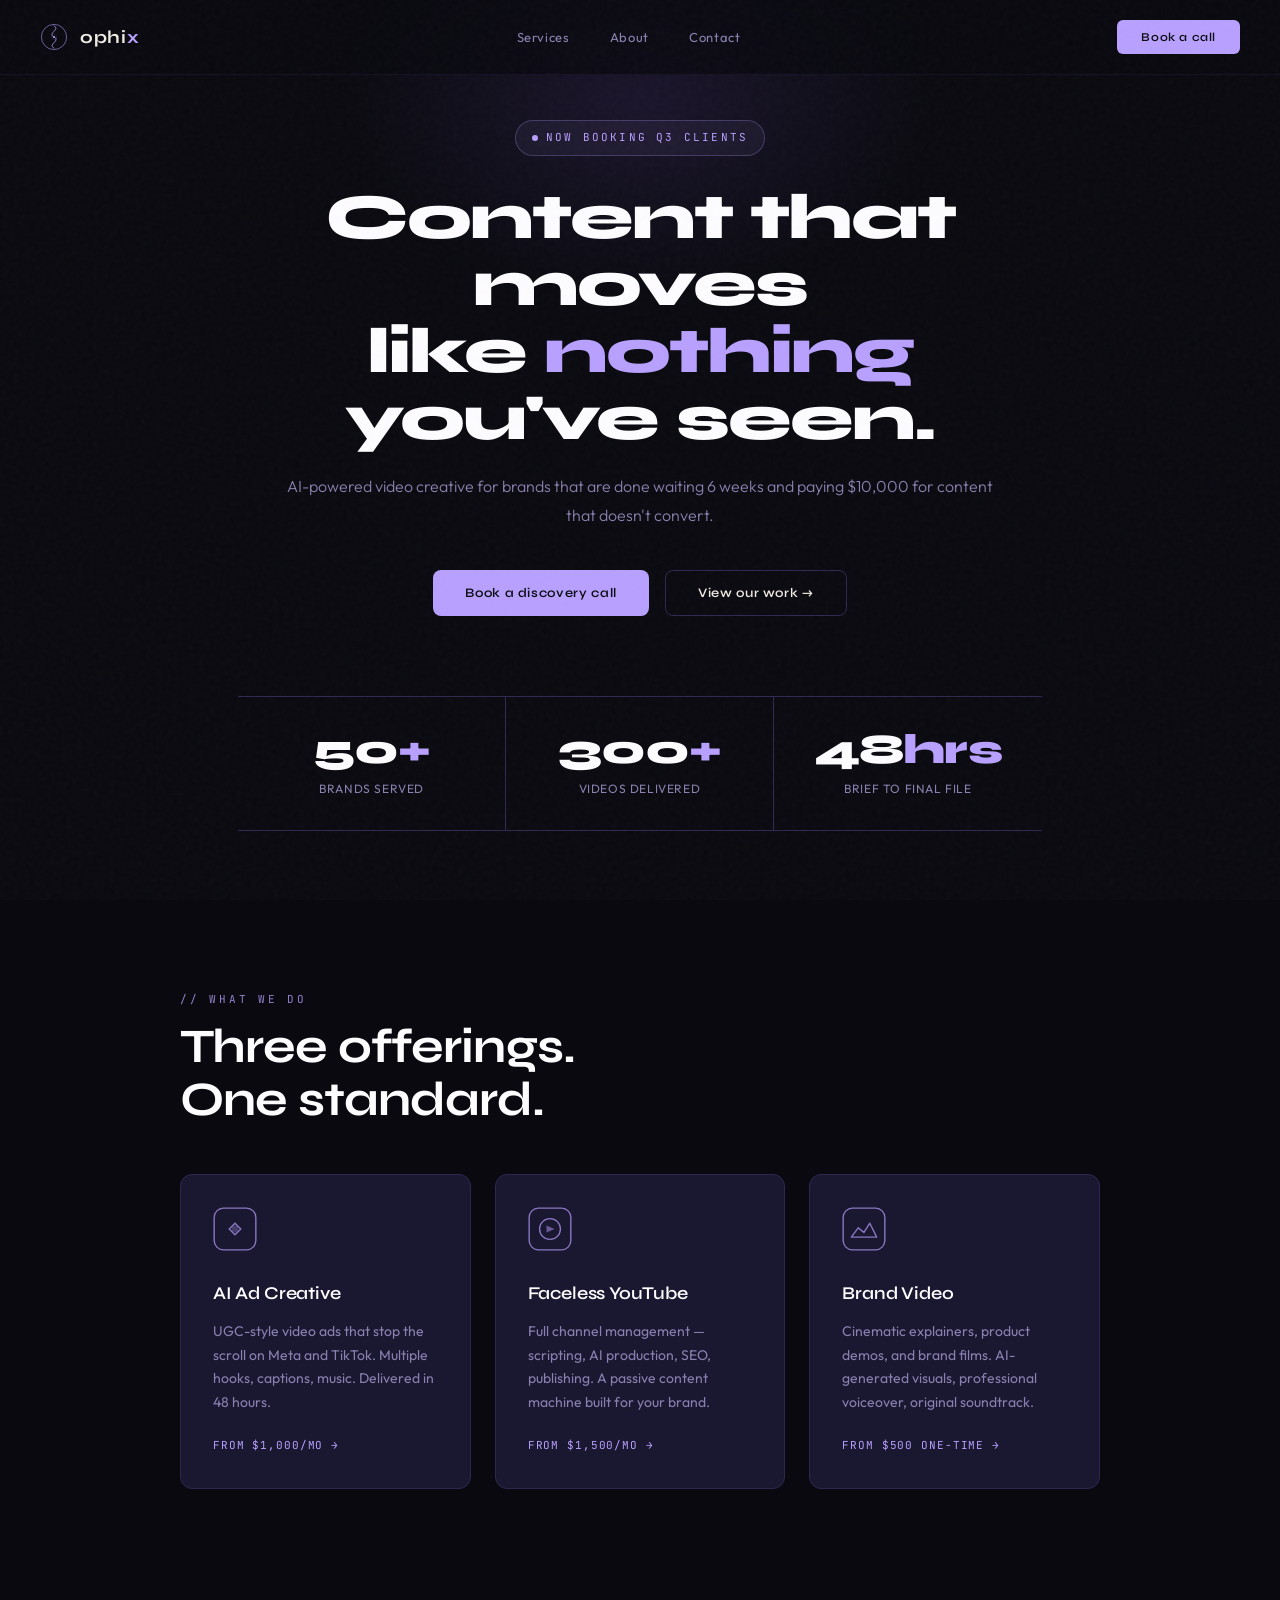
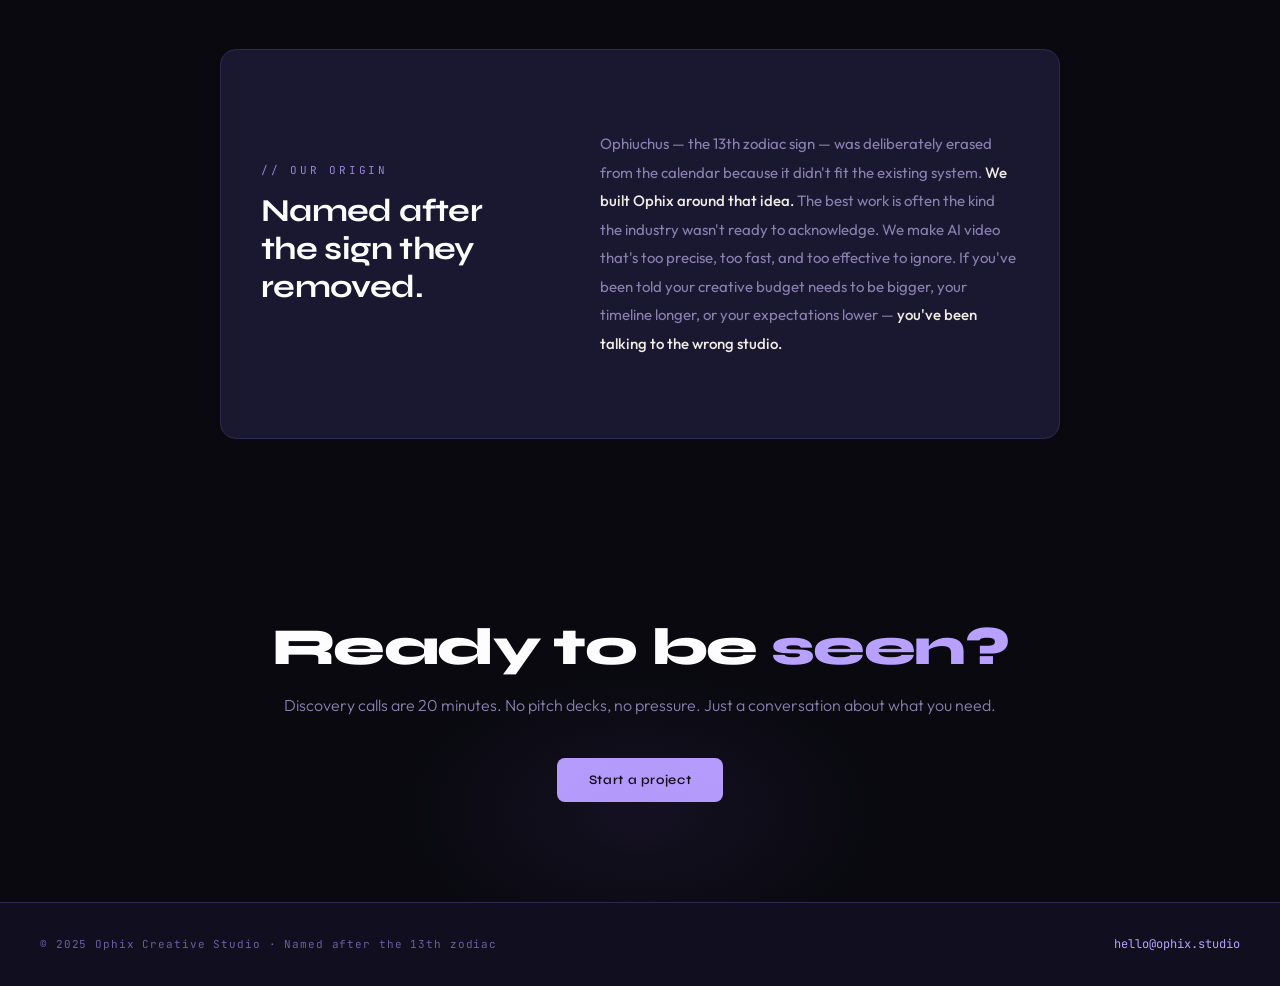
==== index.html @ a5556c20 "Add files via upload" ====
<!DOCTYPE html>
<html lang="en">
<head>
  <meta charset="UTF-8">
  <meta name="viewport" content="width=device-width, initial-scale=1.0">
  <title>Ophix — AI Creative Studio</title>
  <meta name="description" content="AI-powered video creative for brands. UGC ads, YouTube channels, brand films. 48-hour turnarounds.">
  <link href="https://fonts.googleapis.com/css2?family=Syne:wght@400;500;600;700;800&family=Outfit:wght@300;400;500;600;700&family=JetBrains+Mono:wght@400;500&display=swap" rel="stylesheet">
  <style>
    /* ═══════════════════════════════════════════════════════
       TOKENS & RESET
    ═══════════════════════════════════════════════════════ */
    :root {
      --void: #09090f;
      --deep: #111022;
      --surface: #1a1730;
      --border: #2e2850;
      --mist: #6b5f9e;
      --lavender: #b8a0ff;
      --dusk: #7b52c8;
      --bone: #f0ece4;
      --white: #fdfcff;
      --dim: #8a80b0;
    }

    *, *::before, *::after {
      box-sizing: border-box;
      margin: 0;
      padding: 0;
    }

    html {
      scroll-behavior: smooth;
    }

    body {
      background: var(--void);
      color: var(--bone);
      font-family: 'Outfit', sans-serif;
      line-height: 1.6;
      overflow-x: hidden;
    }

    /* Grain overlay */
    body::before {
      content: '';
      position: fixed;
      inset: 0;
      background-image: url("data:image/svg+xml,%3Csvg viewBox='0 0 200 200' xmlns='http://www.w3.org/2000/svg'%3E%3Cfilter id='n'%3E%3CfeTurbulence type='fractalNoise' baseFrequency='0.85' numOctaves='4' stitchTiles='stitch'/%3E%3C/filter%3E%3Crect width='100%25' height='100%25' filter='url(%23n)' opacity='0.035'/%3E%3C/svg%3E");
      pointer-events: none;
      z-index: 9999;
    }

    /* ═══════════════════════════════════════════════════════
       NAVIGATION
    ═══════════════════════════════════════════════════════ */
    nav {
      position: fixed;
      top: 0;
      left: 0;
      right: 0;
      padding: 20px 40px;
      display: flex;
      align-items: center;
      justify-content: space-between;
      background: rgba(9, 9, 15, 0.75);
      backdrop-filter: blur(10px);
      border-bottom: 1px solid rgba(46, 40, 80, 0.3);
      z-index: 1000;
      animation: slideDown 0.6s cubic-bezier(0.34, 1.56, 0.64, 1);
    }

    @keyframes slideDown {
      from {
        opacity: 0;
        transform: translateY(-20px);
      }
      to {
        opacity: 1;
        transform: translateY(0);
      }
    }

    .nav-logo {
      display: flex;
      align-items: center;
      gap: 12px;
      text-decoration: none;
      cursor: pointer;
    }

    .nav-logo svg {
      width: 28px;
      height: 28px;
    }

    .nav-logo-text {
      font-family: 'Syne', sans-serif;
      font-size: 18px;
      font-weight: 700;
      letter-spacing: 0.04em;
      color: var(--bone);
    }

    .nav-logo-text .x {
      color: var(--lavender);
    }

    .nav-links {
      display: flex;
      gap: 40px;
      list-style: none;
      margin: 0;
      padding: 0;
    }

    .nav-links a {
      font-size: 13px;
      color: var(--dim);
      text-decoration: none;
      transition: color 0.3s;
      letter-spacing: 0.05em;
    }

    .nav-links a:hover {
      color: var(--lavender);
    }

    .nav-cta {
      font-family: 'Syne', sans-serif;
      font-size: 12px;
      font-weight: 600;
      letter-spacing: 0.05em;
      background: var(--lavender);
      color: var(--void);
      border: none;
      padding: 10px 24px;
      border-radius: 6px;
      cursor: pointer;
      transition: all 0.3s cubic-bezier(0.34, 1.56, 0.64, 1);
    }

    .nav-cta:hover {
      transform: translateY(-2px);
      box-shadow: 0 8px 24px rgba(184, 160, 255, 0.2);
    }

    @media (max-width: 768px) {
      nav {
        padding: 16px 24px;
      }
      .nav-links {
        display: none;
      }
    }

    /* ═══════════════════════════════════════════════════════
       HERO SECTION
    ═══════════════════════════════════════════════════════ */
    .hero {
      min-height: 100vh;
      display: flex;
      flex-direction: column;
      justify-content: center;
      align-items: center;
      padding: 120px 40px 80px;
      position: relative;
      overflow: hidden;
      text-align: center;
    }

    .hero::before {
      content: '';
      position: absolute;
      top: -100px;
      left: 50%;
      transform: translateX(-50%);
      width: 600px;
      height: 400px;
      background: radial-gradient(ellipse, rgba(123, 82, 200, 0.15) 0%, transparent 70%);
      pointer-events: none;
      z-index: 0;
    }

    .hero-content {
      position: relative;
      z-index: 1;
      max-width: 720px;
      animation: fadeInUp 0.8s cubic-bezier(0.34, 1.56, 0.64, 1) 0.2s both;
    }

    @keyframes fadeInUp {
      from {
        opacity: 0;
        transform: translateY(30px);
      }
      to {
        opacity: 1;
        transform: translateY(0);
      }
    }

    .hero-kicker {
      display: inline-flex;
      align-items: center;
      gap: 8px;
      font-family: 'JetBrains Mono', monospace;
      font-size: 11px;
      letter-spacing: 0.2em;
      text-transform: uppercase;
      color: var(--lavender);
      border: 1px solid rgba(184, 160, 255, 0.25);
      padding: 8px 16px;
      border-radius: 99px;
      margin-bottom: 28px;
      background: rgba(184, 160, 255, 0.06);
    }

    .hero-kicker::before {
      content: '';
      width: 6px;
      height: 6px;
      border-radius: 50%;
      background: var(--lavender);
      animation: pulse 2s infinite;
    }

    @keyframes pulse {
      0%, 100% { opacity: 1; }
      50% { opacity: 0.3; }
    }

    .hero h1 {
      font-family: 'Syne', sans-serif;
      font-size: clamp(40px, 7vw, 64px);
      font-weight: 800;
      color: var(--white);
      line-height: 1.05;
      letter-spacing: -0.03em;
      margin-bottom: 20px;
    }

    .hero h1 em {
      font-style: normal;
      color: var(--lavender);
    }

    .hero-sub {
      font-size: 16px;
      color: var(--dim);
      line-height: 1.8;
      margin-bottom: 40px;
      font-weight: 300;
    }

    .cta-row {
      display: flex;
      gap: 16px;
      justify-content: center;
      flex-wrap: wrap;
      margin-bottom: 80px;
    }

    .btn {
      font-family: 'Syne', sans-serif;
      font-size: 13px;
      font-weight: 600;
      letter-spacing: 0.05em;
      padding: 14px 32px;
      border-radius: 8px;
      border: none;
      cursor: pointer;
      transition: all 0.3s cubic-bezier(0.34, 1.56, 0.64, 1);
      text-decoration: none;
      display: inline-block;
    }

    .btn-primary {
      background: var(--lavender);
      color: var(--void);
    }

    .btn-primary:hover {
      transform: translateY(-3px);
      box-shadow: 0 12px 32px rgba(184, 160, 255, 0.25);
    }

    .btn-ghost {
      background: transparent;
      color: var(--bone);
      border: 1px solid var(--border);
    }

    .btn-ghost:hover {
      border-color: var(--lavender);
      color: var(--lavender);
      transform: translateY(-2px);
    }

    /* ═══════════════════════════════════════════════════════
       STATS BAR
    ═══════════════════════════════════════════════════════ */
    .stats {
      display: grid;
      grid-template-columns: repeat(3, 1fr);
      border-top: 1px solid var(--border);
      border-bottom: 1px solid var(--border);
      position: relative;
      z-index: 1;
    }

    .stat {
      padding: 32px 40px;
      text-align: center;
      border-right: 1px solid var(--border);
    }

    .stat:last-child {
      border-right: none;
    }

    .stat-num {
      font-family: 'Syne', sans-serif;
      font-size: 42px;
      font-weight: 800;
      color: var(--white);
      letter-spacing: -0.02em;
      line-height: 1;
      margin-bottom: 8px;
    }

    .stat-num span {
      color: var(--lavender);
    }

    .stat-label {
      font-size: 12px;
      color: var(--dim);
      letter-spacing: 0.05em;
      text-transform: uppercase;
    }

    @media (max-width: 768px) {
      .stats {
        grid-template-columns: 1fr;
      }
      .stat {
        border-right: none;
        border-bottom: 1px solid var(--border);
        padding: 24px 20px;
      }
      .stat:last-child {
        border-bottom: none;
      }
    }

    /* ═══════════════════════════════════════════════════════
       CONTENT SECTIONS
    ═══════════════════════════════════════════════════════ */
    section {
      padding: 80px 40px;
      max-width: 1000px;
      margin: 0 auto;
    }

    .section-label {
      font-family: 'JetBrains Mono', monospace;
      font-size: 11px;
      letter-spacing: 0.25em;
      text-transform: uppercase;
      color: var(--lavender);
      margin-bottom: 12px;
      opacity: 0.8;
    }

    .section-title {
      font-family: 'Syne', sans-serif;
      font-size: clamp(32px, 5vw, 48px);
      font-weight: 700;
      color: var(--white);
      line-height: 1.1;
      letter-spacing: -0.02em;
      margin-bottom: 48px;
    }

    /* ═══════════════════════════════════════════════════════
       SERVICES SECTION
    ═══════════════════════════════════════════════════════ */
    .services-grid {
      display: grid;
      grid-template-columns: repeat(auto-fit, minmax(280px, 1fr));
      gap: 24px;
      margin-top: 32px;
    }

    .service-card {
      background: var(--surface);
      border: 1px solid var(--border);
      border-radius: 12px;
      padding: 32px;
      transition: all 0.3s cubic-bezier(0.34, 1.56, 0.64, 1);
      position: relative;
      overflow: hidden;
    }

    .service-card::before {
      content: '';
      position: absolute;
      top: 0;
      left: 0;
      right: 0;
      height: 3px;
      background: var(--lavender);
      transform: scaleX(0);
      transform-origin: left;
      transition: transform 0.3s cubic-bezier(0.34, 1.56, 0.64, 1);
    }

    .service-card:hover {
      border-color: rgba(184, 160, 255, 0.4);
      transform: translateY(-6px);
    }

    .service-card:hover::before {
      transform: scaleX(1);
    }

    .service-icon {
      width: 44px;
      height: 44px;
      margin-bottom: 20px;
      opacity: 0.7;
    }

    .service-name {
      font-family: 'Syne', sans-serif;
      font-size: 18px;
      font-weight: 600;
      color: var(--white);
      letter-spacing: -0.01em;
      margin-bottom: 12px;
    }

    .service-desc {
      font-size: 14px;
      color: var(--dim);
      line-height: 1.7;
      margin-bottom: 16px;
    }

    .service-link {
      font-family: 'JetBrains Mono', monospace;
      font-size: 11px;
      letter-spacing: 0.08em;
      text-transform: uppercase;
      color: var(--lavender);
      text-decoration: none;
      transition: all 0.3s;
      display: inline-block;
    }

    .service-link:hover {
      transform: translateX(4px);
    }

    /* ═══════════════════════════════════════════════════════
       ABOUT SECTION
    ═══════════════════════════════════════════════════════ */
    .about {
      display: grid;
      grid-template-columns: 1fr 1.5fr;
      gap: 60px;
      align-items: center;
      padding: 80px 40px;
      background: var(--surface);
      border: 1px solid var(--border);
      border-radius: 16px;
      margin: 0 40px;
    }

    .about-title {
      font-family: 'Syne', sans-serif;
      font-size: 32px;
      font-weight: 700;
      color: var(--white);
      letter-spacing: -0.02em;
      line-height: 1.2;
      margin-bottom: 20px;
    }

    .about-body {
      font-size: 15px;
      color: var(--dim);
      line-height: 1.9;
    }

    .about-body strong {
      color: var(--bone);
      font-weight: 500;
    }

    @media (max-width: 768px) {
      .about {
        grid-template-columns: 1fr;
        gap: 32px;
        margin: 0 20px;
      }
    }

    /* ═══════════════════════════════════════════════════════
       FINAL CTA
    ═══════════════════════════════════════════════════════ */
    .final-cta {
      text-align: center;
      position: relative;
      overflow: hidden;
      padding: 100px 40px;
    }

    .final-cta::before {
      content: '';
      position: absolute;
      bottom: -60px;
      left: 50%;
      transform: translateX(-50%);
      width: 500px;
      height: 300px;
      background: radial-gradient(ellipse, rgba(123, 82, 200, 0.1) 0%, transparent 70%);
      pointer-events: none;
    }

    .final-cta h2 {
      font-family: 'Syne', sans-serif;
      font-size: clamp(36px, 5vw, 52px);
      font-weight: 800;
      color: var(--white);
      letter-spacing: -0.03em;
      line-height: 1.1;
      margin-bottom: 16px;
      position: relative;
      z-index: 1;
    }

    .final-cta h2 em {
      font-style: normal;
      color: var(--lavender);
    }

    .final-cta p {
      font-size: 16px;
      color: var(--dim);
      margin-bottom: 40px;
      font-weight: 300;
      position: relative;
      z-index: 1;
    }

    /* ═══════════════════════════════════════════════════════
       FOOTER
    ═══════════════════════════════════════════════════════ */
    footer {
      border-top: 1px solid var(--border);
      padding: 32px 40px;
      background: rgba(26, 23, 48, 0.5);
      display: flex;
      justify-content: space-between;
      align-items: center;
      flex-wrap: wrap;
      gap: 20px;
    }

    .footer-copy {
      font-family: 'JetBrains Mono', monospace;
      font-size: 11px;
      color: var(--mist);
      letter-spacing: 0.08em;
    }

    .footer-email {
      font-family: 'JetBrains Mono', monospace;
      font-size: 12px;
      color: var(--lavender);
      text-decoration: none;
      transition: all 0.3s;
    }

    .footer-email:hover {
      color: var(--bone);
    }

    @media (max-width: 768px) {
      footer {
        justify-content: center;
        text-align: center;
        flex-direction: column;
      }
    }

    /* ═══════════════════════════════════════════════════════
       RESPONSIVE
    ═══════════════════════════════════════════════════════ */
    @media (max-width: 768px) {
      .hero {
        padding: 100px 24px 60px;
      }

      .cta-row {
        flex-direction: column;
      }

      .btn {
        width: 100%;
      }

      section {
        padding: 60px 24px;
      }

      .services-grid {
        grid-template-columns: 1fr;
      }
    }

    /* Scrollbar */
    ::-webkit-scrollbar {
      width: 6px;
    }

    ::-webkit-scrollbar-track {
      background: var(--void);
    }

    ::-webkit-scrollbar-thumb {
      background: var(--border);
      border-radius: 3px;
    }
  </style>
</head>
<body>

<!-- Navigation -->
<nav>
  <a href="#" class="nav-logo">
    <svg viewBox="0 0 60 60" fill="none" xmlns="http://www.w3.org/2000/svg">
      <circle cx="30" cy="30" r="27" stroke="#b8a0ff" stroke-width="1.2"/>
      <path d="M30 6 C46 14,14 22,30 30 C46 38,14 46,30 54" stroke="#b8a0ff" stroke-width="1.6" fill="none" stroke-linecap="round"/>
      <circle cx="30" cy="30" r="2.2" fill="#b8a0ff"/>
      <circle cx="30" cy="30" r="5.5" stroke="#b8a0ff" stroke-width="0.6" stroke-dasharray="2 3"/>
    </svg>
    <span class="nav-logo-text">ophi<span class="x">x</span></span>
  </a>
  <ul class="nav-links">
    <li><a href="#services">Services</a></li>
    <li><a href="#about">About</a></li>
    <li><a href="#contact">Contact</a></li>
  </ul>
  <button class="nav-cta" onclick="document.getElementById('contact').scrollIntoView({behavior: 'smooth'});">Book a call</button>
</nav>

<!-- Hero Section -->
<section class="hero">
  <div class="hero-content">
    <div class="hero-kicker">Now booking Q3 clients</div>
    <h1>Content that moves<br>like <em>nothing</em> you've seen.</h1>
    <p class="hero-sub">AI-powered video creative for brands that are done waiting 6 weeks and paying $10,000 for content that doesn't convert.</p>
    <div class="cta-row">
      <button class="btn btn-primary" onclick="window.location.href='https://calendly.com/hello/discovery';">Book a discovery call</button>
      <button class="btn btn-ghost">View our work →</button>
    </div>
  </div>

  <!-- Stats Bar -->
  <div class="stats">
    <div class="stat">
      <div class="stat-num">50<span>+</span></div>
      <div class="stat-label">Brands served</div>
    </div>
    <div class="stat">
      <div class="stat-num">300<span>+</span></div>
      <div class="stat-label">Videos delivered</div>
    </div>
    <div class="stat">
      <div class="stat-num">48<span>hrs</span></div>
      <div class="stat-label">Brief to final file</div>
    </div>
  </div>
</section>

<!-- Services Section -->
<section id="services">
  <div class="section-label">// What we do</div>
  <h2 class="section-title">Three offerings.<br>One standard.</h2>

  <div class="services-grid">
    <div class="service-card">
      <svg class="service-icon" viewBox="0 0 38 38" fill="none">
        <rect x="1" y="1" width="36" height="36" rx="8" stroke="#b8a0ff" stroke-width="1.2"/>
        <path d="M14 19 L19 14 L24 19 L19 24 Z" stroke="#b8a0ff" stroke-width="1.2" fill="none"/>
        <circle cx="19" cy="19" r="3" fill="#b8a0ff" fill-opacity="0.4"/>
      </svg>
      <h3 class="service-name">AI Ad Creative</h3>
      <p class="service-desc">UGC-style video ads that stop the scroll on Meta and TikTok. Multiple hooks, captions, music. Delivered in 48 hours.</p>
      <a href="mailto:hello@ophix.studio" class="service-link">From $1,000/mo →</a>
    </div>

    <div class="service-card">
      <svg class="service-icon" viewBox="0 0 38 38" fill="none">
        <rect x="1" y="1" width="36" height="36" rx="8" stroke="#b8a0ff" stroke-width="1.2"/>
        <circle cx="19" cy="19" r="9" stroke="#b8a0ff" stroke-width="1.2"/>
        <path d="M16 16 L23 19 L16 22 Z" fill="#b8a0ff" fill-opacity="0.7"/>
      </svg>
      <h3 class="service-name">Faceless YouTube</h3>
      <p class="service-desc">Full channel management — scripting, AI production, SEO, publishing. A passive content machine built for your brand.</p>
      <a href="mailto:hello@ophix.studio" class="service-link">From $1,500/mo →</a>
    </div>

    <div class="service-card">
      <svg class="service-icon" viewBox="0 0 38 38" fill="none">
        <rect x="1" y="1" width="36" height="36" rx="8" stroke="#b8a0ff" stroke-width="1.2"/>
        <path d="M8 26 L14 18 L19 22 L24 14 L30 26 Z" stroke="#b8a0ff" stroke-width="1.2" fill="none" stroke-linejoin="round"/>
      </svg>
      <h3 class="service-name">Brand Video</h3>
      <p class="service-desc">Cinematic explainers, product demos, and brand films. AI-generated visuals, professional voiceover, original soundtrack.</p>
      <a href="mailto:hello@ophix.studio" class="service-link">From $500 one-time →</a>
    </div>
  </div>
</section>

<!-- About Section -->
<section id="about">
  <div class="about">
    <div>
      <div class="section-label">// Our origin</div>
      <h2 class="about-title">Named after the sign they removed.</h2>
    </div>
    <div class="about-body">
      Ophiuchus — the 13th zodiac sign — was deliberately erased from the calendar because it didn't fit the existing system. <strong>We built Ophix around that idea.</strong> The best work is often the kind the industry wasn't ready to acknowledge. We make AI video that's too precise, too fast, and too effective to ignore. If you've been told your creative budget needs to be bigger, your timeline longer, or your expectations lower — <strong>you've been talking to the wrong studio.</strong>
    </div>
  </div>
</section>

<!-- Final CTA -->
<section class="final-cta" id="contact">
  <h2>Ready to be <em>seen?</em></h2>
  <p>Discovery calls are 20 minutes. No pitch decks, no pressure. Just a conversation about what you need.</p>
  <button class="btn btn-primary" onclick="window.location.href='https://calendly.com/hello/discovery';">Start a project</button>
</section>

<!-- Footer -->
<footer>
  <div class="footer-copy">© 2025 Ophix Creative Studio · Named after the 13th zodiac</div>
  <a href="mailto:hello@ophix.studio" class="footer-email">hello@ophix.studio</a>
</footer>

<script>
  // Smooth scroll for navigation links
  document.querySelectorAll('a[href^="#"]').forEach(anchor => {
    anchor.addEventListener('click', function (e) {
      e.preventDefault();
      const target = document.querySelector(this.getAttribute('href'));
      if (target) {
        target.scrollIntoView({
          behavior: 'smooth',
          block: 'start'
        });
      }
    });
  });

  // Update Calendly URL with your calendar
  // Replace 'hello' with your actual Calendly username
</script>

</body>
</html>
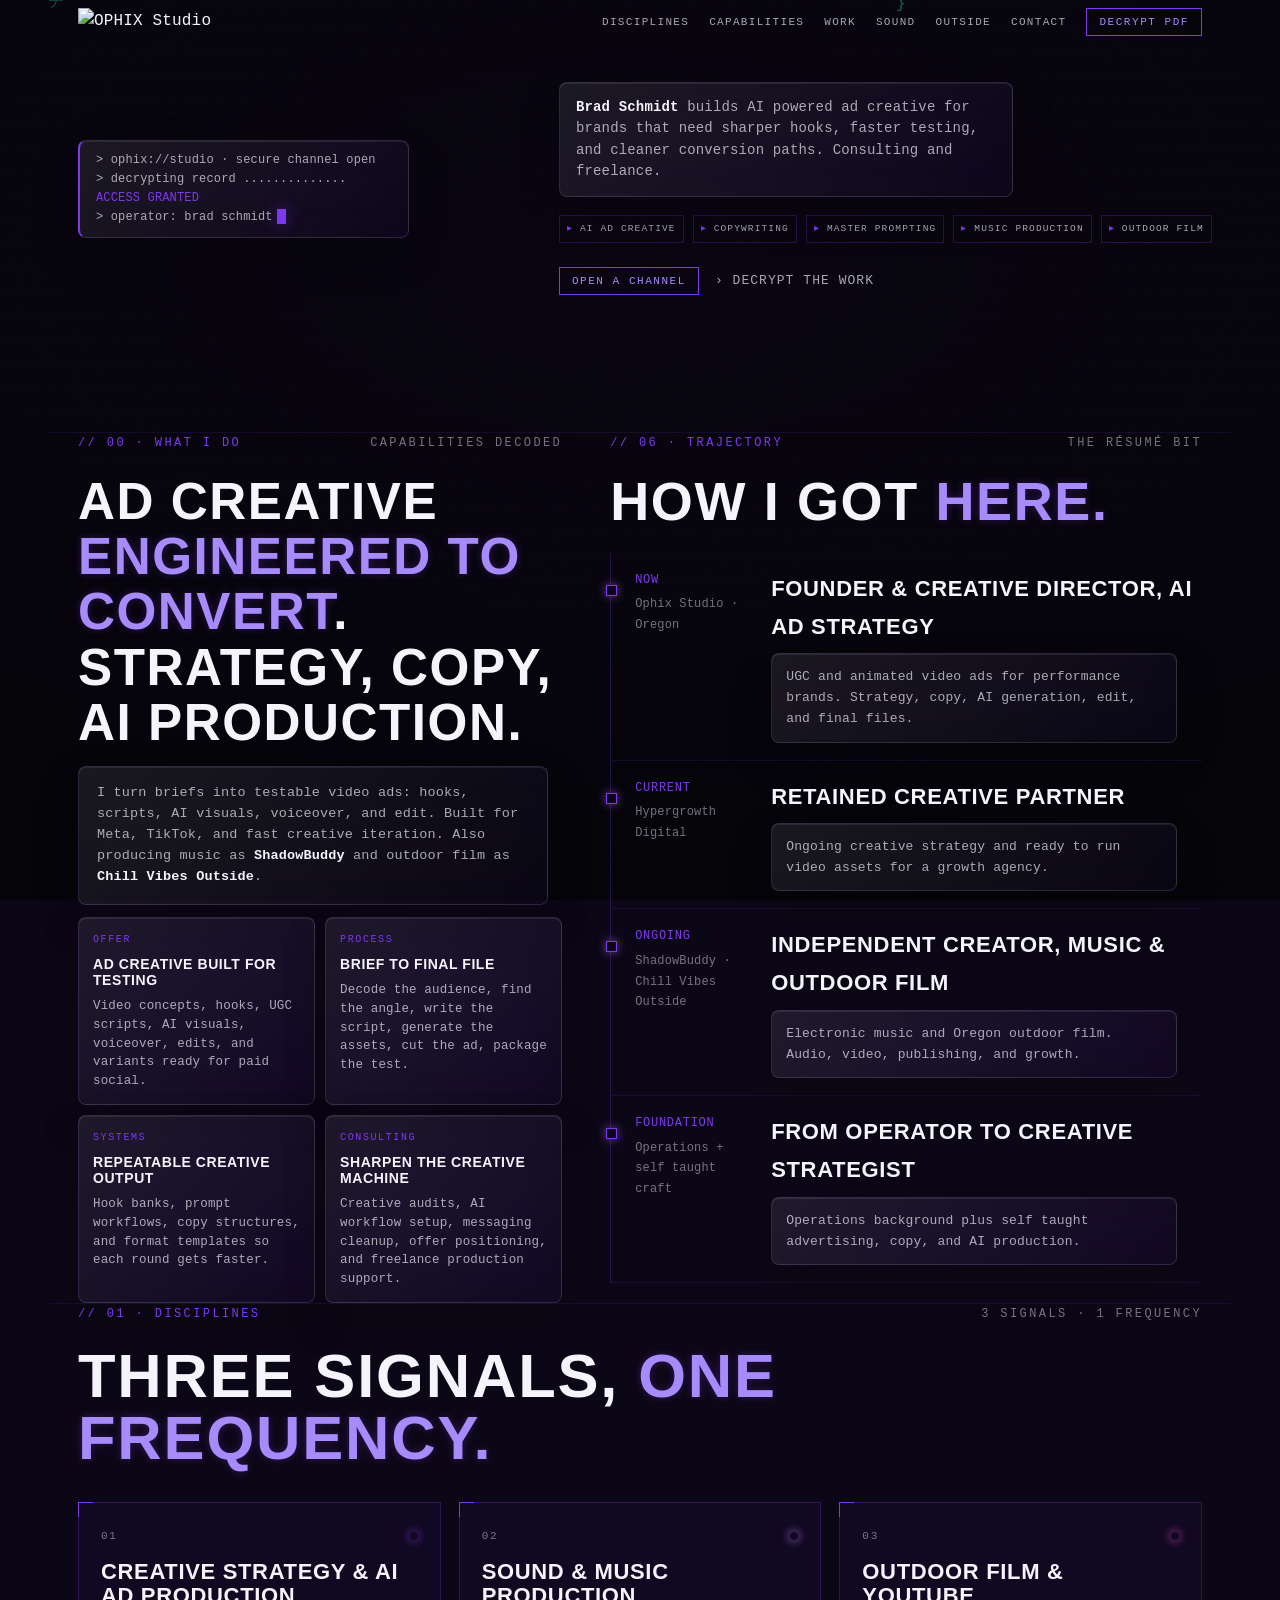
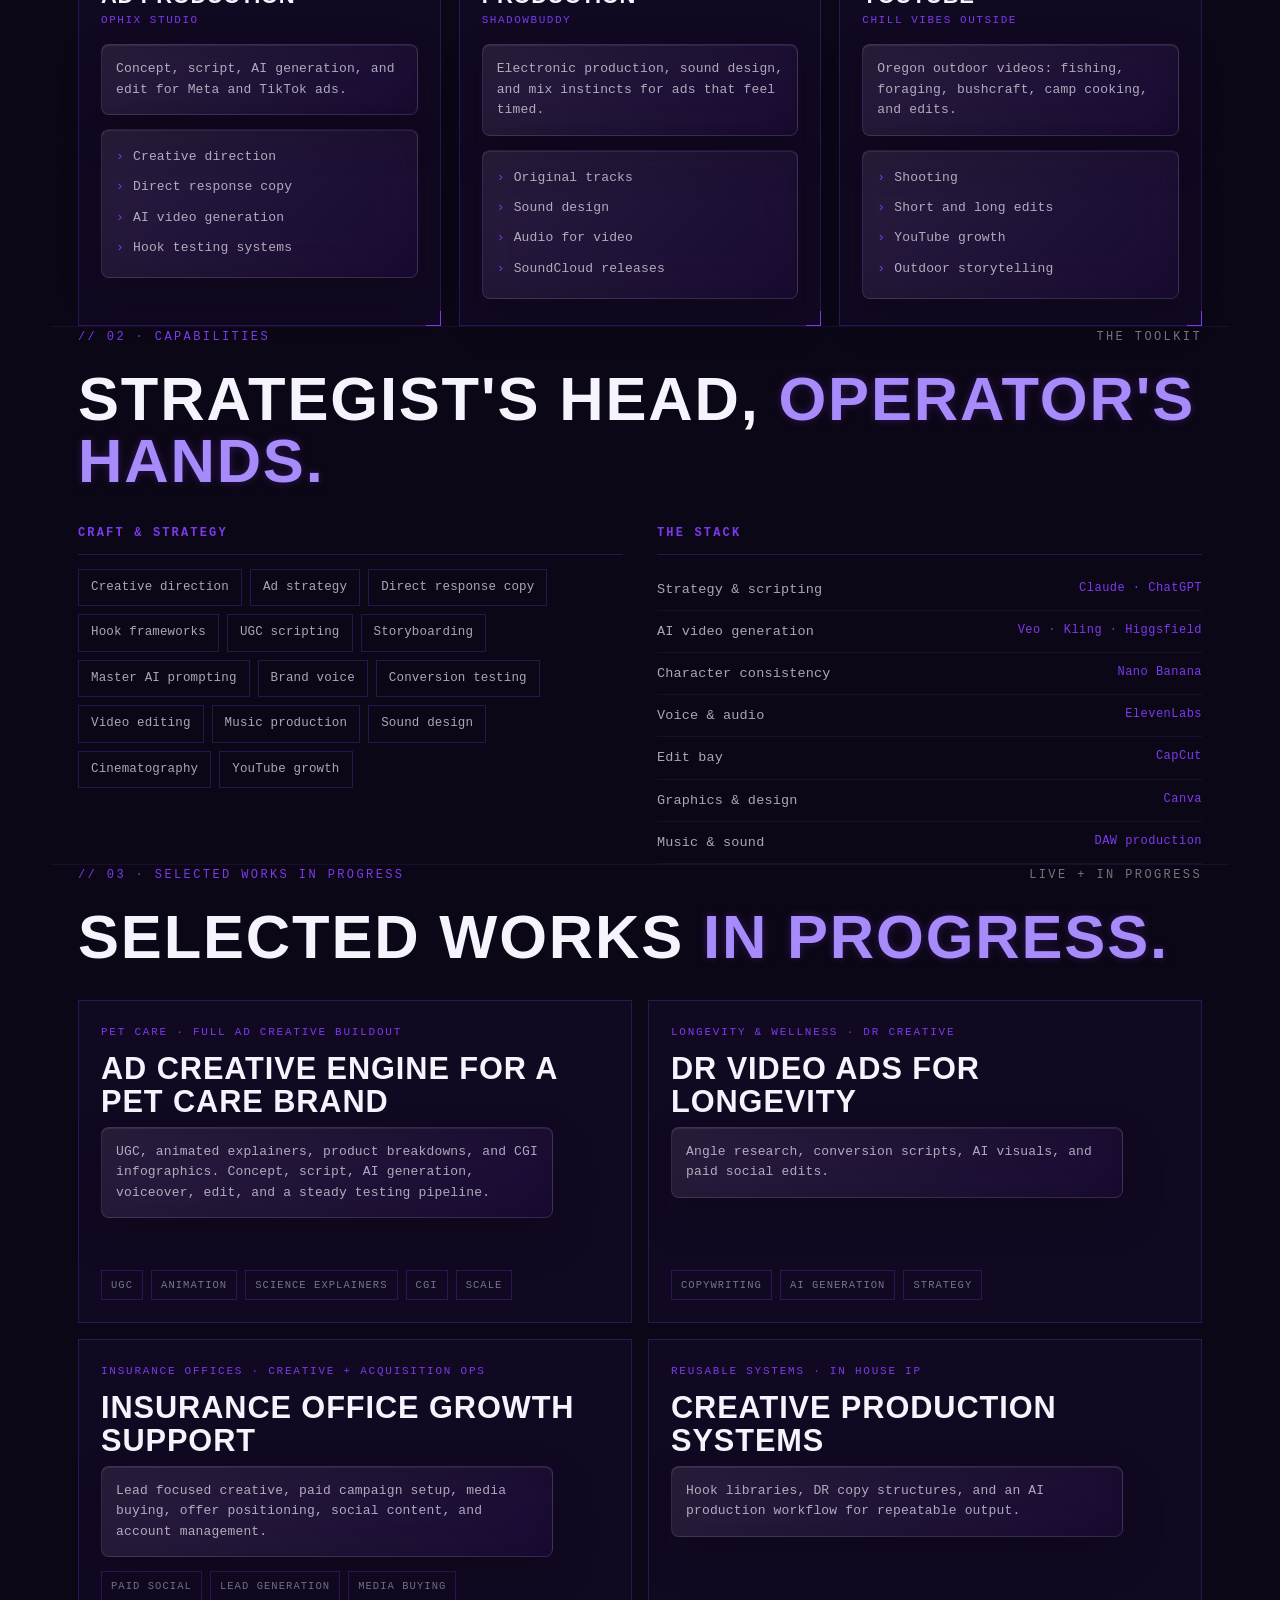
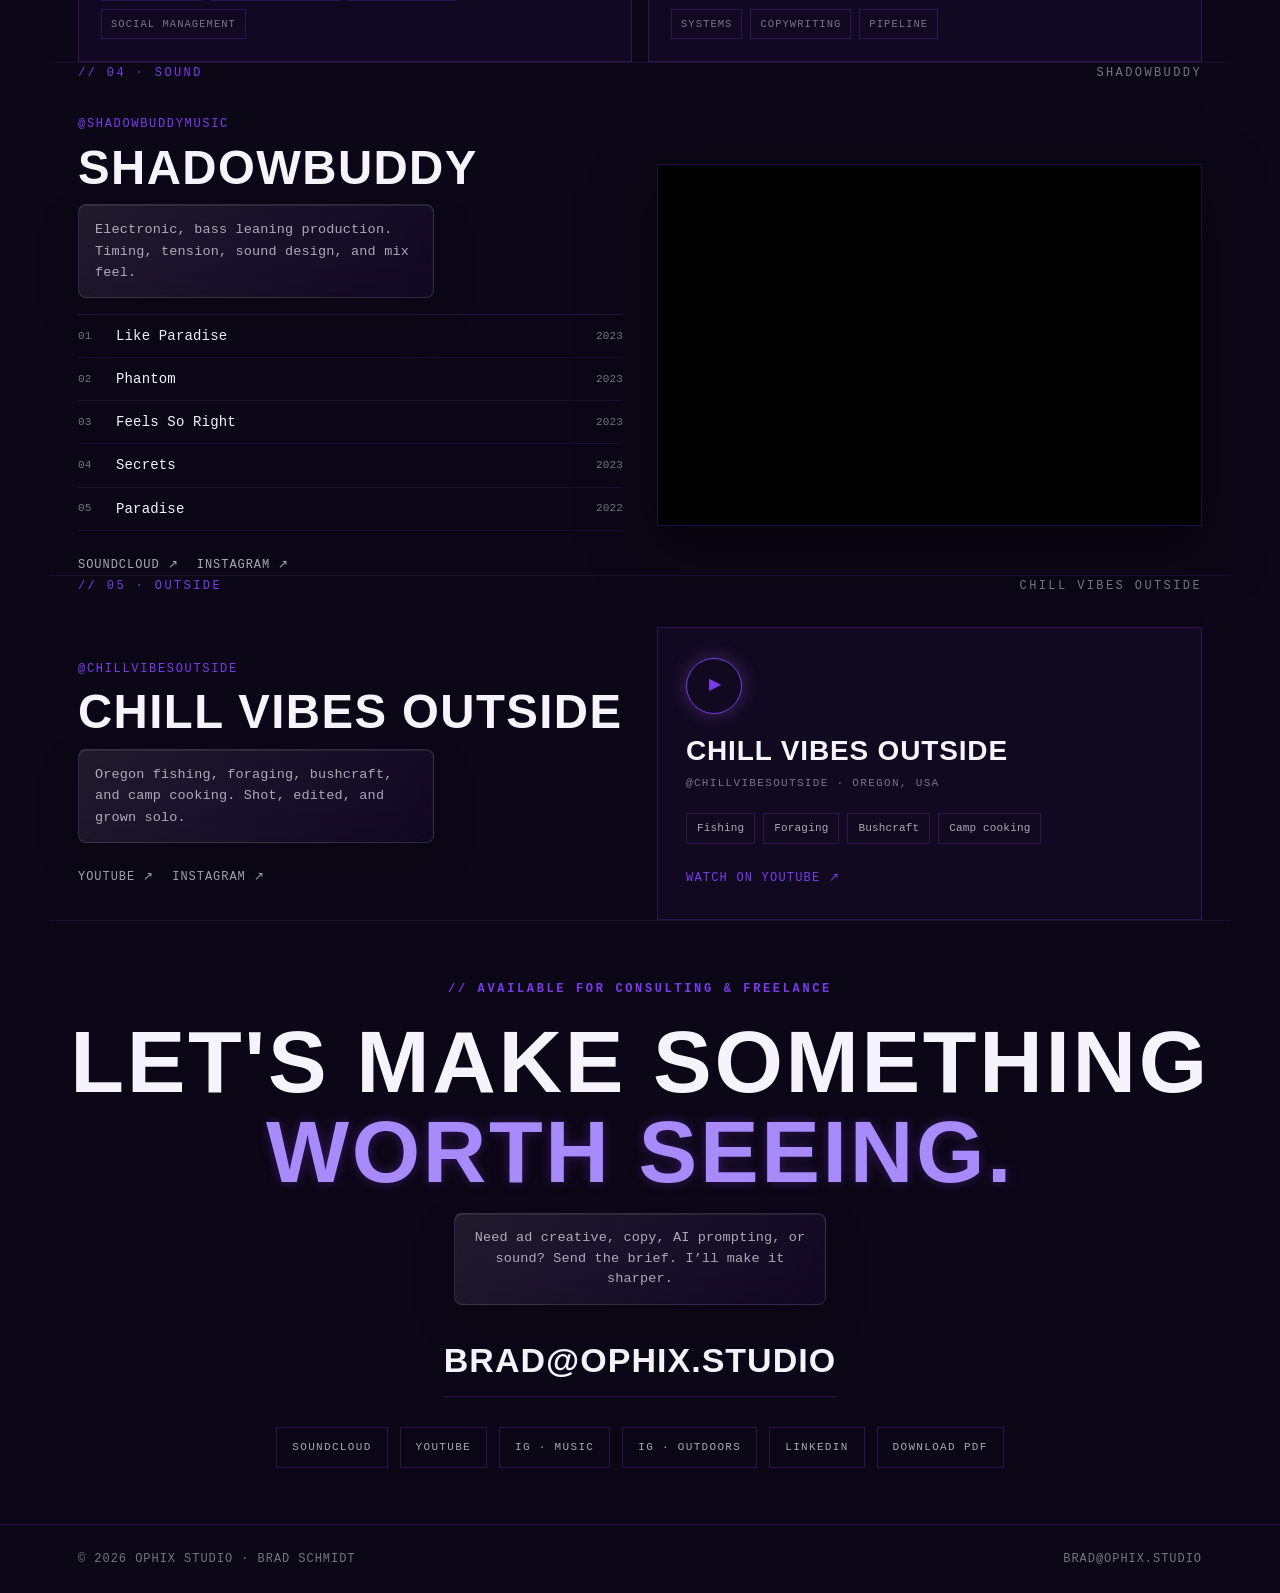
==== commit f37703df: "Website change" ====
--- a/index.html
+++ b/index.html
@@ -1,775 +1,797 @@
 <!DOCTYPE html>
 <html lang="en">
 <head>
-  <meta charset="UTF-8">
-  <meta name="viewport" content="width=device-width, initial-scale=1.0">
-  <title>Ophix — AI Creative Studio</title>
-  <meta name="description" content="AI-powered video creative for brands. UGC ads, YouTube channels, brand films. 48-hour turnarounds.">
-  <link href="https://fonts.googleapis.com/css2?family=Syne:wght@400;500;600;700;800&family=Outfit:wght@300;400;500;600;700&family=JetBrains+Mono:wght@400;500&display=swap" rel="stylesheet">
-  <style>
-    /* ═══════════════════════════════════════════════════════
-       TOKENS & RESET
-    ═══════════════════════════════════════════════════════ */
-    :root {
-      --void: #09090f;
-      --deep: #111022;
-      --surface: #1a1730;
-      --border: #2e2850;
-      --mist: #6b5f9e;
-      --lavender: #b8a0ff;
-      --dusk: #7b52c8;
-      --bone: #f0ece4;
-      --white: #fdfcff;
-      --dim: #8a80b0;
+<meta charset="UTF-8" />
+<meta name="viewport" content="width=device-width, initial-scale=1.0" />
+<title>Ophix Studio · Brad Schmidt · Creative Director & AI Ad Strategist</title>
+<meta name="description" content="Ophix Studio · the creative practice of Brad Schmidt. AI ad creative, copywriting & master prompting. Music as ShadowBuddy, outdoor film as Chill Vibes Outside. Available for consulting & freelance." />
+<meta property="og:type" content="profile" />
+<meta property="og:title" content="Ophix Studio · Brad Schmidt" />
+<meta property="og:description" content="Creative director & AI ad strategist. Decrypt the work." />
+<meta property="og:url" content="https://www.ophix.studio/" />
+<!-- <meta property="og:image" content="https://www.ophix.studio/share.jpg" /> -->
+
+<link rel="icon" href="brand/favicon/favicon.ico" sizes="any" />
+<link rel="icon" type="image/png" href="brand/favicon/favicon-32.png" sizes="32x32" />
+<link rel="apple-touch-icon" href="brand/favicon/apple-touch-icon-180.png" />
+
+<style>
+  @font-face{font-family:"Sora";src:url("brand/fonts/Sora-800.ttf") format("truetype");font-weight:800;font-style:normal;font-display:swap}
+  @font-face{font-family:"Space Mono";src:url("brand/fonts/SpaceMono-Regular.ttf") format("truetype");font-weight:400;font-style:normal;font-display:swap}
+  @font-face{font-family:"Space Mono";src:url("brand/fonts/SpaceMono-Bold.ttf") format("truetype");font-weight:700;font-style:normal;font-display:swap}
+
+  :root{
+    --bg:#0C0716;
+    --panel:rgba(21,12,40,.62);
+    --panel-2:rgba(21,12,40,.80);
+    --line:rgba(124,58,237,.26);
+    --line-soft:rgba(124,58,237,.12);
+    --violet:#7C3AED;
+    --violet-2:#6D28D9;
+    --violet-soft:rgba(124,58,237,.16);
+    --green:#16F2A4;
+    --green-soft:rgba(22,242,164,.18);
+    --halo:#C4B5FD;
+    --light:#A78BFA;
+    --text:#F5F3FC;
+    --dim:rgba(245,243,252,.68);
+    --faint:rgba(245,243,252,.46);
+    --white:#F5F3FC;
+    --glow:0 0 16px rgba(124,58,237,.48);
+    --maxw:1180px;
+  }
+  *{box-sizing:border-box;margin:0;padding:0}
+  html{scroll-behavior:smooth;background:var(--bg);max-width:100%;overflow-x:hidden}
+  body{
+    background:transparent;color:var(--text);
+    font-family:"Space Mono",ui-monospace,monospace;
+  font-size:16px;line-height:1.72;-webkit-font-smoothing:antialiased;
+    overflow-x:hidden;position:relative;letter-spacing:.01em;
+  }
+  ::selection{background:var(--violet);color:#06060a}
+  a{color:inherit;text-decoration:none}
+  img{max-width:100%;display:block}
+
+  /* ---- background layers ---- */
+  #matrix{position:fixed;inset:0;z-index:-3;display:block}
+  .overlay{position:fixed;inset:0;z-index:-2;pointer-events:none;
+    background:radial-gradient(120% 90% at 50% 28%, rgba(12,7,22,.24), rgba(4,4,7,.78) 76%);}
+  .scan{position:fixed;inset:0;z-index:-2;pointer-events:none;opacity:.5;
+    background:repeating-linear-gradient(to bottom, rgba(0,0,0,0) 0, rgba(0,0,0,0) 2px, rgba(0,0,0,.16) 3px);}
+  .grain{position:fixed;inset:0;z-index:-1;pointer-events:none;opacity:.045;mix-blend-mode:overlay;
+    background-image:url("data:image/svg+xml,%3Csvg xmlns='http://www.w3.org/2000/svg' width='160' height='160'%3E%3Cfilter id='n'%3E%3CfeTurbulence type='fractalNoise' baseFrequency='.85' numOctaves='3'/%3E%3C/filter%3E%3Crect width='100%25' height='100%25' filter='url(%23n)'/%3E%3C/svg%3E");}
+
+  @media (prefers-reduced-motion: reduce){ *{scroll-behavior:auto} }
+
+  /* ---- helpers ---- */
+  .wrap{max-width:var(--maxw);margin:0 auto;padding:0 28px}
+  .bebas{font-family:"Sora",Impact,sans-serif;font-weight:800;letter-spacing:.03em}
+  .vi{color:var(--violet)}
+  .label{font-size:12px;letter-spacing:.22em;text-transform:uppercase;color:var(--violet);font-weight:700}
+  .dim{color:var(--dim)}
+  .sr-only{position:absolute;width:1px;height:1px;padding:0;margin:-1px;overflow:hidden;clip:rect(0,0,0,0);white-space:nowrap;border:0}
+
+  section{position:relative;padding:74px 0;border-top:1px solid var(--line-soft)}
+  .sec-head{display:flex;justify-content:space-between;align-items:center;gap:14px;flex-wrap:wrap;
+    font-size:12px;letter-spacing:.2em;text-transform:uppercase;color:var(--faint);margin-bottom:30px}
+  .sec-head .l{color:var(--violet)}
+  .sec-head .r{color:var(--faint)}
+  h2.title{font-family:"Sora",sans-serif;font-weight:800;text-transform:uppercase;font-size:clamp(32px,4.8vw,62px);line-height:1.02;letter-spacing:.03em;color:var(--white)}
+  h2.title .vi{color:var(--light);text-shadow:0 0 9px rgba(124,58,237,.3)}
+
+  /* corner-bracket panel */
+  .panel{position:relative;background:var(--panel);border:1px solid var(--line);
+    backdrop-filter:blur(14px) saturate(130%);transition:border-color .35s,box-shadow .35s,transform .35s}
+  .panel::before,.panel::after{content:"";position:absolute;width:14px;height:14px;border:1px solid var(--violet);transition:opacity .35s}
+  .panel::before{top:-1px;left:-1px;border-right:none;border-bottom:none}
+  .panel::after{bottom:-1px;right:-1px;border-left:none;border-top:none}
+  .panel:hover{border-color:var(--violet);box-shadow:0 0 0 1px var(--violet-soft),0 22px 60px rgba(124,58,237,.16)}
+
+  .term,.roleline,.sub,.what-card,.disc p,.disc ul,.work p,.copy p,.contact .lead,.tl p{
+    background:linear-gradient(135deg, rgba(245,243,252,.085), rgba(124,58,237,.045));
+    border:1px solid rgba(196,181,253,.16);
+    border-radius:8px;
+    box-shadow:inset 0 1px 0 rgba(255,255,255,.08),0 18px 44px rgba(0,0,0,.18);
+    backdrop-filter:blur(18px) saturate(145%);
+  }
+
+  /* ---- nav ---- */
+  header{position:fixed;top:0;left:0;right:0;z-index:60;transition:background .35s,border-color .35s;border-bottom:1px solid transparent}
+  header.on{background:rgba(12,7,22,.80);backdrop-filter:blur(12px);border-bottom:1px solid var(--line)}
+  nav{display:flex;align-items:center;justify-content:space-between;max-width:var(--maxw);margin:0 auto;padding:8px 28px}
+  .brand{display:flex;align-items:center;width:148px;min-width:148px}
+  .brand-logo{width:148px;height:auto;display:block}
+  .brand .gl{color:var(--violet);font-size:18px;text-shadow:var(--glow)}
+  .navlinks{display:flex;gap:20px;align-items:center}
+  .navlinks a{font-size:11px;letter-spacing:.12em;text-transform:uppercase;color:var(--dim);position:relative;transition:color .25s}
+  .navlinks a:hover{color:var(--white)}
+  .navlinks a::after{content:"";position:absolute;left:0;bottom:-5px;width:0;height:1px;background:var(--violet);transition:width .3s;box-shadow:var(--glow)}
+  .navlinks a:hover::after{width:100%}
+  .btn{font-family:"Space Mono",monospace;border:1px solid var(--violet);color:var(--light);background:transparent;
+    padding:7px 12px;font-size:11px;letter-spacing:.14em;text-transform:uppercase;cursor:pointer;transition:.3s}
+  .btn:hover{background:var(--violet);color:#0C0716;box-shadow:0 0 22px rgba(124,58,237,.5)}
+  .tg{display:none;background:none;border:1px solid var(--line);color:var(--text);padding:8px 11px;font-family:inherit;font-size:11px;letter-spacing:.12em;cursor:pointer}
+
+  /* ---- hero ---- */
+  .hero{min-height:52svh;display:flex;align-items:flex-start;padding-top:70px;padding-bottom:20px;border-top:none}
+  .hero-inner{width:100%}
+  .hero-grid{display:grid;grid-template-columns:minmax(0,.82fr) minmax(0,1.18fr);gap:42px;align-items:center;width:100%}
+  .hero-copy{min-width:0}
+  .term{font-size:12px;line-height:1.55;color:var(--dim);border-left:2px solid var(--violet);padding:10px 14px 10px 16px;margin-top:16px;max-width:46ch}
+  .term .ok{color:var(--violet)}
+  .term div{overflow-wrap:anywhere}
+  .term div{opacity:0;animation:boot .5s forwards}
+  .term div:nth-child(1){animation-delay:.15s}
+  .term div:nth-child(2){animation-delay:.6s}
+  .term div:nth-child(3){animation-delay:1.05s}
+  @keyframes boot{to{opacity:1}}
+  .cursor{display:inline-block;width:9px;height:15px;background:var(--violet);margin-left:4px;animation:bl 1s steps(1) infinite;box-shadow:var(--glow);vertical-align:middle}
+  @keyframes bl{50%{opacity:0}}
+  .hero-logo-title{margin:0}
+  .hero-mark{width:min(100%,520px);height:auto;filter:drop-shadow(0 0 22px rgba(124,58,237,.28))}
+  .roleline{max-width:54ch;color:var(--dim);font-size:14px;line-height:1.58;padding:14px 16px}
+  .roleline b{color:var(--text)}
+  .tags{display:flex;flex-wrap:wrap;gap:9px;margin-top:24px}
+  .tag{font-size:11px;letter-spacing:.12em;text-transform:uppercase;color:var(--dim);border:1px solid var(--line);padding:6px 11px;white-space:nowrap}
+  .tag::before{content:"▸ ";color:var(--violet)}
+  .hero-cta{display:flex;gap:16px;margin-top:28px;flex-wrap:wrap;align-items:center}
+  .arrow{font-size:13px;letter-spacing:.08em;text-transform:uppercase;color:var(--dim);transition:.25s}
+  .arrow:hover{color:var(--violet)}
+
+  /* ---- reveal ---- */
+  .reveal{opacity:0;transform:translateY(22px);transition:opacity .8s cubic-bezier(.16,1,.3,1),transform .8s cubic-bezier(.16,1,.3,1)}
+  .reveal.in{opacity:1;transform:none}
+  .stagger>*{opacity:0;transform:translateY(18px);transition:opacity .7s cubic-bezier(.16,1,.3,1),transform .7s cubic-bezier(.16,1,.3,1)}
+  .stagger.in>*{opacity:1;transform:none}
+  .stagger.in>*:nth-child(2){transition-delay:.08s}
+  .stagger.in>*:nth-child(3){transition-delay:.16s}
+  .stagger.in>*:nth-child(4){transition-delay:.24s}
+
+  /* ---- statement ---- */
+  .statement{font-family:"Sora",sans-serif;font-weight:800;text-transform:uppercase;font-size:clamp(26px,3.6vw,48px);line-height:1.08;letter-spacing:.03em;color:var(--white);max-width:22ch}
+  .statement .vi{color:var(--light);text-shadow:0 0 9px rgba(124,58,237,.3)}
+  .sub{margin-top:18px;max-width:58ch;color:var(--dim);font-size:13.5px;line-height:1.6;padding:16px 18px}
+  .sub b{color:var(--text)}
+  .what-blocks{display:grid;grid-template-columns:1fr 1fr;gap:12px;margin-top:14px}
+  .what-card{padding:14px 15px;min-height:132px}
+  .what-card h3{font-family:"Sora",sans-serif;font-weight:800;text-transform:uppercase;font-size:14px;letter-spacing:.04em;color:var(--white);line-height:1.15}
+  .what-card p{margin-top:9px;color:var(--dim);font-size:12.5px;line-height:1.5}
+  .what-card .mini{display:block;margin-bottom:8px;font-size:10px;letter-spacing:.16em;text-transform:uppercase;color:var(--violet)}
+  .about-trajectory{display:grid;gap:44px;align-items:start}
+  .about-copy,.trajectory{min-width:0}
+  .swipe-hint{display:none}
+
+  /* ---- disciplines ---- */
+  .disc-grid{display:grid;grid-template-columns:repeat(3,1fr);gap:18px;margin-top:48px}
+  .disc{padding:30px 26px 34px}
+  .disc .top{display:flex;justify-content:space-between;align-items:center;font-size:11px;letter-spacing:.16em;text-transform:uppercase;color:var(--faint)}
+  .disc .dot{width:8px;height:8px;border-radius:50%;box-shadow:0 0 10px currentColor}
+  .disc h3{font-family:"Sora",sans-serif;font-weight:800;text-transform:uppercase;font-size:22px;letter-spacing:.03em;color:var(--white);margin:20px 0 2px;line-height:1.12}
+  .disc .alias{font-size:11px;letter-spacing:.14em;text-transform:uppercase;color:var(--violet);margin-bottom:14px}
+  .disc p{font-size:13px;color:var(--dim);line-height:1.58;padding:14px}
+  .disc ul{list-style:none;margin-top:14px;border-top:1px solid var(--line-soft);padding:14px}
+  .disc li{font-size:13px;color:var(--dim);padding:4px 0;display:flex;gap:9px}
+  .disc li::before{content:"›";color:var(--violet)}
+
+  /* ---- capabilities ---- */
+  .cap-grid{display:grid;grid-template-columns:1fr 1fr;gap:50px;margin-top:46px}
+  .cap-col h4{font-size:12px;letter-spacing:.18em;text-transform:uppercase;color:var(--violet);margin-bottom:20px;padding-bottom:12px;border-bottom:1px solid var(--line)}
+  .skills{display:flex;flex-wrap:wrap;gap:8px}
+  .skill{font-size:12.5px;border:1px solid var(--line);padding:7px 12px;color:var(--dim);transition:.3s}
+  .skill:hover{border-color:var(--green);color:var(--white);box-shadow:0 0 16px var(--green-soft)}
+  .stack-row{display:flex;justify-content:space-between;gap:14px;padding:12px 0;border-bottom:1px solid var(--line-soft);font-size:13.5px}
+  .stack-row span:first-child{color:var(--dim)}
+  .stack-row span:last-child{color:var(--violet);text-align:right;font-size:12px;letter-spacing:.04em}
+
+  /* ---- work ---- */
+  .work-grid{display:grid;grid-template-columns:repeat(2,minmax(0,1fr));grid-auto-rows:1fr;gap:16px;margin-top:42px;align-items:stretch}
+  .work{padding:24px;overflow:hidden;display:flex;flex-direction:column;min-height:250px}
+  .work.feat{grid-column:auto}
+  .work .kicker{font-size:11px;letter-spacing:.16em;text-transform:uppercase;color:var(--violet)}
+  .work h3{font-family:"Sora",sans-serif;font-weight:800;text-transform:uppercase;font-size:clamp(22px,2.4vw,34px);letter-spacing:.03em;color:var(--white);margin:14px 0 12px;line-height:1.08;max-width:28ch}
+  .work p{font-size:13px;color:var(--dim);max-width:58ch;line-height:1.58;padding:14px}
+  .work .meta{margin-top:auto;padding-top:16px;display:flex;flex-wrap:wrap;gap:8px}
+  .work .meta span{font-size:10.5px;letter-spacing:.1em;text-transform:uppercase;color:var(--faint);border:1px solid var(--line);padding:5px 9px}
+
+  /* ---- media panels ---- */
+  .pnl{display:grid;grid-template-columns:1fr 1fr;gap:44px;align-items:center;margin-top:46px}
+  .pnl.flip .media{order:2}
+  .copy h3{font-family:"Sora",sans-serif;font-weight:800;text-transform:uppercase;font-size:clamp(28px,3.7vw,48px);letter-spacing:.03em;color:var(--white);line-height:1.05}
+  .copy .alias{font-size:12px;letter-spacing:.14em;text-transform:uppercase;color:var(--violet);margin-bottom:8px}
+  .copy p{color:var(--dim);font-size:13.5px;max-width:44ch;margin-top:12px;line-height:1.58;padding:14px 16px}
+  .frame{border:1px solid var(--line);overflow:hidden;background:#000;box-shadow:0 22px 56px rgba(0,0,0,.55)}
+  .frame iframe{display:block;width:100%;border:0}
+  .tracklist{list-style:none;margin-top:22px;border-top:1px solid var(--line)}
+  .tracklist a{display:flex;align-items:center;gap:14px;padding:12px 0;border-bottom:1px solid var(--line-soft);transition:.3s;font-size:14px}
+  .tracklist a:hover{padding-left:9px;color:var(--violet)}
+  .tracklist .n{font-size:11px;color:var(--faint);width:24px}
+  .tracklist .t{flex:1}
+  .tracklist .y{font-size:11px;color:var(--faint)}
+  .plinks{display:flex;gap:18px;margin-top:24px;flex-wrap:wrap}
+  .plinks a{font-size:12px;letter-spacing:.08em;text-transform:uppercase;color:var(--dim);transition:.25s}
+  .plinks a:hover{color:var(--violet)}
+
+  .yt-card{position:relative;overflow:hidden;border:1px solid var(--line);padding:40px 32px;min-height:300px;
+    background:var(--panel);backdrop-filter:blur(3px);display:flex;flex-direction:column;justify-content:center;transition:.35s}
+  .yt-card:hover{border-color:var(--violet);box-shadow:0 22px 60px rgba(124,58,237,.18)}
+  .yt-play{width:56px;height:56px;border-radius:50%;border:1px solid var(--violet);color:var(--violet);
+    display:flex;align-items:center;justify-content:center;font-size:16px;margin-bottom:22px;padding-left:3px;transition:.3s;box-shadow:0 0 18px rgba(177,108,255,.3)}
+  .yt-card:hover .yt-play{background:var(--violet);color:#0C0716}
+  .yt-name{font-family:"Sora",sans-serif;font-weight:800;text-transform:uppercase;font-size:28px;letter-spacing:.03em;color:var(--white);line-height:1.08}
+  .yt-sub{font-size:11px;letter-spacing:.12em;text-transform:uppercase;color:var(--faint);margin-top:8px}
+  .yt-tags{display:flex;flex-wrap:wrap;gap:8px;margin-top:20px}
+  .yt-tags span{font-size:11px;border:1px solid var(--line);padding:5px 10px;color:var(--dim)}
+  .yt-cta{margin-top:24px;font-size:12px;letter-spacing:.1em;text-transform:uppercase;color:var(--violet)}
+
+  /* ---- timeline ---- */
+  .timeline{margin-top:46px;border-left:1px solid var(--line)}
+  .tl{display:grid;grid-template-columns:180px 1fr;gap:28px;padding:26px 0 26px 30px;border-bottom:1px solid var(--line-soft);position:relative}
+  .tl::before{content:"";position:absolute;left:-5px;top:32px;width:9px;height:9px;background:var(--bg);border:1px solid var(--violet);box-shadow:0 0 10px rgba(177,108,255,.6)}
+  .tl:hover::before{background:var(--violet)}
+  .tl .when{font-size:12px;letter-spacing:.06em;color:var(--violet)}
+  .tl .where{font-size:12px;color:var(--faint);margin-top:4px}
+  .tl h3{font-family:"Sora",sans-serif;font-weight:800;text-transform:uppercase;font-size:18px;letter-spacing:.03em;color:var(--white)}
+  .tl p{font-size:12.5px;color:var(--dim);margin-top:8px;max-width:52ch;line-height:1.52;padding:12px 14px}
+
+  /* ---- contact ---- */
+  .contact{text-align:center;padding:76px 0 68px}
+  .contact h2{font-family:"Sora",sans-serif;font-weight:800;text-transform:uppercase;font-size:clamp(34px,7vw,88px);line-height:1.02;letter-spacing:.03em;color:var(--white)}
+  .contact h2 .vi{color:var(--light);text-shadow:0 0 12px rgba(124,58,237,.34)}
+  .contact .lead{max-width:46ch;margin:18px auto 0;color:var(--dim);font-size:13.5px;line-height:1.55;padding:14px 16px}
+  .contact .email{display:inline-block;margin-top:36px;font-family:"Sora",sans-serif;font-weight:800;text-transform:uppercase;font-size:clamp(20px,3vw,34px);letter-spacing:.03em;color:var(--white);border-bottom:1px solid var(--line);padding-bottom:6px;transition:.3s}
+  .contact .email:hover{color:var(--violet);border-color:var(--violet);text-shadow:var(--glow)}
+  .socials{display:flex;gap:12px;justify-content:center;flex-wrap:wrap;margin-top:42px}
+  .socials a{font-size:11px;letter-spacing:.12em;text-transform:uppercase;color:var(--dim);border:1px solid var(--line);padding:10px 15px;transition:.3s}
+  .socials a:hover{border-color:var(--violet);color:var(--light);box-shadow:0 0 16px rgba(124,58,237,.3)}
+
+  footer{border-top:1px solid var(--line);padding:32px 0}
+  .foot{display:flex;justify-content:space-between;align-items:center;gap:16px;flex-wrap:wrap;font-size:12px;letter-spacing:.08em;text-transform:uppercase;color:var(--faint)}
+  .foot a:hover{color:var(--violet)}
+
+  @media(min-width:881px){
+    nav{padding:8px 28px}
+    section{padding:54px 0}
+    .about-trajectory{grid-template-columns:minmax(0,.9fr) minmax(420px,1.1fr);gap:48px}
+    .about-trajectory .statement{font-size:clamp(36px,4vw,52px)}
+    .about-trajectory h2.title{font-size:clamp(36px,4.3vw,54px)}
+    .about-trajectory .timeline{margin-top:24px}
+    .about-trajectory .tl{grid-template-columns:118px 1fr;gap:18px;padding:17px 0 17px 24px}
+    .about-trajectory .tl h3{font-size:22px}
+    .about-trajectory .tl p{font-size:13px;line-height:1.62}
+    .hero{min-height:48svh;padding-top:68px;padding-bottom:18px}
+    .hero-grid{gap:34px}
+    .term{line-height:1.58;margin-top:14px}
+    .hero-mark{width:min(100%,500px)}
+    .roleline{margin-top:14px;line-height:1.52}
+    .tags{margin-top:18px}
+    .hero-copy .tags{flex-wrap:nowrap}
+    .hero-copy .tag{font-size:9.5px;padding:5px 7px}
+    .hero-cta{margin-top:24px}
+    .sec-head{margin-bottom:20px}
+    .sub{margin-top:16px;line-height:1.55}
+    .what-blocks{gap:10px;margin-top:12px}
+    .what-card{min-height:124px;padding:13px 14px}
+    .disc-grid,.work-grid{margin-top:32px}
+    .disc{padding:24px 22px 26px}
+    .disc h3{margin-top:14px}
+    .disc ul{margin-top:14px;padding-top:12px}
+    .cap-grid{gap:34px;margin-top:30px}
+    .cap-col h4{margin-bottom:14px;padding-bottom:10px}
+    .stack-row{padding:9px 0}
+    .work{padding:22px;min-height:244px}
+    .work h3{margin:10px 0 8px}
+    .work .meta{padding-top:14px}
+    .pnl{gap:34px;margin-top:30px}
+    .tracklist{margin-top:16px}
+    .tracklist a{padding:9px 0}
+    .frame iframe{max-height:360px}
+    .yt-card{min-height:250px;padding:30px 28px}
+    .timeline{margin-top:30px}
+    .tl{grid-template-columns:150px 1fr;gap:22px;padding:20px 0 20px 26px}
+    .contact{padding:58px 0 56px}
+    .contact .lead{margin-top:16px}
+    .contact .email{margin-top:26px}
+    .socials{margin-top:30px}
+    footer{padding:24px 0}
+  }
+
+  @media(max-width:880px){
+    nav{padding:8px 18px}
+    .navlinks{display:none}
+    .navlinks.open{display:flex;position:absolute;top:60px;right:18px;flex-direction:column;gap:18px;
+      background:rgba(9,8,14,.97);border:1px solid var(--line);padding:22px 26px;backdrop-filter:blur(12px)}
+    .tg{display:inline-flex}
+    .hero{overflow:hidden}
+    .brand,.brand-logo{width:124px;min-width:124px}
+    .hero{padding-top:86px}
+    .hero-grid{grid-template-columns:minmax(0,1fr);gap:34px;max-width:calc(100vw - 56px)}
+    .hero-grid>*{min-width:0;max-width:100%}
+    .hero-mark{width:100%;max-width:320px}
+    .term{max-width:100%;font-size:11px;overflow-wrap:anywhere}
+    .roleline,.tags,.hero-cta{width:100%;max-width:100%}
+    .roleline{font-size:14px;overflow-wrap:anywhere}
+    .statement{font-size:clamp(24px,7.5vw,32px);max-width:100%;overflow-wrap:anywhere}
+    .swipe-hint{display:block;margin:12px 0 0;font-size:10px;letter-spacing:.16em;text-transform:uppercase;color:var(--faint)}
+    .what-blocks,.timeline,.disc-grid,.cap-grid,.work-grid{
+      display:flex;
+      gap:12px;
+      margin-left:-28px;
+      margin-right:-28px;
+      padding:2px 28px 18px;
+      overflow-x:auto;
+      overflow-y:hidden;
+      scroll-snap-type:x mandatory;
+      scroll-padding:28px;
+      -webkit-overflow-scrolling:touch;
+      scrollbar-width:none;
     }
-
-    *, *::before, *::after {
-      box-sizing: border-box;
-      margin: 0;
-      padding: 0;
+    .what-blocks::-webkit-scrollbar,.timeline::-webkit-scrollbar,.disc-grid::-webkit-scrollbar,.cap-grid::-webkit-scrollbar,.work-grid::-webkit-scrollbar{display:none}
+    .what-blocks>*,
+    .timeline>*,
+    .disc-grid>*,
+    .cap-grid>*,
+    .work-grid>*{
+      flex:0 0 min(82vw,330px);
+      scroll-snap-align:start;
     }
-
-    html {
-      scroll-behavior: smooth;
-    }
-
-    body {
-      background: var(--void);
-      color: var(--bone);
-      font-family: 'Outfit', sans-serif;
-      line-height: 1.6;
-      overflow-x: hidden;
-    }
-
-    /* Grain overlay */
-    body::before {
-      content: '';
-      position: fixed;
-      inset: 0;
-      background-image: url("data:image/svg+xml,%3Csvg viewBox='0 0 200 200' xmlns='http://www.w3.org/2000/svg'%3E%3Cfilter id='n'%3E%3CfeTurbulence type='fractalNoise' baseFrequency='0.85' numOctaves='4' stitchTiles='stitch'/%3E%3C/filter%3E%3Crect width='100%25' height='100%25' filter='url(%23n)' opacity='0.035'/%3E%3C/svg%3E");
-      pointer-events: none;
-      z-index: 9999;
-    }
-
-    /* ═══════════════════════════════════════════════════════
-       NAVIGATION
-    ═══════════════════════════════════════════════════════ */
-    nav {
-      position: fixed;
-      top: 0;
-      left: 0;
-      right: 0;
-      padding: 20px 40px;
-      display: flex;
-      align-items: center;
-      justify-content: space-between;
-      background: rgba(9, 9, 15, 0.75);
-      backdrop-filter: blur(10px);
-      border-bottom: 1px solid rgba(46, 40, 80, 0.3);
-      z-index: 1000;
-      animation: slideDown 0.6s cubic-bezier(0.34, 1.56, 0.64, 1);
-    }
-
-    @keyframes slideDown {
-      from {
-        opacity: 0;
-        transform: translateY(-20px);
-      }
-      to {
-        opacity: 1;
-        transform: translateY(0);
-      }
-    }
-
-    .nav-logo {
-      display: flex;
-      align-items: center;
-      gap: 12px;
-      text-decoration: none;
-      cursor: pointer;
-    }
-
-    .nav-logo svg {
-      width: 28px;
-      height: 28px;
-    }
-
-    .nav-logo-text {
-      font-family: 'Syne', sans-serif;
-      font-size: 18px;
-      font-weight: 700;
-      letter-spacing: 0.04em;
-      color: var(--bone);
-    }
-
-    .nav-logo-text .x {
-      color: var(--lavender);
-    }
-
-    .nav-links {
-      display: flex;
-      gap: 40px;
-      list-style: none;
-      margin: 0;
-      padding: 0;
-    }
-
-    .nav-links a {
-      font-size: 13px;
-      color: var(--dim);
-      text-decoration: none;
-      transition: color 0.3s;
-      letter-spacing: 0.05em;
-    }
-
-    .nav-links a:hover {
-      color: var(--lavender);
-    }
-
-    .nav-cta {
-      font-family: 'Syne', sans-serif;
-      font-size: 12px;
-      font-weight: 600;
-      letter-spacing: 0.05em;
-      background: var(--lavender);
-      color: var(--void);
-      border: none;
-      padding: 10px 24px;
-      border-radius: 6px;
-      cursor: pointer;
-      transition: all 0.3s cubic-bezier(0.34, 1.56, 0.64, 1);
-    }
-
-    .nav-cta:hover {
-      transform: translateY(-2px);
-      box-shadow: 0 8px 24px rgba(184, 160, 255, 0.2);
-    }
-
-    @media (max-width: 768px) {
-      nav {
-        padding: 16px 24px;
-      }
-      .nav-links {
-        display: none;
-      }
-    }
-
-    /* ═══════════════════════════════════════════════════════
-       HERO SECTION
-    ═══════════════════════════════════════════════════════ */
-    .hero {
-      min-height: 100vh;
-      display: flex;
-      flex-direction: column;
-      justify-content: center;
-      align-items: center;
-      padding: 120px 40px 80px;
-      position: relative;
-      overflow: hidden;
-      text-align: center;
-    }
-
-    .hero::before {
-      content: '';
-      position: absolute;
-      top: -100px;
-      left: 50%;
-      transform: translateX(-50%);
-      width: 600px;
-      height: 400px;
-      background: radial-gradient(ellipse, rgba(123, 82, 200, 0.15) 0%, transparent 70%);
-      pointer-events: none;
-      z-index: 0;
-    }
-
-    .hero-content {
-      position: relative;
-      z-index: 1;
-      max-width: 720px;
-      animation: fadeInUp 0.8s cubic-bezier(0.34, 1.56, 0.64, 1) 0.2s both;
-    }
-
-    @keyframes fadeInUp {
-      from {
-        opacity: 0;
-        transform: translateY(30px);
-      }
-      to {
-        opacity: 1;
-        transform: translateY(0);
-      }
-    }
-
-    .hero-kicker {
-      display: inline-flex;
-      align-items: center;
-      gap: 8px;
-      font-family: 'JetBrains Mono', monospace;
-      font-size: 11px;
-      letter-spacing: 0.2em;
-      text-transform: uppercase;
-      color: var(--lavender);
-      border: 1px solid rgba(184, 160, 255, 0.25);
-      padding: 8px 16px;
-      border-radius: 99px;
-      margin-bottom: 28px;
-      background: rgba(184, 160, 255, 0.06);
-    }
-
-    .hero-kicker::before {
-      content: '';
-      width: 6px;
-      height: 6px;
-      border-radius: 50%;
-      background: var(--lavender);
-      animation: pulse 2s infinite;
-    }
-
-    @keyframes pulse {
-      0%, 100% { opacity: 1; }
-      50% { opacity: 0.3; }
-    }
-
-    .hero h1 {
-      font-family: 'Syne', sans-serif;
-      font-size: clamp(40px, 7vw, 64px);
-      font-weight: 800;
-      color: var(--white);
-      line-height: 1.05;
-      letter-spacing: -0.03em;
-      margin-bottom: 20px;
-    }
-
-    .hero h1 em {
-      font-style: normal;
-      color: var(--lavender);
-    }
-
-    .hero-sub {
-      font-size: 16px;
-      color: var(--dim);
-      line-height: 1.8;
-      margin-bottom: 40px;
-      font-weight: 300;
-    }
-
-    .cta-row {
-      display: flex;
-      gap: 16px;
-      justify-content: center;
-      flex-wrap: wrap;
-      margin-bottom: 80px;
-    }
-
-    .btn {
-      font-family: 'Syne', sans-serif;
-      font-size: 13px;
-      font-weight: 600;
-      letter-spacing: 0.05em;
-      padding: 14px 32px;
-      border-radius: 8px;
-      border: none;
-      cursor: pointer;
-      transition: all 0.3s cubic-bezier(0.34, 1.56, 0.64, 1);
-      text-decoration: none;
-      display: inline-block;
-    }
-
-    .btn-primary {
-      background: var(--lavender);
-      color: var(--void);
-    }
-
-    .btn-primary:hover {
-      transform: translateY(-3px);
-      box-shadow: 0 12px 32px rgba(184, 160, 255, 0.25);
-    }
-
-    .btn-ghost {
-      background: transparent;
-      color: var(--bone);
-      border: 1px solid var(--border);
-    }
-
-    .btn-ghost:hover {
-      border-color: var(--lavender);
-      color: var(--lavender);
-      transform: translateY(-2px);
-    }
-
-    /* ═══════════════════════════════════════════════════════
-       STATS BAR
-    ═══════════════════════════════════════════════════════ */
-    .stats {
-      display: grid;
-      grid-template-columns: repeat(3, 1fr);
-      border-top: 1px solid var(--border);
-      border-bottom: 1px solid var(--border);
-      position: relative;
-      z-index: 1;
-    }
-
-    .stat {
-      padding: 32px 40px;
-      text-align: center;
-      border-right: 1px solid var(--border);
-    }
-
-    .stat:last-child {
-      border-right: none;
-    }
-
-    .stat-num {
-      font-family: 'Syne', sans-serif;
-      font-size: 42px;
-      font-weight: 800;
-      color: var(--white);
-      letter-spacing: -0.02em;
-      line-height: 1;
-      margin-bottom: 8px;
-    }
-
-    .stat-num span {
-      color: var(--lavender);
-    }
-
-    .stat-label {
-      font-size: 12px;
-      color: var(--dim);
-      letter-spacing: 0.05em;
-      text-transform: uppercase;
-    }
-
-    @media (max-width: 768px) {
-      .stats {
-        grid-template-columns: 1fr;
-      }
-      .stat {
-        border-right: none;
-        border-bottom: 1px solid var(--border);
-        padding: 24px 20px;
-      }
-      .stat:last-child {
-        border-bottom: none;
-      }
-    }
-
-    /* ═══════════════════════════════════════════════════════
-       CONTENT SECTIONS
-    ═══════════════════════════════════════════════════════ */
-    section {
-      padding: 80px 40px;
-      max-width: 1000px;
-      margin: 0 auto;
-    }
-
-    .section-label {
-      font-family: 'JetBrains Mono', monospace;
-      font-size: 11px;
-      letter-spacing: 0.25em;
-      text-transform: uppercase;
-      color: var(--lavender);
-      margin-bottom: 12px;
-      opacity: 0.8;
-    }
-
-    .section-title {
-      font-family: 'Syne', sans-serif;
-      font-size: clamp(32px, 5vw, 48px);
-      font-weight: 700;
-      color: var(--white);
-      line-height: 1.1;
-      letter-spacing: -0.02em;
-      margin-bottom: 48px;
-    }
-
-    /* ═══════════════════════════════════════════════════════
-       SERVICES SECTION
-    ═══════════════════════════════════════════════════════ */
-    .services-grid {
-      display: grid;
-      grid-template-columns: repeat(auto-fit, minmax(280px, 1fr));
-      gap: 24px;
-      margin-top: 32px;
-    }
-
-    .service-card {
-      background: var(--surface);
-      border: 1px solid var(--border);
-      border-radius: 12px;
-      padding: 32px;
-      transition: all 0.3s cubic-bezier(0.34, 1.56, 0.64, 1);
-      position: relative;
-      overflow: hidden;
-    }
-
-    .service-card::before {
-      content: '';
-      position: absolute;
-      top: 0;
-      left: 0;
-      right: 0;
-      height: 3px;
-      background: var(--lavender);
-      transform: scaleX(0);
-      transform-origin: left;
-      transition: transform 0.3s cubic-bezier(0.34, 1.56, 0.64, 1);
-    }
-
-    .service-card:hover {
-      border-color: rgba(184, 160, 255, 0.4);
-      transform: translateY(-6px);
-    }
-
-    .service-card:hover::before {
-      transform: scaleX(1);
-    }
-
-    .service-icon {
-      width: 44px;
-      height: 44px;
-      margin-bottom: 20px;
-      opacity: 0.7;
-    }
-
-    .service-name {
-      font-family: 'Syne', sans-serif;
-      font-size: 18px;
-      font-weight: 600;
-      color: var(--white);
-      letter-spacing: -0.01em;
-      margin-bottom: 12px;
-    }
-
-    .service-desc {
-      font-size: 14px;
-      color: var(--dim);
-      line-height: 1.7;
-      margin-bottom: 16px;
-    }
-
-    .service-link {
-      font-family: 'JetBrains Mono', monospace;
-      font-size: 11px;
-      letter-spacing: 0.08em;
-      text-transform: uppercase;
-      color: var(--lavender);
-      text-decoration: none;
-      transition: all 0.3s;
-      display: inline-block;
-    }
-
-    .service-link:hover {
-      transform: translateX(4px);
-    }
-
-    /* ═══════════════════════════════════════════════════════
-       ABOUT SECTION
-    ═══════════════════════════════════════════════════════ */
-    .about {
-      display: grid;
-      grid-template-columns: 1fr 1.5fr;
-      gap: 60px;
-      align-items: center;
-      padding: 80px 40px;
-      background: var(--surface);
-      border: 1px solid var(--border);
-      border-radius: 16px;
-      margin: 0 40px;
-    }
-
-    .about-title {
-      font-family: 'Syne', sans-serif;
-      font-size: 32px;
-      font-weight: 700;
-      color: var(--white);
-      letter-spacing: -0.02em;
-      line-height: 1.2;
-      margin-bottom: 20px;
-    }
-
-    .about-body {
-      font-size: 15px;
-      color: var(--dim);
-      line-height: 1.9;
-    }
-
-    .about-body strong {
-      color: var(--bone);
-      font-weight: 500;
-    }
-
-    @media (max-width: 768px) {
-      .about {
-        grid-template-columns: 1fr;
-        gap: 32px;
-        margin: 0 20px;
-      }
-    }
-
-    /* ═══════════════════════════════════════════════════════
-       FINAL CTA
-    ═══════════════════════════════════════════════════════ */
-    .final-cta {
-      text-align: center;
-      position: relative;
-      overflow: hidden;
-      padding: 100px 40px;
-    }
-
-    .final-cta::before {
-      content: '';
-      position: absolute;
-      bottom: -60px;
-      left: 50%;
-      transform: translateX(-50%);
-      width: 500px;
-      height: 300px;
-      background: radial-gradient(ellipse, rgba(123, 82, 200, 0.1) 0%, transparent 70%);
-      pointer-events: none;
-    }
-
-    .final-cta h2 {
-      font-family: 'Syne', sans-serif;
-      font-size: clamp(36px, 5vw, 52px);
-      font-weight: 800;
-      color: var(--white);
-      letter-spacing: -0.03em;
-      line-height: 1.1;
-      margin-bottom: 16px;
-      position: relative;
-      z-index: 1;
-    }
-
-    .final-cta h2 em {
-      font-style: normal;
-      color: var(--lavender);
-    }
-
-    .final-cta p {
-      font-size: 16px;
-      color: var(--dim);
-      margin-bottom: 40px;
-      font-weight: 300;
-      position: relative;
-      z-index: 1;
-    }
-
-    /* ═══════════════════════════════════════════════════════
-       FOOTER
-    ═══════════════════════════════════════════════════════ */
-    footer {
-      border-top: 1px solid var(--border);
-      padding: 32px 40px;
-      background: rgba(26, 23, 48, 0.5);
-      display: flex;
-      justify-content: space-between;
-      align-items: center;
-      flex-wrap: wrap;
-      gap: 20px;
-    }
-
-    .footer-copy {
-      font-family: 'JetBrains Mono', monospace;
-      font-size: 11px;
-      color: var(--mist);
-      letter-spacing: 0.08em;
-    }
-
-    .footer-email {
-      font-family: 'JetBrains Mono', monospace;
-      font-size: 12px;
-      color: var(--lavender);
-      text-decoration: none;
-      transition: all 0.3s;
-    }
-
-    .footer-email:hover {
-      color: var(--bone);
-    }
-
-    @media (max-width: 768px) {
-      footer {
-        justify-content: center;
-        text-align: center;
-        flex-direction: column;
-      }
-    }
-
-    /* ═══════════════════════════════════════════════════════
-       RESPONSIVE
-    ═══════════════════════════════════════════════════════ */
-    @media (max-width: 768px) {
-      .hero {
-        padding: 100px 24px 60px;
-      }
-
-      .cta-row {
-        flex-direction: column;
-      }
-
-      .btn {
-        width: 100%;
-      }
-
-      section {
-        padding: 60px 24px;
-      }
-
-      .services-grid {
-        grid-template-columns: 1fr;
-      }
-    }
-
-    /* Scrollbar */
-    ::-webkit-scrollbar {
-      width: 6px;
-    }
-
-    ::-webkit-scrollbar-track {
-      background: var(--void);
-    }
-
-    ::-webkit-scrollbar-thumb {
-      background: var(--border);
-      border-radius: 3px;
-    }
-  </style>
+    .what-card{min-height:190px}
+    h2.title,.disc h3,.work h3,.copy h3,.contact h2{font-size-adjust:none;overflow-wrap:anywhere}
+    h2.title{font-size:clamp(26px,8vw,36px)}
+    .disc-grid,.cap-grid,.work-grid{grid-template-columns:none}
+    .cap-col{background:linear-gradient(135deg, rgba(245,243,252,.085), rgba(124,58,237,.045));border:1px solid rgba(196,181,253,.16);border-radius:8px;padding:16px;backdrop-filter:blur(18px) saturate(145%)}
+    .disc,.work{min-height:360px}
+    .work.feat{grid-column:auto}
+    .timeline{border-left:0;margin-top:20px}
+    .tl{border:1px solid rgba(196,181,253,.16);border-radius:8px;background:linear-gradient(135deg, rgba(245,243,252,.085), rgba(124,58,237,.045));backdrop-filter:blur(18px) saturate(145%);padding:18px}
+    .tl::before{display:none}
+    .pnl{grid-template-columns:1fr;gap:28px}
+    .pnl.flip .media{order:0}
+    .tl{grid-template-columns:1fr;gap:8px;padding-left:26px}
+    section{padding:58px 0}
+  }
+
+  @media print{
+    #matrix,.overlay,.scan,.grain,header,.hero-cta,.tg,.frame,.socials,.cursor,.term{display:none!important}
+    body{background:#fff;color:#111}
+    .vi,.label,.kicker,.alias,.when{color:#6d28d9!important;text-shadow:none!important}
+    h1,h2,h3,.title,.statement,.contact h2,.yt-name,.brand{color:#111!important}
+    a{color:#111!important}
+    .panel,.work,.frame,.yt-card{border-color:#ccc!important;background:#fff!important}
+    .reveal,.stagger>*{opacity:1!important;transform:none!important}
+    .hero{min-height:auto}
+  }
+</style>
 </head>
 <body>
-
-<!-- Navigation -->
-<nav>
-  <a href="#" class="nav-logo">
-    <svg viewBox="0 0 60 60" fill="none" xmlns="http://www.w3.org/2000/svg">
-      <circle cx="30" cy="30" r="27" stroke="#b8a0ff" stroke-width="1.2"/>
-      <path d="M30 6 C46 14,14 22,30 30 C46 38,14 46,30 54" stroke="#b8a0ff" stroke-width="1.6" fill="none" stroke-linecap="round"/>
-      <circle cx="30" cy="30" r="2.2" fill="#b8a0ff"/>
-      <circle cx="30" cy="30" r="5.5" stroke="#b8a0ff" stroke-width="0.6" stroke-dasharray="2 3"/>
-    </svg>
-    <span class="nav-logo-text">ophi<span class="x">x</span></span>
-  </a>
-  <ul class="nav-links">
-    <li><a href="#services">Services</a></li>
-    <li><a href="#about">About</a></li>
-    <li><a href="#contact">Contact</a></li>
-  </ul>
-  <button class="nav-cta" onclick="document.getElementById('contact').scrollIntoView({behavior: 'smooth'});">Book a call</button>
-</nav>
-
-<!-- Hero Section -->
-<section class="hero">
-  <div class="hero-content">
-    <div class="hero-kicker">Now booking Q3 clients</div>
-    <h1>Content that moves<br>like <em>nothing</em> you've seen.</h1>
-    <p class="hero-sub">AI-powered video creative for brands that are done waiting 6 weeks and paying $10,000 for content that doesn't convert.</p>
-    <div class="cta-row">
-      <button class="btn btn-primary" onclick="window.location.href='https://calendly.com/hello/discovery';">Book a discovery call</button>
-      <button class="btn btn-ghost">View our work →</button>
-    </div>
-  </div>
-
-  <!-- Stats Bar -->
-  <div class="stats">
-    <div class="stat">
-      <div class="stat-num">50<span>+</span></div>
-      <div class="stat-label">Brands served</div>
-    </div>
-    <div class="stat">
-      <div class="stat-num">300<span>+</span></div>
-      <div class="stat-label">Videos delivered</div>
-    </div>
-    <div class="stat">
-      <div class="stat-num">48<span>hrs</span></div>
-      <div class="stat-label">Brief to final file</div>
+<canvas id="matrix"></canvas>
+<div class="overlay"></div>
+<div class="scan"></div>
+<div class="grain"></div>
+
+<!-- ===== NAV ===== -->
+<header id="header">
+  <nav>
+    <a href="#top" class="brand" aria-label="OPHIX Studio">
+      <img class="brand-logo" src="brand/svg/ophix-logo-horizontal.svg" alt="OPHIX Studio" />
+    </a>
+    <div class="navlinks" id="navlinks">
+      <a href="#disciplines">Disciplines</a>
+      <a href="#capabilities">Capabilities</a>
+      <a href="#work">Work</a>
+      <a href="#sound">Sound</a>
+      <a href="#outside">Outside</a>
+      <a href="#contact">Contact</a>
+      <button class="btn" onclick="window.print()">Decrypt PDF</button>
+    </div>
+    <button class="tg" id="tg">MENU</button>
+  </nav>
+</header>
+
+<!-- ===== HERO ===== -->
+<section class="hero wrap" id="top">
+  <div class="hero-inner">
+    <div class="hero-grid">
+      <div>
+        <h1 class="hero-logo-title">
+          <img class="hero-mark" src="brand/svg/ophix-logo-horizontal.svg" alt="" />
+          <span class="sr-only">OPHIX STUDIO</span>
+        </h1>
+        <div class="term">
+          <div>&gt; ophix://studio · secure channel open</div>
+          <div>&gt; decrypting record .............. <span class="ok">ACCESS GRANTED</span></div>
+          <div>&gt; operator: brad schmidt<span class="cursor"></span></div>
+        </div>
+      </div>
+
+      <div class="hero-copy">
+        <p class="roleline">
+          <b>Brad Schmidt</b> builds AI powered ad creative for brands that need sharper
+          hooks, faster testing, and cleaner conversion paths. Consulting and freelance.
+        </p>
+        <div class="tags">
+          <span class="tag">AI Ad Creative</span>
+          <span class="tag">Copywriting</span>
+          <span class="tag">Master Prompting</span>
+          <span class="tag">Music Production</span>
+          <span class="tag">Outdoor Film</span>
+        </div>
+        <div class="hero-cta">
+          <button class="btn" onclick="document.getElementById('contact').scrollIntoView()">Open a channel</button>
+          <a class="arrow" href="#work">› Decrypt the work</a>
+        </div>
+      </div>
     </div>
   </div>
 </section>
 
-<!-- Services Section -->
-<section id="services">
-  <div class="section-label">// What we do</div>
-  <h2 class="section-title">Three offerings.<br>One standard.</h2>
-
-  <div class="services-grid">
-    <div class="service-card">
-      <svg class="service-icon" viewBox="0 0 38 38" fill="none">
-        <rect x="1" y="1" width="36" height="36" rx="8" stroke="#b8a0ff" stroke-width="1.2"/>
-        <path d="M14 19 L19 14 L24 19 L19 24 Z" stroke="#b8a0ff" stroke-width="1.2" fill="none"/>
-        <circle cx="19" cy="19" r="3" fill="#b8a0ff" fill-opacity="0.4"/>
-      </svg>
-      <h3 class="service-name">AI Ad Creative</h3>
-      <p class="service-desc">UGC-style video ads that stop the scroll on Meta and TikTok. Multiple hooks, captions, music. Delivered in 48 hours.</p>
-      <a href="mailto:hello@ophix.studio" class="service-link">From $1,000/mo →</a>
-    </div>
-
-    <div class="service-card">
-      <svg class="service-icon" viewBox="0 0 38 38" fill="none">
-        <rect x="1" y="1" width="36" height="36" rx="8" stroke="#b8a0ff" stroke-width="1.2"/>
-        <circle cx="19" cy="19" r="9" stroke="#b8a0ff" stroke-width="1.2"/>
-        <path d="M16 16 L23 19 L16 22 Z" fill="#b8a0ff" fill-opacity="0.7"/>
-      </svg>
-      <h3 class="service-name">Faceless YouTube</h3>
-      <p class="service-desc">Full channel management — scripting, AI production, SEO, publishing. A passive content machine built for your brand.</p>
-      <a href="mailto:hello@ophix.studio" class="service-link">From $1,500/mo →</a>
-    </div>
-
-    <div class="service-card">
-      <svg class="service-icon" viewBox="0 0 38 38" fill="none">
-        <rect x="1" y="1" width="36" height="36" rx="8" stroke="#b8a0ff" stroke-width="1.2"/>
-        <path d="M8 26 L14 18 L19 22 L24 14 L30 26 Z" stroke="#b8a0ff" stroke-width="1.2" fill="none" stroke-linejoin="round"/>
-      </svg>
-      <h3 class="service-name">Brand Video</h3>
-      <p class="service-desc">Cinematic explainers, product demos, and brand films. AI-generated visuals, professional voiceover, original soundtrack.</p>
-      <a href="mailto:hello@ophix.studio" class="service-link">From $500 one-time →</a>
+<!-- ===== WHAT I DO + TRAJECTORY ===== -->
+<section class="wrap about-trajectory" id="about">
+  <div class="about-copy">
+    <div class="sec-head"><span class="l">// 00 · What I do</span><span class="r">Capabilities decoded</span></div>
+    <p class="statement reveal">
+      Ad creative <span class="vi">engineered to convert</span>. Strategy, copy, AI production.
+    </p>
+    <p class="sub reveal">
+      I turn briefs into testable video ads: hooks, scripts, AI visuals, voiceover, and edit.
+      Built for Meta, TikTok, and fast creative iteration. Also producing music as
+      <b>ShadowBuddy</b> and outdoor film as <b>Chill Vibes Outside</b>.
+    </p>
+    <div class="swipe-hint">Swipe the blocks →</div>
+    <div class="what-blocks stagger">
+      <div class="what-card">
+        <span class="mini">Offer</span>
+        <h3>Ad creative built for testing</h3>
+        <p>Video concepts, hooks, UGC scripts, AI visuals, voiceover, edits, and variants ready for paid social.</p>
+      </div>
+      <div class="what-card">
+        <span class="mini">Process</span>
+        <h3>Brief to final file</h3>
+        <p>Decode the audience, find the angle, write the script, generate the assets, cut the ad, package the test.</p>
+      </div>
+      <div class="what-card">
+        <span class="mini">Systems</span>
+        <h3>Repeatable creative output</h3>
+        <p>Hook banks, prompt workflows, copy structures, and format templates so each round gets faster.</p>
+      </div>
+      <div class="what-card">
+        <span class="mini">Consulting</span>
+        <h3>Sharpen the creative machine</h3>
+        <p>Creative audits, AI workflow setup, messaging cleanup, offer positioning, and freelance production support.</p>
+      </div>
+    </div>
+  </div>
+
+  <div class="trajectory" id="experience">
+    <div class="sec-head"><span class="l">// 06 · Trajectory</span><span class="r">The résumé bit</span></div>
+    <h2 class="title"><span class="decode">HOW I GOT</span> <span class="vi decode">HERE.</span></h2>
+    <div class="swipe-hint">Swipe the timeline →</div>
+
+    <div class="timeline stagger">
+      <div class="tl">
+        <div><div class="when">NOW</div><div class="where">Ophix Studio · Oregon</div></div>
+        <div>
+          <h3>Founder &amp; Creative Director, AI Ad Strategy</h3>
+          <p>UGC and animated video ads for performance brands. Strategy, copy, AI generation,
+             edit, and final files.</p>
+        </div>
+      </div>
+      <div class="tl">
+        <div><div class="when">CURRENT</div><div class="where">Hypergrowth Digital</div></div>
+        <div>
+          <h3>Retained Creative Partner</h3>
+          <p>Ongoing creative strategy and ready to run video assets for a growth agency.</p>
+        </div>
+      </div>
+      <div class="tl">
+        <div><div class="when">ONGOING</div><div class="where">ShadowBuddy · Chill Vibes Outside</div></div>
+        <div>
+          <h3>Independent Creator, Music &amp; Outdoor Film</h3>
+          <p>Electronic music and Oregon outdoor film. Audio, video, publishing, and growth.</p>
+        </div>
+      </div>
+      <div class="tl">
+        <div><div class="when">FOUNDATION</div><div class="where">Operations + self taught craft</div></div>
+        <div>
+          <h3>From Operator to Creative Strategist</h3>
+          <p>Operations background plus self taught advertising, copy, and AI production.</p>
+        </div>
+      </div>
     </div>
   </div>
 </section>
 
-<!-- About Section -->
-<section id="about">
-  <div class="about">
-    <div>
-      <div class="section-label">// Our origin</div>
-      <h2 class="about-title">Named after the sign they removed.</h2>
-    </div>
-    <div class="about-body">
-      Ophiuchus — the 13th zodiac sign — was deliberately erased from the calendar because it didn't fit the existing system. <strong>We built Ophix around that idea.</strong> The best work is often the kind the industry wasn't ready to acknowledge. We make AI video that's too precise, too fast, and too effective to ignore. If you've been told your creative budget needs to be bigger, your timeline longer, or your expectations lower — <strong>you've been talking to the wrong studio.</strong>
+<!-- ===== DISCIPLINES ===== -->
+<section class="wrap" id="disciplines">
+  <div class="sec-head"><span class="l">// 01 · Disciplines</span><span class="r">3 signals · 1 frequency</span></div>
+  <h2 class="title"><span class="decode">THREE SIGNALS,</span> <span class="vi decode">ONE FREQUENCY.</span></h2>
+  <div class="swipe-hint">Swipe disciplines →</div>
+
+  <div class="disc-grid stagger">
+    <div class="panel disc">
+      <div class="top"><span>01</span><span class="dot" style="color:var(--violet)"></span></div>
+      <h3>Creative Strategy &amp; AI Ad Production</h3>
+      <div class="alias">Ophix Studio</div>
+      <p>Concept, script, AI generation, and edit for Meta and TikTok ads.</p>
+      <ul>
+        <li>Creative direction</li>
+        <li>Direct response copy</li>
+        <li>AI video generation</li>
+        <li>Hook testing systems</li>
+      </ul>
+    </div>
+    <div class="panel disc">
+      <div class="top"><span>02</span><span class="dot" style="color:#C77DFF"></span></div>
+      <h3>Sound &amp; Music Production</h3>
+      <div class="alias">ShadowBuddy</div>
+      <p>Electronic production, sound design, and mix instincts for ads that feel timed.</p>
+      <ul>
+        <li>Original tracks</li>
+        <li>Sound design</li>
+        <li>Audio for video</li>
+        <li>SoundCloud releases</li>
+      </ul>
+    </div>
+    <div class="panel disc">
+      <div class="top"><span>03</span><span class="dot" style="color:#E04CC9"></span></div>
+      <h3>Outdoor Film &amp; YouTube</h3>
+      <div class="alias">Chill Vibes Outside</div>
+      <p>Oregon outdoor videos: fishing, foraging, bushcraft, camp cooking, and edits.</p>
+      <ul>
+        <li>Shooting</li>
+        <li>Short and long edits</li>
+        <li>YouTube growth</li>
+        <li>Outdoor storytelling</li>
+      </ul>
     </div>
   </div>
 </section>
 
-<!-- Final CTA -->
-<section class="final-cta" id="contact">
-  <h2>Ready to be <em>seen?</em></h2>
-  <p>Discovery calls are 20 minutes. No pitch decks, no pressure. Just a conversation about what you need.</p>
-  <button class="btn btn-primary" onclick="window.location.href='https://calendly.com/hello/discovery';">Start a project</button>
+<!-- ===== CAPABILITIES ===== -->
+<section class="wrap" id="capabilities">
+  <div class="sec-head"><span class="l">// 02 · Capabilities</span><span class="r">The toolkit</span></div>
+  <h2 class="title"><span class="decode">STRATEGIST'S HEAD,</span> <span class="vi decode">OPERATOR'S HANDS.</span></h2>
+  <div class="swipe-hint">Swipe toolkit →</div>
+
+  <div class="cap-grid">
+    <div class="cap-col reveal">
+      <h4>Craft &amp; strategy</h4>
+      <div class="skills">
+        <span class="skill">Creative direction</span>
+        <span class="skill">Ad strategy</span>
+        <span class="skill">Direct response copy</span>
+        <span class="skill">Hook frameworks</span>
+        <span class="skill">UGC scripting</span>
+        <span class="skill">Storyboarding</span>
+        <span class="skill">Master AI prompting</span>
+        <span class="skill">Brand voice</span>
+        <span class="skill">Conversion testing</span>
+        <span class="skill">Video editing</span>
+        <span class="skill">Music production</span>
+        <span class="skill">Sound design</span>
+        <span class="skill">Cinematography</span>
+        <span class="skill">YouTube growth</span>
+      </div>
+    </div>
+    <div class="cap-col reveal">
+      <h4>The stack</h4>
+      <div class="stack-row"><span>Strategy &amp; scripting</span><span>Claude · ChatGPT</span></div>
+      <div class="stack-row"><span>AI video generation</span><span>Veo · Kling · Higgsfield</span></div>
+      <div class="stack-row"><span>Character consistency</span><span>Nano Banana</span></div>
+      <div class="stack-row"><span>Voice &amp; audio</span><span>ElevenLabs</span></div>
+      <div class="stack-row"><span>Edit bay</span><span>CapCut</span></div>
+      <div class="stack-row"><span>Graphics &amp; design</span><span>Canva</span></div>
+      <div class="stack-row"><span>Music &amp; sound</span><span>DAW production</span></div>
+    </div>
+  </div>
 </section>
 
-<!-- Footer -->
+<!-- ===== WORK ===== -->
+<section class="wrap" id="work">
+  <div class="sec-head"><span class="l">// 03 · Selected works in progress</span><span class="r">Live + in progress</span></div>
+  <h2 class="title"><span class="decode">SELECTED WORKS</span> <span class="vi decode">IN PROGRESS.</span></h2>
+  <div class="swipe-hint">Swipe selected work →</div>
+
+  <div class="work-grid stagger">
+    <div class="panel work feat">
+      <div class="kicker">Pet care · full ad creative buildout</div>
+      <h3>Ad creative engine for a pet care brand</h3>
+      <p>UGC, animated explainers, product breakdowns, and CGI infographics. Concept,
+         script, AI generation, voiceover, edit, and a steady testing pipeline.</p>
+      <div class="meta"><span>UGC</span><span>Animation</span><span>Science explainers</span><span>CGI</span><span>Scale</span></div>
+    </div>
+    <div class="panel work">
+      <div class="kicker">Longevity &amp; wellness · DR creative</div>
+      <h3>DR video ads for longevity</h3>
+      <p>Angle research, conversion scripts, AI visuals, and paid social edits.</p>
+      <div class="meta"><span>Copywriting</span><span>AI generation</span><span>Strategy</span></div>
+    </div>
+    <div class="panel work">
+      <div class="kicker">Insurance offices · creative + acquisition ops</div>
+      <h3>Insurance office growth support</h3>
+      <p>Lead focused creative, paid campaign setup, media buying, offer positioning,
+         social content, and account management.</p>
+      <div class="meta"><span>Paid social</span><span>Lead generation</span><span>Media buying</span><span>Social management</span></div>
+    </div>
+    <div class="panel work">
+      <div class="kicker">Reusable systems · In house IP</div>
+      <h3>Creative production systems</h3>
+      <p>Hook libraries, DR copy structures, and an AI production workflow for repeatable output.</p>
+      <div class="meta"><span>Systems</span><span>Copywriting</span><span>Pipeline</span></div>
+    </div>
+  </div>
+</section>
+
+<!-- ===== SOUND ===== -->
+<section class="wrap" id="sound">
+  <div class="sec-head"><span class="l">// 04 · Sound</span><span class="r">ShadowBuddy</span></div>
+  <div class="pnl">
+    <div class="copy reveal">
+      <div class="alias">@shadowbuddymusic</div>
+      <h3>SHADOWBUDDY</h3>
+      <p>Electronic, bass leaning production. Timing, tension, sound design, and mix feel.</p>
+      <ul class="tracklist">
+        <li><a href="https://soundcloud.com/shadow-buddy-768449657/like-paradise" target="_blank" rel="noopener"><span class="n">01</span><span class="t">Like Paradise</span><span class="y">2023</span></a></li>
+        <li><a href="https://soundcloud.com/shadow-buddy-768449657/phantom" target="_blank" rel="noopener"><span class="n">02</span><span class="t">Phantom</span><span class="y">2023</span></a></li>
+        <li><a href="https://soundcloud.com/shadow-buddy-768449657/feels-so-right" target="_blank" rel="noopener"><span class="n">03</span><span class="t">Feels So Right</span><span class="y">2023</span></a></li>
+        <li><a href="https://soundcloud.com/shadow-buddy-768449657/secrets" target="_blank" rel="noopener"><span class="n">04</span><span class="t">Secrets</span><span class="y">2023</span></a></li>
+        <li><a href="https://soundcloud.com/shadow-buddy-768449657/paradise" target="_blank" rel="noopener"><span class="n">05</span><span class="t">Paradise</span><span class="y">2022</span></a></li>
+      </ul>
+      <div class="plinks">
+        <a href="https://soundcloud.com/shadow-buddy-768449657" target="_blank" rel="noopener">SoundCloud ↗</a>
+        <a href="https://www.instagram.com/shadowbuddymusic/" target="_blank" rel="noopener">Instagram ↗</a>
+      </div>
+    </div>
+    <div class="media reveal">
+      <div class="frame">
+        <iframe height="420" scrolling="no" allow="autoplay" loading="lazy"
+          src="https://w.soundcloud.com/player/?url=https%3A%2F%2Fsoundcloud.com%2Fshadow-buddy-768449657&color=%23a855f7&auto_play=false&hide_related=true&show_comments=false&show_user=true&show_reposts=false&show_teaser=false&visual=true"></iframe>
+      </div>
+    </div>
+  </div>
+</section>
+
+<!-- ===== OUTSIDE ===== -->
+<section class="wrap" id="outside">
+  <div class="sec-head"><span class="l">// 05 · Outside</span><span class="r">Chill Vibes Outside</span></div>
+  <div class="pnl flip">
+    <div class="media reveal">
+      <a class="yt-card" href="https://www.youtube.com/@chillvibesoutside" target="_blank" rel="noopener">
+        <div class="yt-play">▶</div>
+        <div class="yt-name">CHILL VIBES OUTSIDE</div>
+        <div class="yt-sub">@chillvibesoutside · Oregon, USA</div>
+        <div class="yt-tags"><span>Fishing</span><span>Foraging</span><span>Bushcraft</span><span>Camp cooking</span></div>
+        <div class="yt-cta">Watch on YouTube ↗</div>
+      </a>
+      <!-- Live player option: replace the yt-card block with
+           <div class="frame"><iframe height="300" allowfullscreen src="https://www.youtube.com/embed/YOUR_VIDEO_ID"></iframe></div>
+           (single video ID — channel/playlist embeds error out) -->
+    </div>
+    <div class="copy reveal">
+      <div class="alias">@chillvibesoutside</div>
+      <h3>CHILL VIBES OUTSIDE</h3>
+      <p>Oregon fishing, foraging, bushcraft, and camp cooking. Shot, edited, and grown solo.</p>
+      <div class="plinks">
+        <a href="https://www.youtube.com/@chillvibesoutside" target="_blank" rel="noopener">YouTube ↗</a>
+        <a href="https://www.instagram.com/chillvibesoutside/" target="_blank" rel="noopener">Instagram ↗</a>
+      </div>
+    </div>
+  </div>
+</section>
+
+<!-- ===== CONTACT ===== -->
+<section class="contact wrap" id="contact">
+  <div class="label" style="margin-bottom:18px">// Available for consulting &amp; freelance</div>
+  <h2><span class="decode">LET'S MAKE SOMETHING</span> <span class="vi decode">WORTH SEEING.</span></h2>
+  <p class="lead">Need ad creative, copy, AI prompting, or sound? Send the brief. I’ll make it sharper.</p>
+  <a class="email" href="mailto:brad@ophix.studio">brad@ophix.studio</a>
+  <div class="socials">
+    <a href="https://soundcloud.com/shadow-buddy-768449657" target="_blank" rel="noopener">SoundCloud</a>
+    <a href="https://www.youtube.com/@chillvibesoutside" target="_blank" rel="noopener">YouTube</a>
+    <a href="https://www.instagram.com/shadowbuddymusic/" target="_blank" rel="noopener">IG · Music</a>
+    <a href="https://www.instagram.com/chillvibesoutside/" target="_blank" rel="noopener">IG · Outdoors</a>
+    <a href="https://www.linkedin.com/in/brad-schmidt-b620b81b8/" target="_blank" rel="noopener">LinkedIn</a>
+    <a href="#" onclick="window.print();return false;">Download PDF</a>
+  </div>
+</section>
+
 <footer>
-  <div class="footer-copy">© 2025 Ophix Creative Studio · Named after the 13th zodiac</div>
-  <a href="mailto:hello@ophix.studio" class="footer-email">hello@ophix.studio</a>
+  <div class="wrap foot">
+    <span>© <span id="yr"></span> Ophix Studio · Brad Schmidt</span>
+    <a href="mailto:brad@ophix.studio">brad@ophix.studio</a>
+  </div>
 </footer>
 
 <script>
-  // Smooth scroll for navigation links
-  document.querySelectorAll('a[href^="#"]').forEach(anchor => {
-    anchor.addEventListener('click', function (e) {
-      e.preventDefault();
-      const target = document.querySelector(this.getAttribute('href'));
-      if (target) {
-        target.scrollIntoView({
-          behavior: 'smooth',
-          block: 'start'
-        });
+  document.getElementById('yr').textContent = new Date().getFullYear();
+  const reduce = window.matchMedia('(prefers-reduced-motion: reduce)').matches;
+
+  /* ---------- violet + green matrix rain ---------- */
+  (function(){
+    const cvs = document.getElementById('matrix');
+    const ctx = cvs.getContext('2d');
+    let cols, drops, fs = 16;
+    const glyphs = 'アイウエオカキクケコサシスセソタチツテトナニヌネノ0123456789ABCDEF#%@*+=<>{}/01OPHIXSTUDIO'.split('');
+    const rainColors = ['#16F2A4','#0FC77E','#A78BFA','#7C3AED','#4AE7B0'];
+    function resize(){
+      cvs.width = window.innerWidth; cvs.height = window.innerHeight;
+      fs = window.innerWidth < 700 ? 13 : 16;
+      cols = Math.ceil(cvs.width / fs);
+      drops = Array.from({length: cols}, () => Math.random() * -60);
+    }
+    resize();
+    window.addEventListener('resize', resize);
+    let last = 0; const interval = 1000 / 26;
+    function draw(t){
+      requestAnimationFrame(draw);
+      if (t - last < interval) return;
+      last = t;
+      ctx.fillStyle = 'rgba(4,4,7,0.105)';
+      ctx.fillRect(0, 0, cvs.width, cvs.height);
+      ctx.font = fs + 'px "Space Mono", monospace';
+      for (let i = 0; i < cols; i++){
+        const ch = glyphs[(Math.random() * glyphs.length) | 0];
+        const x = i * fs, y = drops[i] * fs;
+        if (Math.random() > 0.968){
+          ctx.fillStyle = '#F5F3FC';
+          ctx.shadowColor = Math.random() > 0.5 ? '#16F2A4' : '#7C3AED';
+          ctx.shadowBlur = 9;
+        } else {
+          ctx.fillStyle = rainColors[(Math.random() * rainColors.length) | 0];
+          ctx.globalAlpha = Math.random() > 0.58 ? 0.8 : 0.42;
+          ctx.shadowBlur = 0;
+        }
+        ctx.fillText(ch, x, y);
+        ctx.globalAlpha = 1;
+        if (y > cvs.height && Math.random() > 0.975) drops[i] = 0;
+        drops[i]++;
       }
-    });
-  });
-
-  // Update Calendly URL with your calendar
-  // Replace 'hello' with your actual Calendly username
+      ctx.shadowBlur = 0;
+    }
+    requestAnimationFrame(draw);
+  })();
+
+  /* ---------- decode / scramble text ---------- */
+  (function(){
+    const chars = 'ABCDEFGHIJKLMNOPQRSTUVWXYZ0123456789#%&/<>';
+    function scramble(el){
+      const target = el.dataset.text;
+      const dur = 620; const start = performance.now();
+      function frame(now){
+        const p = Math.min((now - start) / dur, 1);
+        const reveal = Math.floor(p * target.length);
+        let out = '';
+        for (let i = 0; i < target.length; i++){
+          if (target[i] === ' ') { out += ' '; continue; }
+          out += i < reveal ? target[i] : chars[(Math.random()*chars.length)|0];
+        }
+        el.textContent = out;
+        if (p < 1) requestAnimationFrame(frame); else el.textContent = target;
+      }
+      requestAnimationFrame(frame);
+    }
+    const els = document.querySelectorAll('.decode');
+    els.forEach(el => { el.dataset.text = el.textContent; });
+    if (reduce){ els.forEach(el => el.textContent = el.dataset.text); return; }
+    // hero decodes immediately
+    document.querySelectorAll('.hero .decode').forEach((el,i)=> setTimeout(()=>scramble(el), 1700 + i*180));
+    const dio = new IntersectionObserver((ents)=>{
+      ents.forEach(e=>{ if(e.isIntersecting){ scramble(e.target); dio.unobserve(e.target); } });
+    },{threshold:.5});
+    document.querySelectorAll('section:not(.hero) .decode').forEach(el=>dio.observe(el));
+  })();
+
+  /* ---------- reveal on scroll ---------- */
+  const io = new IntersectionObserver((ents)=>{
+    ents.forEach(e=>{ if(e.isIntersecting){ e.target.classList.add('in'); io.unobserve(e.target); } });
+  },{threshold:.14});
+  document.querySelectorAll('.reveal,.stagger').forEach(el=>io.observe(el));
+
+  /* ---------- nav ---------- */
+  const header = document.getElementById('header');
+  window.addEventListener('scroll',()=> header.classList.toggle('on', window.scrollY > 40));
+  const tg = document.getElementById('tg'), nl = document.getElementById('navlinks');
+  tg.addEventListener('click',()=> nl.classList.toggle('open'));
+  nl.querySelectorAll('a').forEach(a=>a.addEventListener('click',()=>nl.classList.remove('open')));
 </script>
-
 </body>
-</html>+</html>
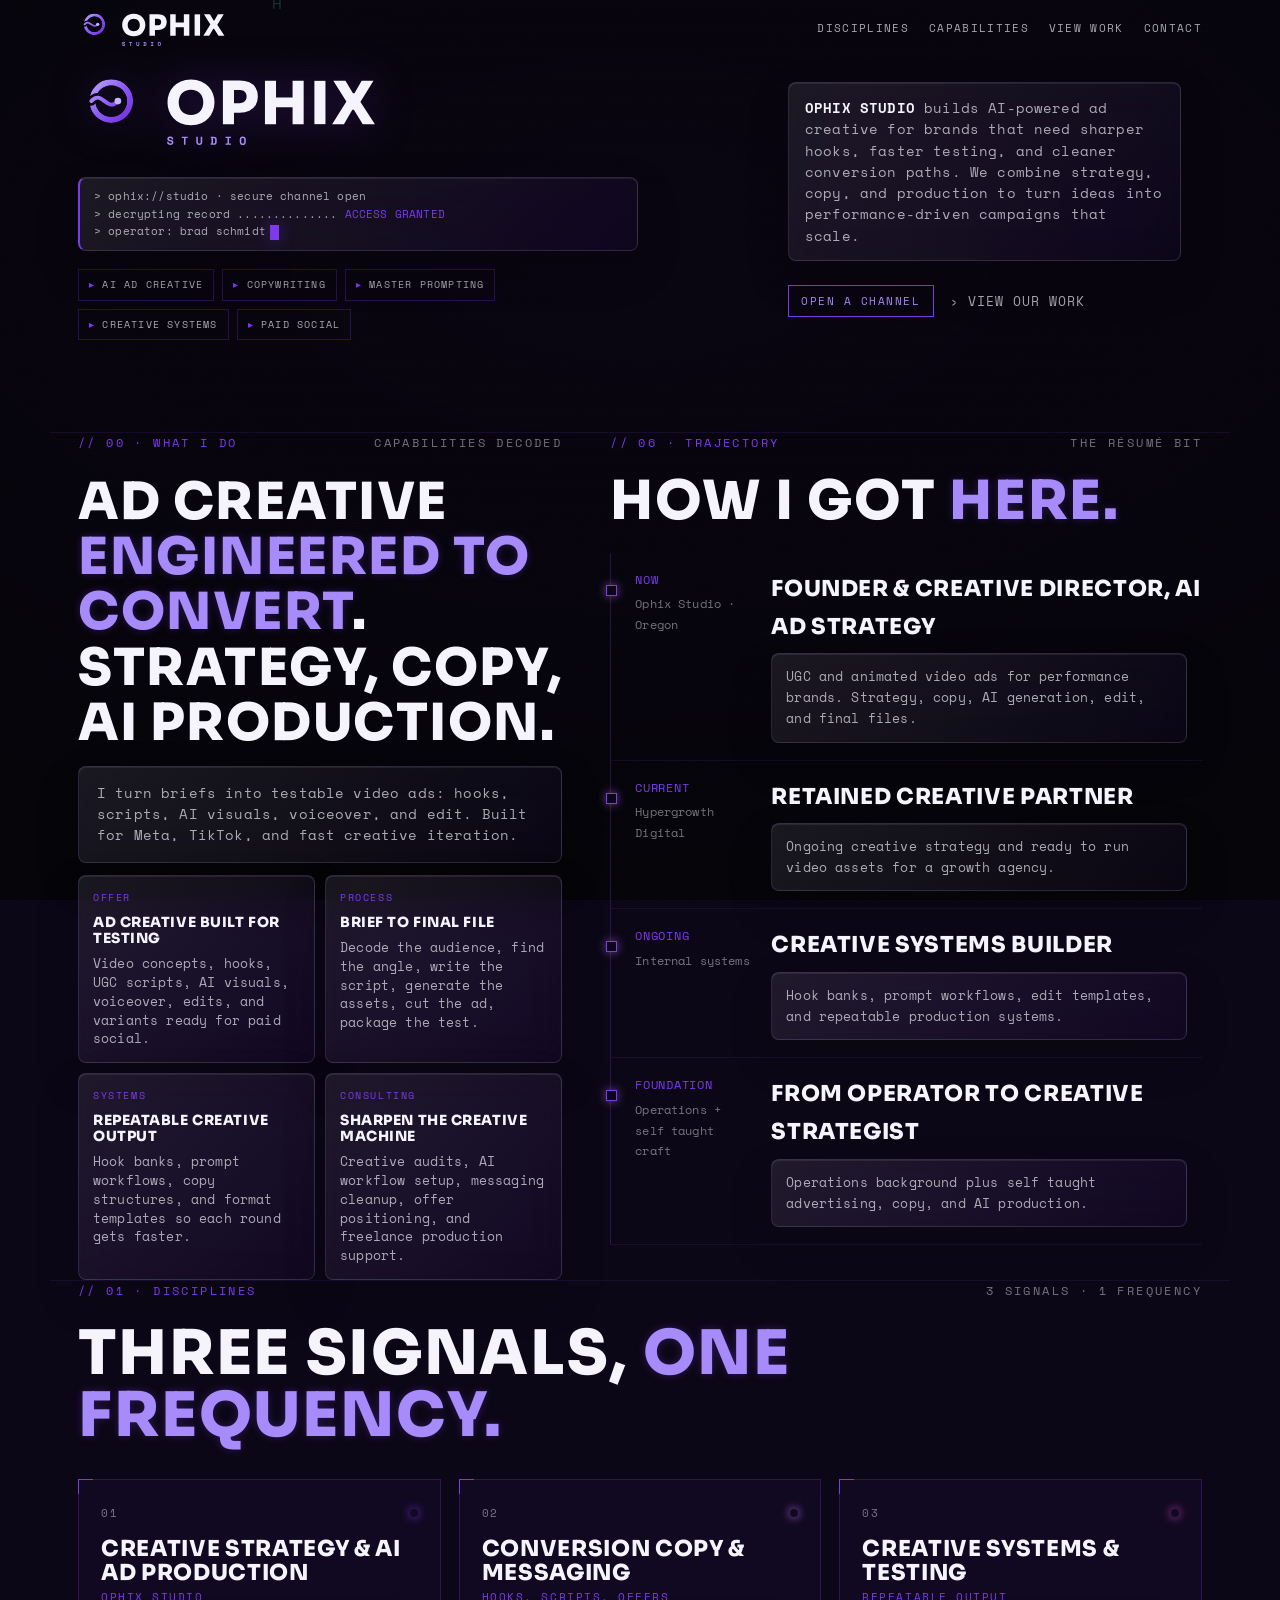
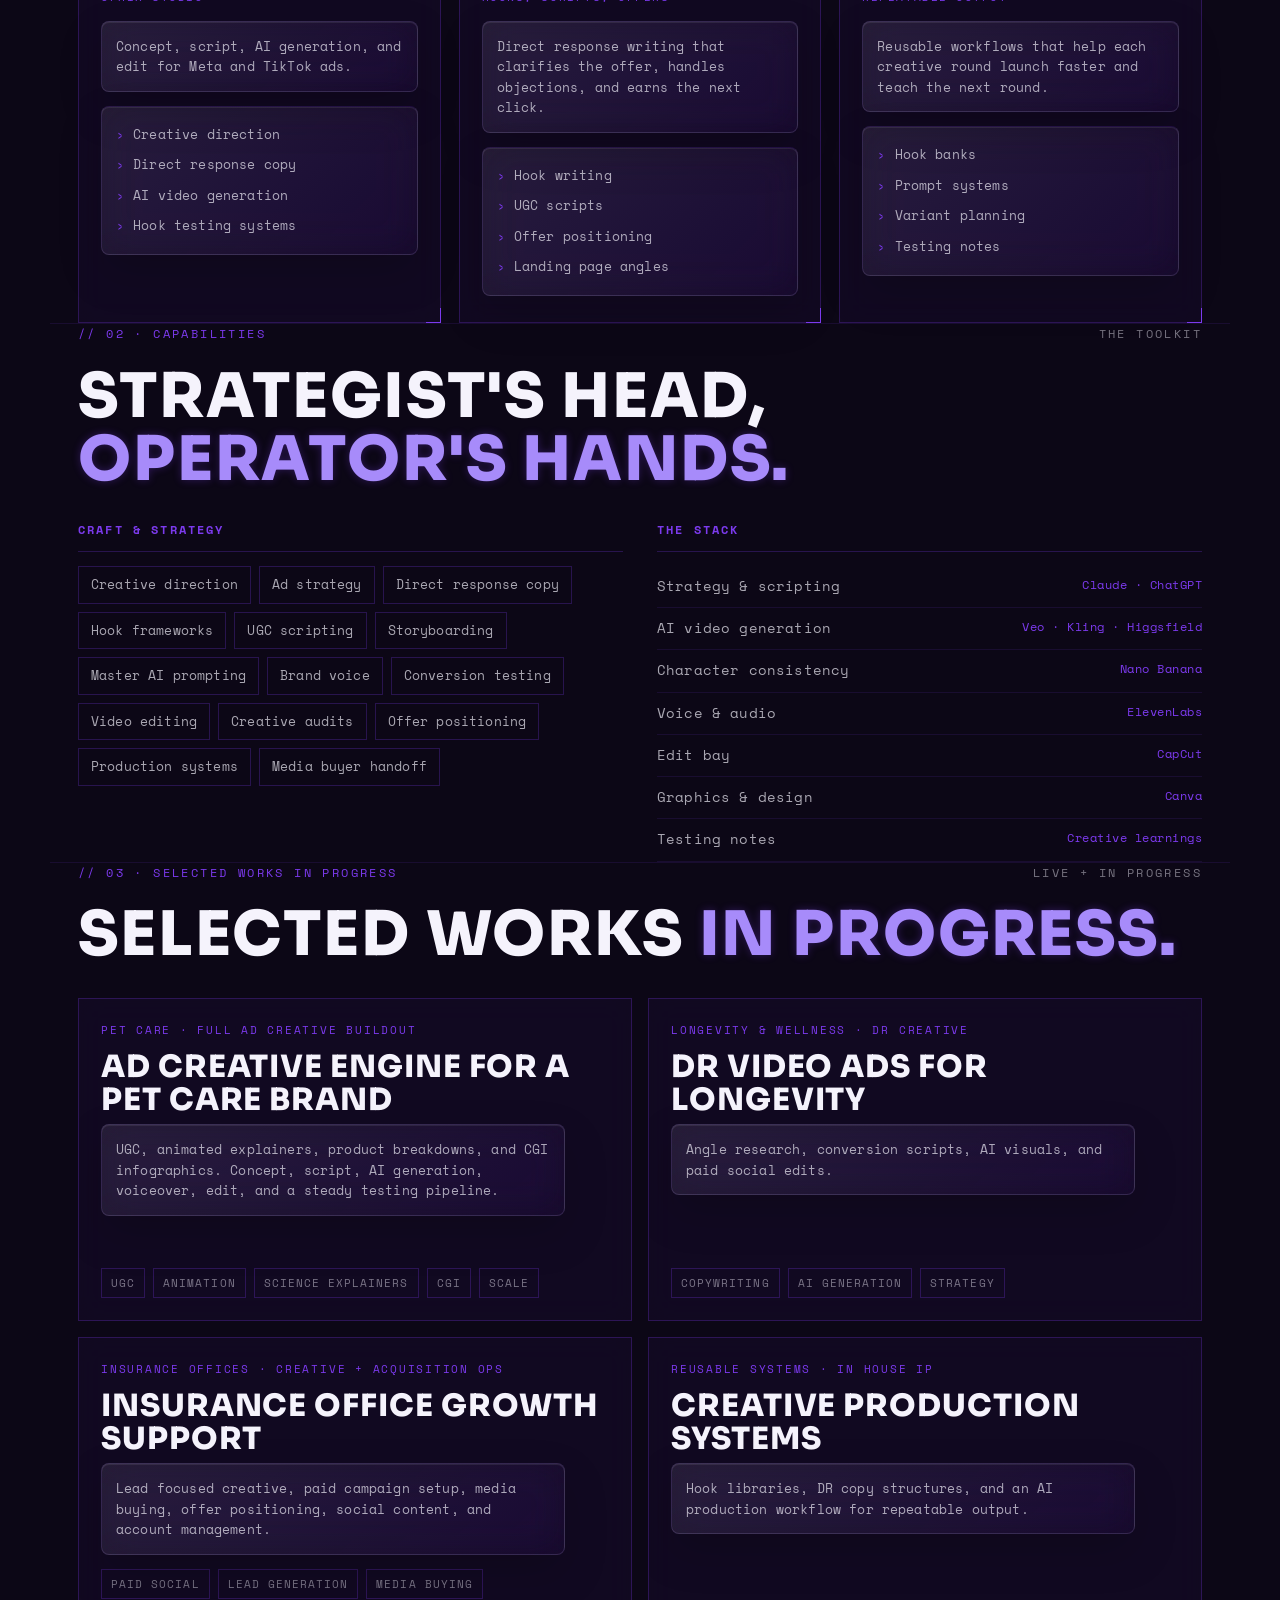
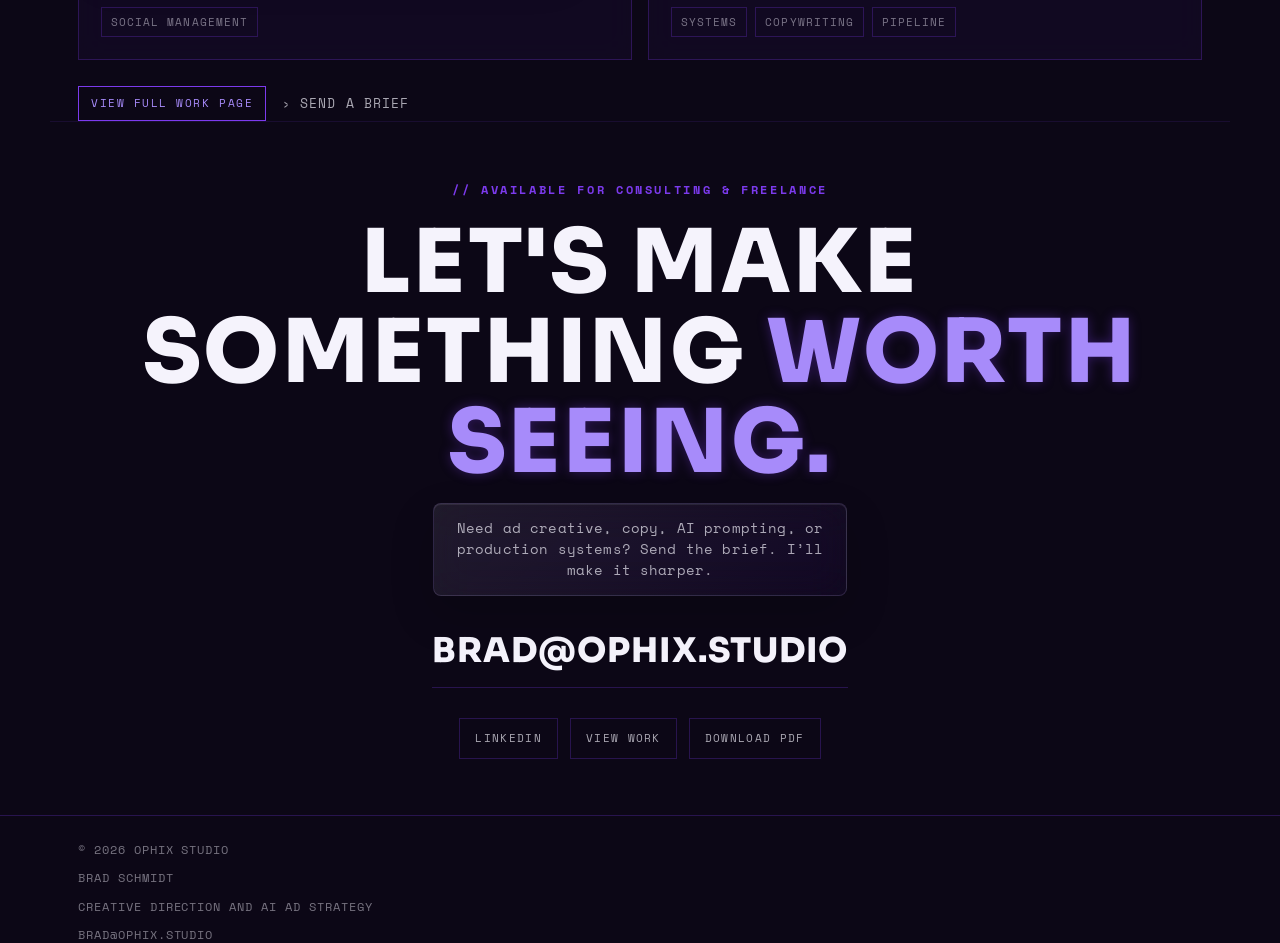
==== commit 985f9dc1: "Add files via upload" ====
--- a/index.html
+++ b/index.html
@@ -3,17 +3,34 @@
 <head>
 <meta charset="UTF-8" />
 <meta name="viewport" content="width=device-width, initial-scale=1.0" />
-<title>Ophix Studio · Brad Schmidt · Creative Director & AI Ad Strategist</title>
-<meta name="description" content="Ophix Studio · the creative practice of Brad Schmidt. AI ad creative, copywriting & master prompting. Music as ShadowBuddy, outdoor film as Chill Vibes Outside. Available for consulting & freelance." />
-<meta property="og:type" content="profile" />
-<meta property="og:title" content="Ophix Studio · Brad Schmidt" />
-<meta property="og:description" content="Creative director & AI ad strategist. Decrypt the work." />
-<meta property="og:url" content="https://www.ophix.studio/" />
-<!-- <meta property="og:image" content="https://www.ophix.studio/share.jpg" /> -->
-
-<link rel="icon" href="brand/favicon/favicon.ico" sizes="any" />
-<link rel="icon" type="image/png" href="brand/favicon/favicon-32.png" sizes="32x32" />
-<link rel="apple-touch-icon" href="brand/favicon/apple-touch-icon-180.png" />
+<title>Ophix Studio</title>
+<meta name="description" content="AI-Powered Creative Strategy, UGC Ads &amp; Performance Marketing" />
+<meta name="robots" content="index, follow, max-image-preview:large" />
+<meta name="author" content="Ophix Studio" />
+<meta name="theme-color" content="#0C0716" />
+<link rel="canonical" href="https://ophix.studio" />
+
+<meta property="og:title" content="Ophix Studio" />
+<meta property="og:description" content="AI-Powered Creative Strategy, UGC Ads &amp; Performance Marketing" />
+<meta property="og:image" content="https://ophix.studio/og-image.jpg" />
+<meta property="og:image:secure_url" content="https://ophix.studio/og-image.jpg" />
+<meta property="og:image:type" content="image/jpeg" />
+<meta property="og:image:width" content="1200" />
+<meta property="og:image:height" content="630" />
+<meta property="og:image:alt" content="Ophix Studio - AI-Powered Creative Strategy, UGC Ads &amp; Performance Marketing" />
+<meta property="og:url" content="https://ophix.studio" />
+<meta property="og:type" content="website" />
+<meta property="og:site_name" content="Ophix Studio" />
+<meta property="og:locale" content="en_US" />
+
+<meta name="twitter:card" content="summary_large_image" />
+<meta name="twitter:title" content="Ophix Studio" />
+<meta name="twitter:description" content="AI-Powered Creative Strategy, UGC Ads &amp; Performance Marketing" />
+<meta name="twitter:image" content="https://ophix.studio/og-image.jpg" />
+<meta name="twitter:image:alt" content="Ophix Studio - AI-Powered Creative Strategy, UGC Ads &amp; Performance Marketing" />
+
+<link rel="icon" type="image/png" href="https://ophix.studio/favicon.png" />
+<link rel="apple-touch-icon" href="https://ophix.studio/favicon.png" />
 
 <style>
   @font-face{font-family:"Sora";src:url("brand/fonts/Sora-800.ttf") format("truetype");font-weight:800;font-style:normal;font-display:swap}
@@ -110,30 +127,33 @@
   .btn{font-family:"Space Mono",monospace;border:1px solid var(--violet);color:var(--light);background:transparent;
     padding:7px 12px;font-size:11px;letter-spacing:.14em;text-transform:uppercase;cursor:pointer;transition:.3s}
   .btn:hover{background:var(--violet);color:#0C0716;box-shadow:0 0 22px rgba(124,58,237,.5)}
-  .tg{display:none;background:none;border:1px solid var(--line);color:var(--text);padding:8px 11px;font-family:inherit;font-size:11px;letter-spacing:.12em;cursor:pointer}
+  .mobile-actions{display:none;align-items:center;gap:8px}
+  .mobile-work,.tg{display:none;background:none;border:1px solid var(--line);color:var(--text);padding:8px 11px;font-family:inherit;font-size:11px;letter-spacing:.12em;cursor:pointer}
+  .mobile-work:hover,.tg:hover{border-color:var(--violet);color:var(--light)}
 
   /* ---- hero ---- */
   .hero{min-height:52svh;display:flex;align-items:flex-start;padding-top:70px;padding-bottom:20px;border-top:none}
   .hero-inner{width:100%}
-  .hero-grid{display:grid;grid-template-columns:minmax(0,.82fr) minmax(0,1.18fr);gap:42px;align-items:center;width:100%}
+  .hero-grid{display:grid;grid-template-columns:minmax(560px,1.05fr) minmax(0,.95fr);gap:36px;align-items:start;width:100%}
   .hero-copy{min-width:0}
-  .term{font-size:12px;line-height:1.55;color:var(--dim);border-left:2px solid var(--violet);padding:10px 14px 10px 16px;margin-top:16px;max-width:46ch}
+  .term{font-size:11px;line-height:1.48;color:var(--dim);border-left:2px solid var(--violet);padding:10px 12px 10px 14px;margin-top:16px;width:min(100%,560px);max-width:560px}
   .term .ok{color:var(--violet)}
   .term div{overflow-wrap:anywhere}
-  .term div{opacity:0;animation:boot .5s forwards}
-  .term div:nth-child(1){animation-delay:.15s}
-  .term div:nth-child(2){animation-delay:.6s}
-  .term div:nth-child(3){animation-delay:1.05s}
+  .term div{opacity:1}
   @keyframes boot{to{opacity:1}}
   .cursor{display:inline-block;width:9px;height:15px;background:var(--violet);margin-left:4px;animation:bl 1s steps(1) infinite;box-shadow:var(--glow);vertical-align:middle}
   @keyframes bl{50%{opacity:0}}
+  .hero-signal{display:flex;flex-direction:column;align-items:flex-start}
   .hero-logo-title{margin:0}
-  .hero-mark{width:min(100%,520px);height:auto;filter:drop-shadow(0 0 22px rgba(124,58,237,.28))}
+  .hero-mark{width:min(100%,560px);height:auto;filter:drop-shadow(0 0 22px rgba(124,58,237,.28))}
   .roleline{max-width:54ch;color:var(--dim);font-size:14px;line-height:1.58;padding:14px 16px}
   .roleline b{color:var(--text)}
   .tags{display:flex;flex-wrap:wrap;gap:9px;margin-top:24px}
   .tag{font-size:11px;letter-spacing:.12em;text-transform:uppercase;color:var(--dim);border:1px solid var(--line);padding:6px 11px;white-space:nowrap}
   .tag::before{content:"▸ ";color:var(--violet)}
+  .hero-signal .tags{flex-direction:row;align-items:flex-start;justify-content:flex-start;margin-top:18px;width:min(100%,430px);gap:8px}
+  .hero-signal .tag{font-size:10px;padding:6px 10px}
+  .hero-signal .tag{width:max-content;max-width:100%}
   .hero-cta{display:flex;gap:16px;margin-top:28px;flex-wrap:wrap;align-items:center}
   .arrow{font-size:13px;letter-spacing:.08em;text-transform:uppercase;color:var(--dim);transition:.25s}
   .arrow:hover{color:var(--violet)}
@@ -245,7 +265,7 @@
   .socials a:hover{border-color:var(--violet);color:var(--light);box-shadow:0 0 16px rgba(124,58,237,.3)}
 
   footer{border-top:1px solid var(--line);padding:32px 0}
-  .foot{display:flex;justify-content:space-between;align-items:center;gap:16px;flex-wrap:wrap;font-size:12px;letter-spacing:.08em;text-transform:uppercase;color:var(--faint)}
+  .foot{display:flex;flex-direction:column;align-items:flex-start;gap:8px;font-size:12px;letter-spacing:.08em;text-transform:uppercase;color:var(--faint)}
   .foot a:hover{color:var(--violet)}
 
   @media(min-width:881px){
@@ -259,12 +279,12 @@
     .about-trajectory .tl h3{font-size:22px}
     .about-trajectory .tl p{font-size:13px;line-height:1.62}
     .hero{min-height:48svh;padding-top:68px;padding-bottom:18px}
-    .hero-grid{gap:34px}
-    .term{line-height:1.58;margin-top:14px}
-    .hero-mark{width:min(100%,500px)}
+    .hero-grid{grid-template-columns:minmax(680px,1fr) minmax(0,.95fr);gap:30px}
+    .term{line-height:1.58;margin-top:28px}
+    .hero-mark{width:min(100%,680px)}
     .roleline{margin-top:14px;line-height:1.52}
     .tags{margin-top:18px}
-    .hero-copy .tags{flex-wrap:nowrap}
+    .hero-copy .tags{flex-wrap:wrap}
     .hero-copy .tag{font-size:9.5px;padding:5px 7px}
     .hero-cta{margin-top:24px}
     .sec-head{margin-bottom:20px}
@@ -300,7 +320,8 @@
     .navlinks{display:none}
     .navlinks.open{display:flex;position:absolute;top:60px;right:18px;flex-direction:column;gap:18px;
       background:rgba(9,8,14,.97);border:1px solid var(--line);padding:22px 26px;backdrop-filter:blur(12px)}
-    .tg{display:inline-flex}
+    .mobile-actions{display:flex}
+    .mobile-work,.tg{display:inline-flex}
     .hero{overflow:hidden}
     .brand,.brand-logo{width:124px;min-width:124px}
     .hero{padding-top:86px}
@@ -377,13 +398,13 @@
     <div class="navlinks" id="navlinks">
       <a href="#disciplines">Disciplines</a>
       <a href="#capabilities">Capabilities</a>
-      <a href="#work">Work</a>
-      <a href="#sound">Sound</a>
-      <a href="#outside">Outside</a>
+      <a href="work.html">View Work</a>
       <a href="#contact">Contact</a>
-      <button class="btn" onclick="window.print()">Decrypt PDF</button>
-    </div>
-    <button class="tg" id="tg">MENU</button>
+    </div>
+    <div class="mobile-actions">
+      <a class="mobile-work" href="work.html">WORK</a>
+      <button class="tg" id="tg">MENU</button>
+    </div>
   </nav>
 </header>
 
@@ -391,7 +412,7 @@
 <section class="hero wrap" id="top">
   <div class="hero-inner">
     <div class="hero-grid">
-      <div>
+      <div class="hero-signal">
         <h1 class="hero-logo-title">
           <img class="hero-mark" src="brand/svg/ophix-logo-horizontal.svg" alt="" />
           <span class="sr-only">OPHIX STUDIO</span>
@@ -401,23 +422,24 @@
           <div>&gt; decrypting record .............. <span class="ok">ACCESS GRANTED</span></div>
           <div>&gt; operator: brad schmidt<span class="cursor"></span></div>
         </div>
-      </div>
-
-      <div class="hero-copy">
-        <p class="roleline">
-          <b>Brad Schmidt</b> builds AI powered ad creative for brands that need sharper
-          hooks, faster testing, and cleaner conversion paths. Consulting and freelance.
-        </p>
         <div class="tags">
           <span class="tag">AI Ad Creative</span>
           <span class="tag">Copywriting</span>
           <span class="tag">Master Prompting</span>
-          <span class="tag">Music Production</span>
-          <span class="tag">Outdoor Film</span>
+          <span class="tag">Creative Systems</span>
+          <span class="tag">Paid Social</span>
         </div>
+      </div>
+
+      <div class="hero-copy">
+        <p class="roleline">
+          <b>OPHIX STUDIO</b> builds AI-powered ad creative for brands that need sharper
+          hooks, faster testing, and cleaner conversion paths. We combine strategy, copy,
+          and production to turn ideas into performance-driven campaigns that scale.
+        </p>
         <div class="hero-cta">
           <button class="btn" onclick="document.getElementById('contact').scrollIntoView()">Open a channel</button>
-          <a class="arrow" href="#work">› Decrypt the work</a>
+          <a class="arrow" href="work.html">› View our work</a>
         </div>
       </div>
     </div>
@@ -433,8 +455,7 @@
     </p>
     <p class="sub reveal">
       I turn briefs into testable video ads: hooks, scripts, AI visuals, voiceover, and edit.
-      Built for Meta, TikTok, and fast creative iteration. Also producing music as
-      <b>ShadowBuddy</b> and outdoor film as <b>Chill Vibes Outside</b>.
+      Built for Meta, TikTok, and fast creative iteration.
     </p>
     <div class="swipe-hint">Swipe the blocks →</div>
     <div class="what-blocks stagger">
@@ -483,10 +504,10 @@
         </div>
       </div>
       <div class="tl">
-        <div><div class="when">ONGOING</div><div class="where">ShadowBuddy · Chill Vibes Outside</div></div>
+        <div><div class="when">ONGOING</div><div class="where">Internal systems</div></div>
         <div>
-          <h3>Independent Creator, Music &amp; Outdoor Film</h3>
-          <p>Electronic music and Oregon outdoor film. Audio, video, publishing, and growth.</p>
+          <h3>Creative Systems Builder</h3>
+          <p>Hook banks, prompt workflows, edit templates, and repeatable production systems.</p>
         </div>
       </div>
       <div class="tl">
@@ -521,26 +542,26 @@
     </div>
     <div class="panel disc">
       <div class="top"><span>02</span><span class="dot" style="color:#C77DFF"></span></div>
-      <h3>Sound &amp; Music Production</h3>
-      <div class="alias">ShadowBuddy</div>
-      <p>Electronic production, sound design, and mix instincts for ads that feel timed.</p>
+      <h3>Conversion Copy &amp; Messaging</h3>
+      <div class="alias">Hooks, scripts, offers</div>
+      <p>Direct response writing that clarifies the offer, handles objections, and earns the next click.</p>
       <ul>
-        <li>Original tracks</li>
-        <li>Sound design</li>
-        <li>Audio for video</li>
-        <li>SoundCloud releases</li>
+        <li>Hook writing</li>
+        <li>UGC scripts</li>
+        <li>Offer positioning</li>
+        <li>Landing page angles</li>
       </ul>
     </div>
     <div class="panel disc">
       <div class="top"><span>03</span><span class="dot" style="color:#E04CC9"></span></div>
-      <h3>Outdoor Film &amp; YouTube</h3>
-      <div class="alias">Chill Vibes Outside</div>
-      <p>Oregon outdoor videos: fishing, foraging, bushcraft, camp cooking, and edits.</p>
+      <h3>Creative Systems &amp; Testing</h3>
+      <div class="alias">Repeatable output</div>
+      <p>Reusable workflows that help each creative round launch faster and teach the next round.</p>
       <ul>
-        <li>Shooting</li>
-        <li>Short and long edits</li>
-        <li>YouTube growth</li>
-        <li>Outdoor storytelling</li>
+        <li>Hook banks</li>
+        <li>Prompt systems</li>
+        <li>Variant planning</li>
+        <li>Testing notes</li>
       </ul>
     </div>
   </div>
@@ -566,10 +587,10 @@
         <span class="skill">Brand voice</span>
         <span class="skill">Conversion testing</span>
         <span class="skill">Video editing</span>
-        <span class="skill">Music production</span>
-        <span class="skill">Sound design</span>
-        <span class="skill">Cinematography</span>
-        <span class="skill">YouTube growth</span>
+        <span class="skill">Creative audits</span>
+        <span class="skill">Offer positioning</span>
+        <span class="skill">Production systems</span>
+        <span class="skill">Media buyer handoff</span>
       </div>
     </div>
     <div class="cap-col reveal">
@@ -580,7 +601,7 @@
       <div class="stack-row"><span>Voice &amp; audio</span><span>ElevenLabs</span></div>
       <div class="stack-row"><span>Edit bay</span><span>CapCut</span></div>
       <div class="stack-row"><span>Graphics &amp; design</span><span>Canva</span></div>
-      <div class="stack-row"><span>Music &amp; sound</span><span>DAW production</span></div>
+      <div class="stack-row"><span>Testing notes</span><span>Creative learnings</span></div>
     </div>
   </div>
 </section>
@@ -619,62 +640,9 @@
       <div class="meta"><span>Systems</span><span>Copywriting</span><span>Pipeline</span></div>
     </div>
   </div>
-</section>
-
-<!-- ===== SOUND ===== -->
-<section class="wrap" id="sound">
-  <div class="sec-head"><span class="l">// 04 · Sound</span><span class="r">ShadowBuddy</span></div>
-  <div class="pnl">
-    <div class="copy reveal">
-      <div class="alias">@shadowbuddymusic</div>
-      <h3>SHADOWBUDDY</h3>
-      <p>Electronic, bass leaning production. Timing, tension, sound design, and mix feel.</p>
-      <ul class="tracklist">
-        <li><a href="https://soundcloud.com/shadow-buddy-768449657/like-paradise" target="_blank" rel="noopener"><span class="n">01</span><span class="t">Like Paradise</span><span class="y">2023</span></a></li>
-        <li><a href="https://soundcloud.com/shadow-buddy-768449657/phantom" target="_blank" rel="noopener"><span class="n">02</span><span class="t">Phantom</span><span class="y">2023</span></a></li>
-        <li><a href="https://soundcloud.com/shadow-buddy-768449657/feels-so-right" target="_blank" rel="noopener"><span class="n">03</span><span class="t">Feels So Right</span><span class="y">2023</span></a></li>
-        <li><a href="https://soundcloud.com/shadow-buddy-768449657/secrets" target="_blank" rel="noopener"><span class="n">04</span><span class="t">Secrets</span><span class="y">2023</span></a></li>
-        <li><a href="https://soundcloud.com/shadow-buddy-768449657/paradise" target="_blank" rel="noopener"><span class="n">05</span><span class="t">Paradise</span><span class="y">2022</span></a></li>
-      </ul>
-      <div class="plinks">
-        <a href="https://soundcloud.com/shadow-buddy-768449657" target="_blank" rel="noopener">SoundCloud ↗</a>
-        <a href="https://www.instagram.com/shadowbuddymusic/" target="_blank" rel="noopener">Instagram ↗</a>
-      </div>
-    </div>
-    <div class="media reveal">
-      <div class="frame">
-        <iframe height="420" scrolling="no" allow="autoplay" loading="lazy"
-          src="https://w.soundcloud.com/player/?url=https%3A%2F%2Fsoundcloud.com%2Fshadow-buddy-768449657&color=%23a855f7&auto_play=false&hide_related=true&show_comments=false&show_user=true&show_reposts=false&show_teaser=false&visual=true"></iframe>
-      </div>
-    </div>
-  </div>
-</section>
-
-<!-- ===== OUTSIDE ===== -->
-<section class="wrap" id="outside">
-  <div class="sec-head"><span class="l">// 05 · Outside</span><span class="r">Chill Vibes Outside</span></div>
-  <div class="pnl flip">
-    <div class="media reveal">
-      <a class="yt-card" href="https://www.youtube.com/@chillvibesoutside" target="_blank" rel="noopener">
-        <div class="yt-play">▶</div>
-        <div class="yt-name">CHILL VIBES OUTSIDE</div>
-        <div class="yt-sub">@chillvibesoutside · Oregon, USA</div>
-        <div class="yt-tags"><span>Fishing</span><span>Foraging</span><span>Bushcraft</span><span>Camp cooking</span></div>
-        <div class="yt-cta">Watch on YouTube ↗</div>
-      </a>
-      <!-- Live player option: replace the yt-card block with
-           <div class="frame"><iframe height="300" allowfullscreen src="https://www.youtube.com/embed/YOUR_VIDEO_ID"></iframe></div>
-           (single video ID — channel/playlist embeds error out) -->
-    </div>
-    <div class="copy reveal">
-      <div class="alias">@chillvibesoutside</div>
-      <h3>CHILL VIBES OUTSIDE</h3>
-      <p>Oregon fishing, foraging, bushcraft, and camp cooking. Shot, edited, and grown solo.</p>
-      <div class="plinks">
-        <a href="https://www.youtube.com/@chillvibesoutside" target="_blank" rel="noopener">YouTube ↗</a>
-        <a href="https://www.instagram.com/chillvibesoutside/" target="_blank" rel="noopener">Instagram ↗</a>
-      </div>
-    </div>
+  <div class="hero-cta" style="margin-top:26px">
+    <a class="btn" href="work.html">View full work page</a>
+    <a class="arrow" href="mailto:brad@ophix.studio">› Send a brief</a>
   </div>
 </section>
 
@@ -682,21 +650,20 @@
 <section class="contact wrap" id="contact">
   <div class="label" style="margin-bottom:18px">// Available for consulting &amp; freelance</div>
   <h2><span class="decode">LET'S MAKE SOMETHING</span> <span class="vi decode">WORTH SEEING.</span></h2>
-  <p class="lead">Need ad creative, copy, AI prompting, or sound? Send the brief. I’ll make it sharper.</p>
+  <p class="lead">Need ad creative, copy, AI prompting, or production systems? Send the brief. I’ll make it sharper.</p>
   <a class="email" href="mailto:brad@ophix.studio">brad@ophix.studio</a>
   <div class="socials">
-    <a href="https://soundcloud.com/shadow-buddy-768449657" target="_blank" rel="noopener">SoundCloud</a>
-    <a href="https://www.youtube.com/@chillvibesoutside" target="_blank" rel="noopener">YouTube</a>
-    <a href="https://www.instagram.com/shadowbuddymusic/" target="_blank" rel="noopener">IG · Music</a>
-    <a href="https://www.instagram.com/chillvibesoutside/" target="_blank" rel="noopener">IG · Outdoors</a>
     <a href="https://www.linkedin.com/in/brad-schmidt-b620b81b8/" target="_blank" rel="noopener">LinkedIn</a>
+    <a href="work.html">View Work</a>
     <a href="#" onclick="window.print();return false;">Download PDF</a>
   </div>
 </section>
 
 <footer>
   <div class="wrap foot">
-    <span>© <span id="yr"></span> Ophix Studio · Brad Schmidt</span>
+    <span>© <span id="yr"></span> Ophix Studio</span>
+    <span>Brad Schmidt</span>
+    <span>Creative direction and AI ad strategy</span>
     <a href="mailto:brad@ophix.studio">brad@ophix.studio</a>
   </div>
 </footer>
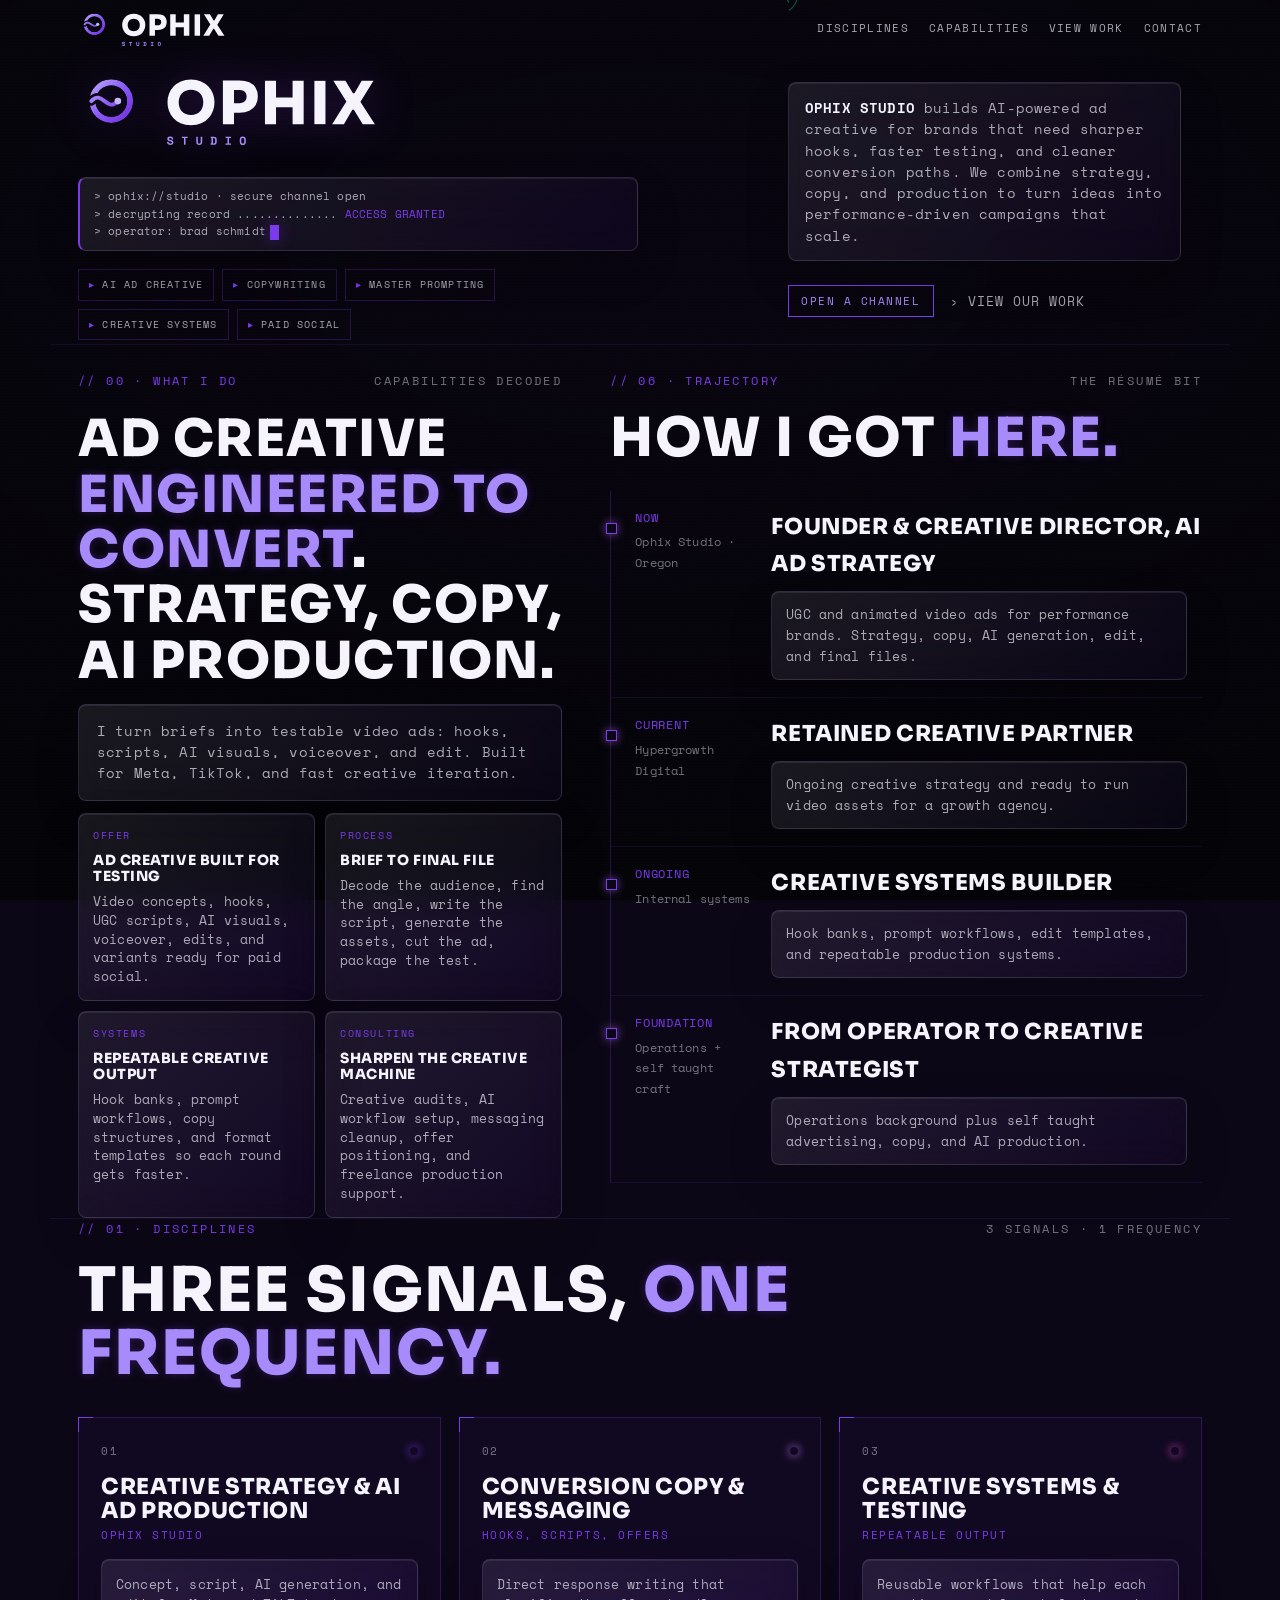
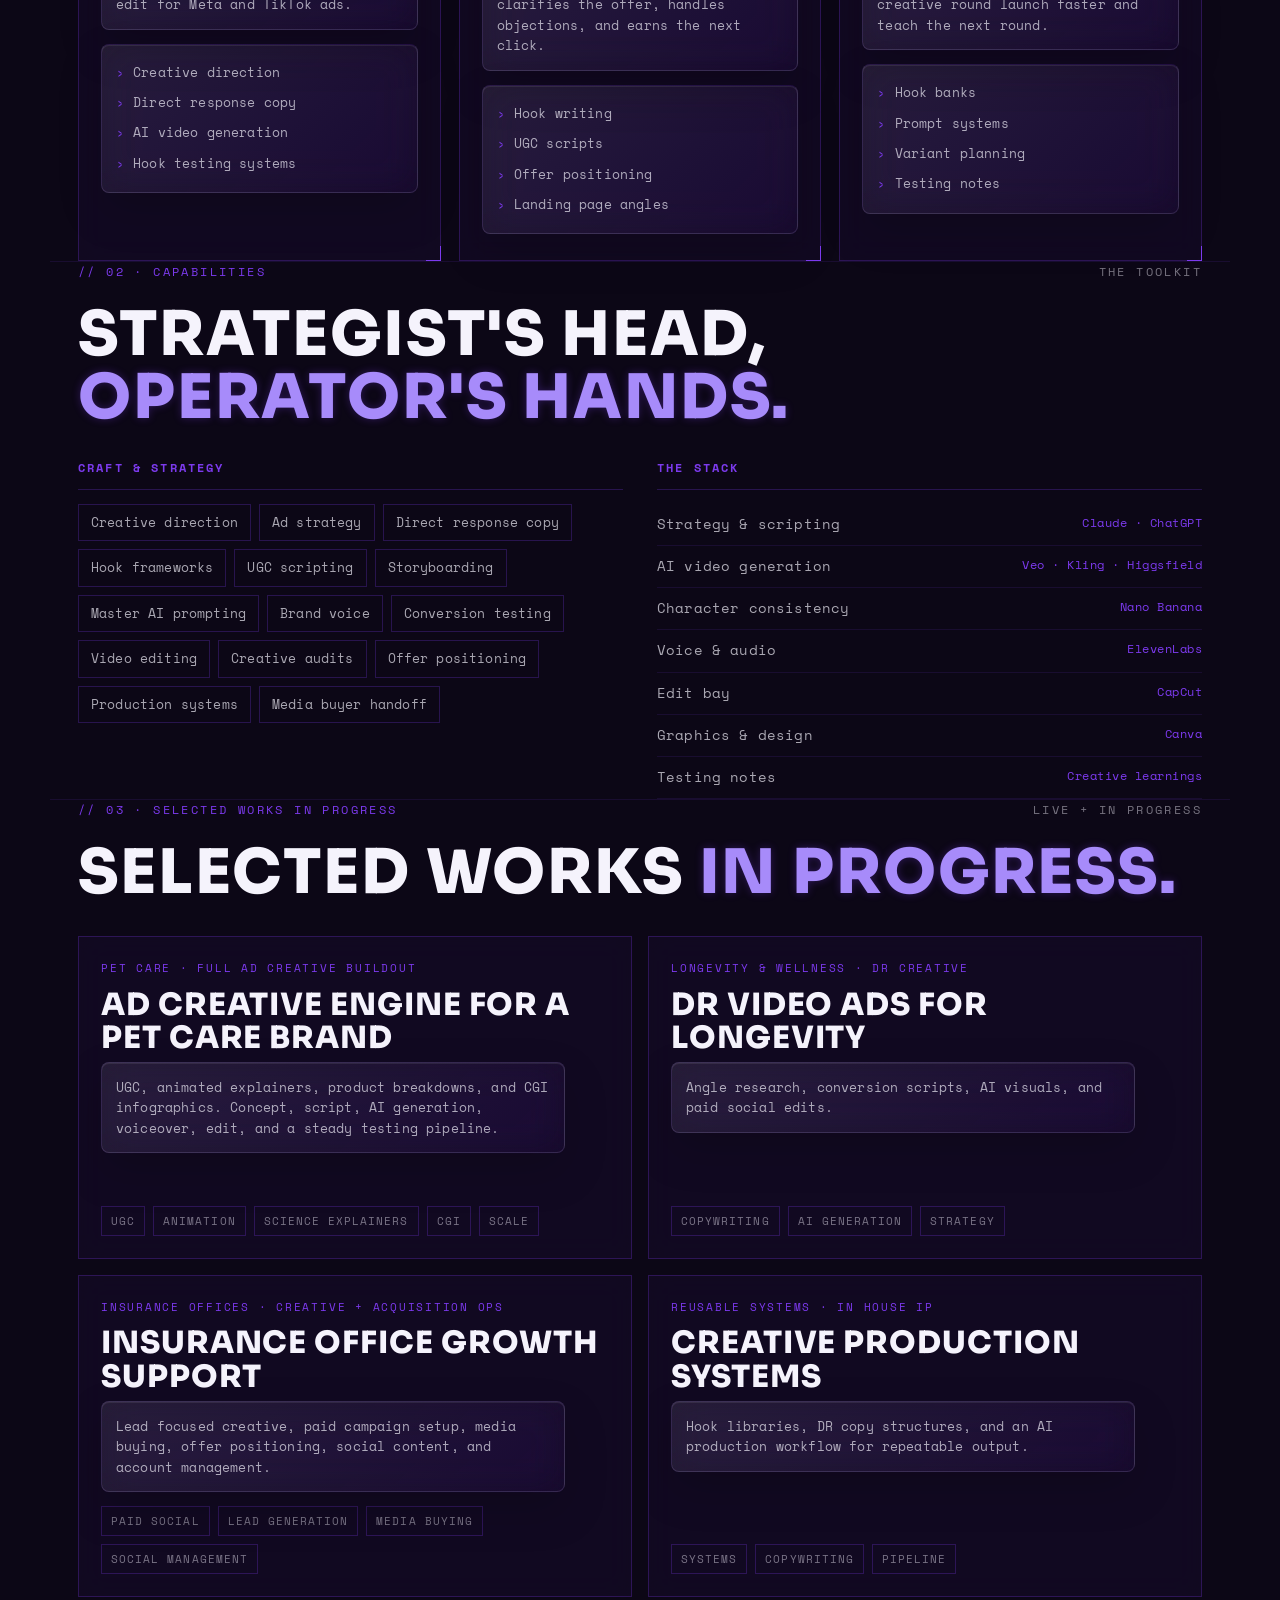
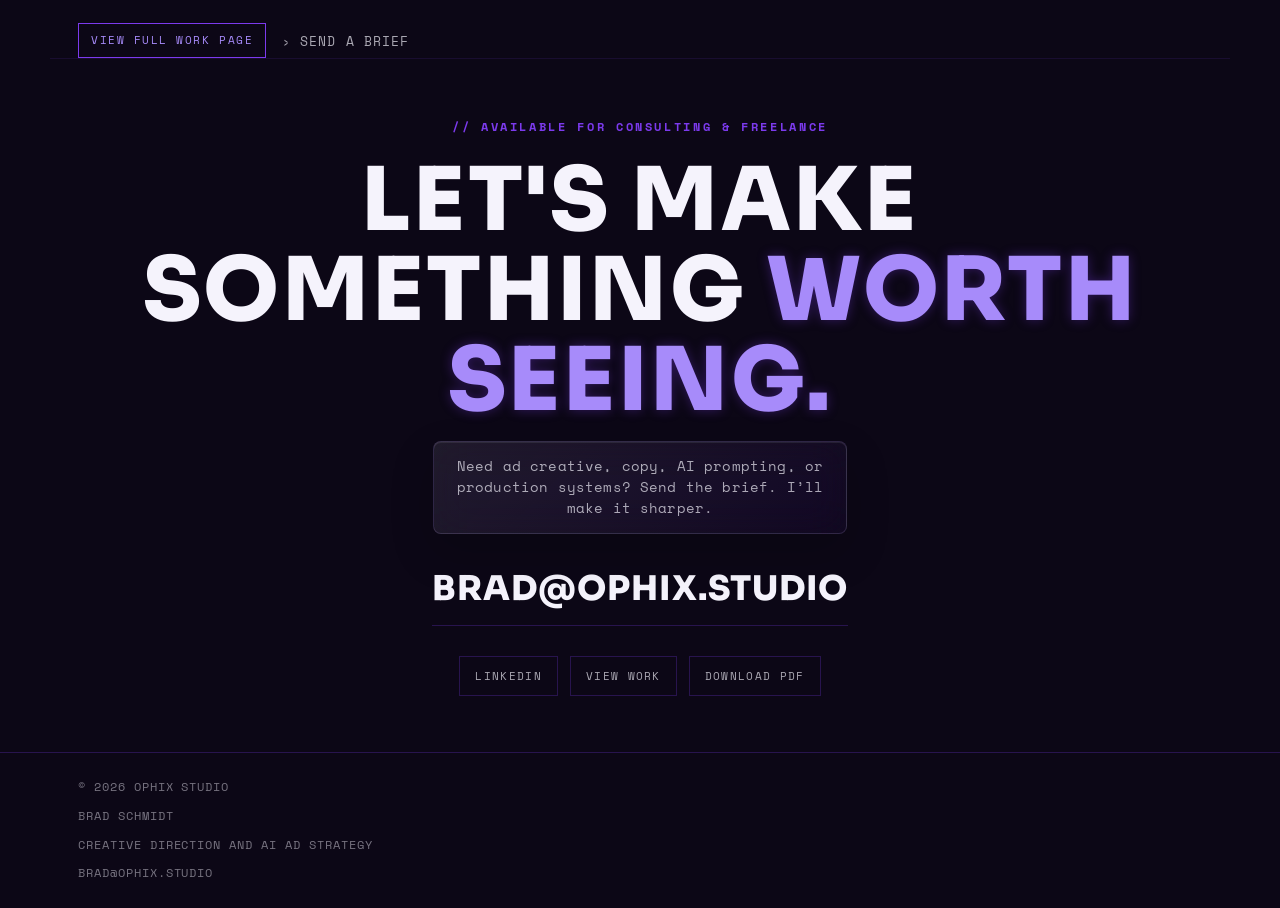
==== commit b5967d4a: "Add files via upload" ====
--- a/index.html
+++ b/index.html
@@ -271,14 +271,14 @@
   @media(min-width:881px){
     nav{padding:8px 28px}
     section{padding:54px 0}
-    .about-trajectory{grid-template-columns:minmax(0,.9fr) minmax(420px,1.1fr);gap:48px}
+    .about-trajectory{grid-template-columns:minmax(0,.9fr) minmax(420px,1.1fr);gap:48px;padding-top:26px}
     .about-trajectory .statement{font-size:clamp(36px,4vw,52px)}
     .about-trajectory h2.title{font-size:clamp(36px,4.3vw,54px)}
     .about-trajectory .timeline{margin-top:24px}
     .about-trajectory .tl{grid-template-columns:118px 1fr;gap:18px;padding:17px 0 17px 24px}
     .about-trajectory .tl h3{font-size:22px}
     .about-trajectory .tl p{font-size:13px;line-height:1.62}
-    .hero{min-height:48svh;padding-top:68px;padding-bottom:18px}
+    .hero{min-height:auto;padding-top:68px;padding-bottom:4px}
     .hero-grid{grid-template-columns:minmax(680px,1fr) minmax(0,.95fr);gap:30px}
     .term{line-height:1.58;margin-top:28px}
     .hero-mark{width:min(100%,680px)}
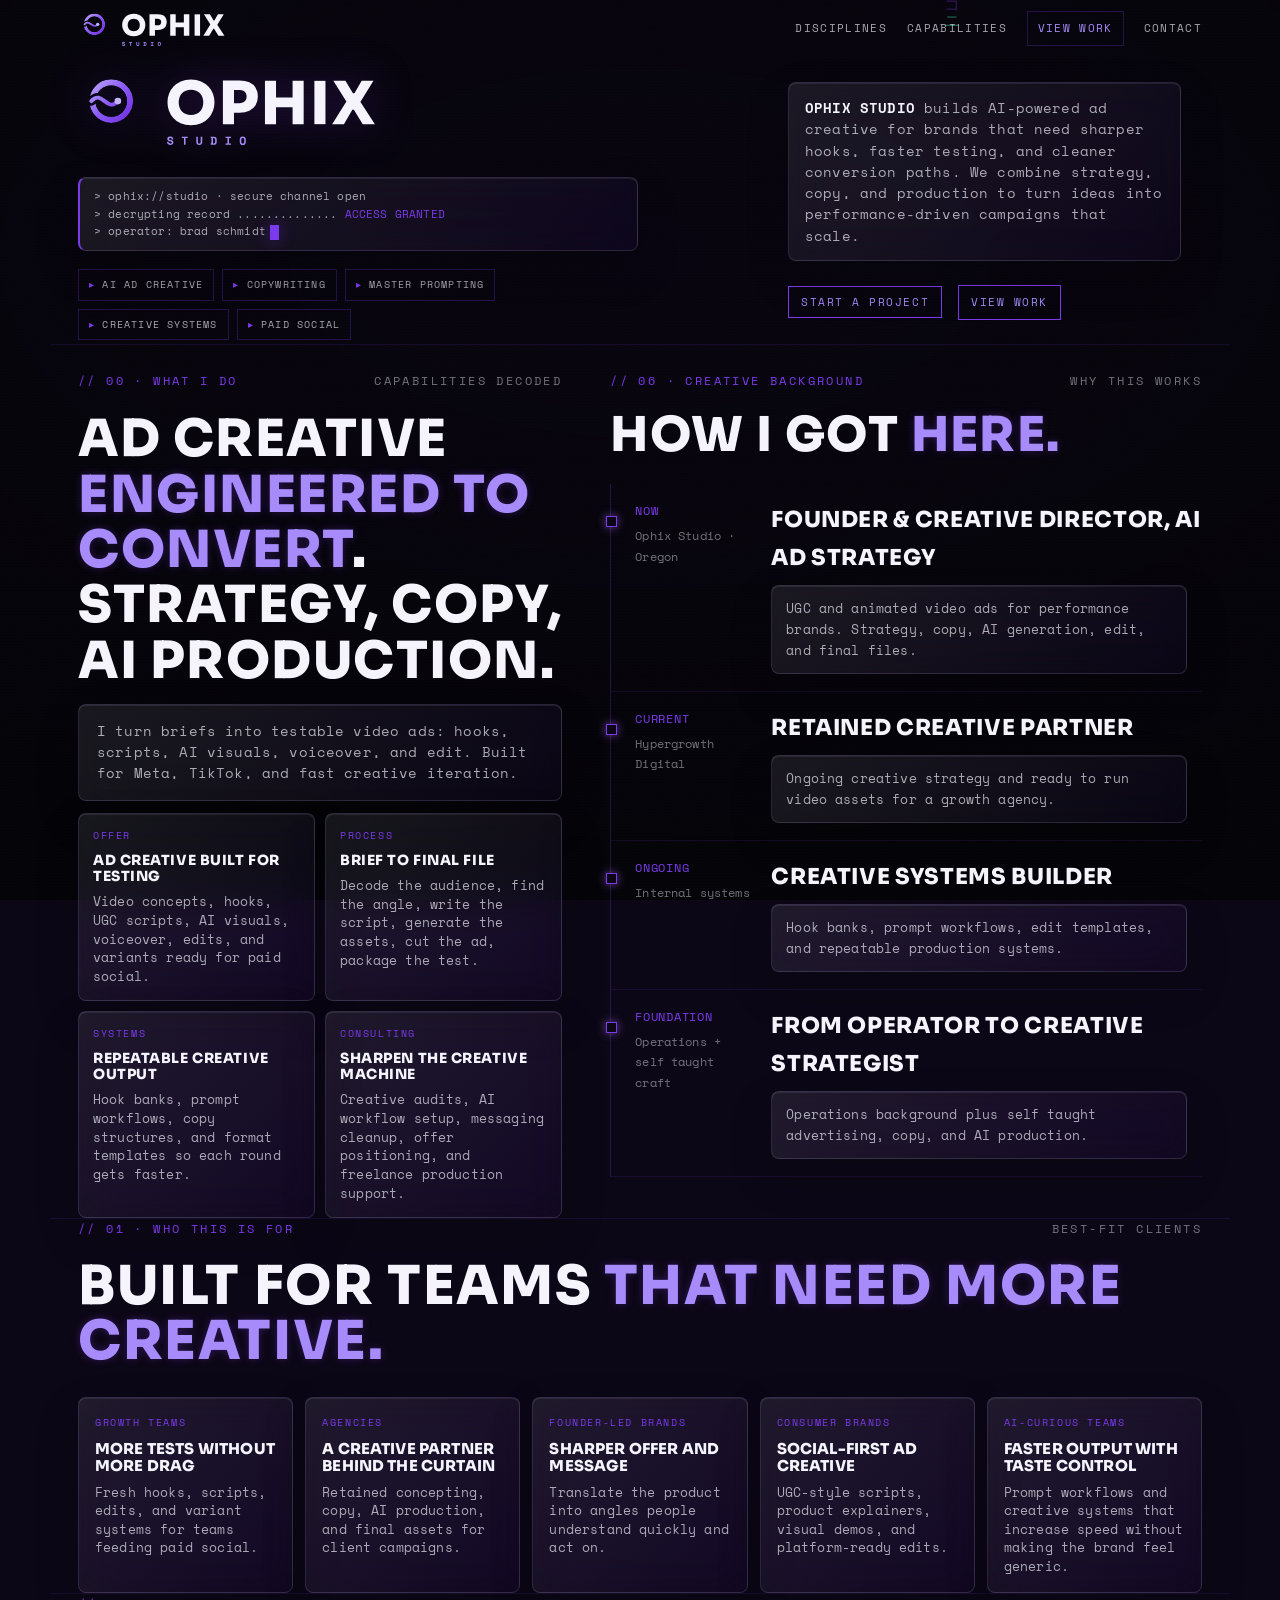
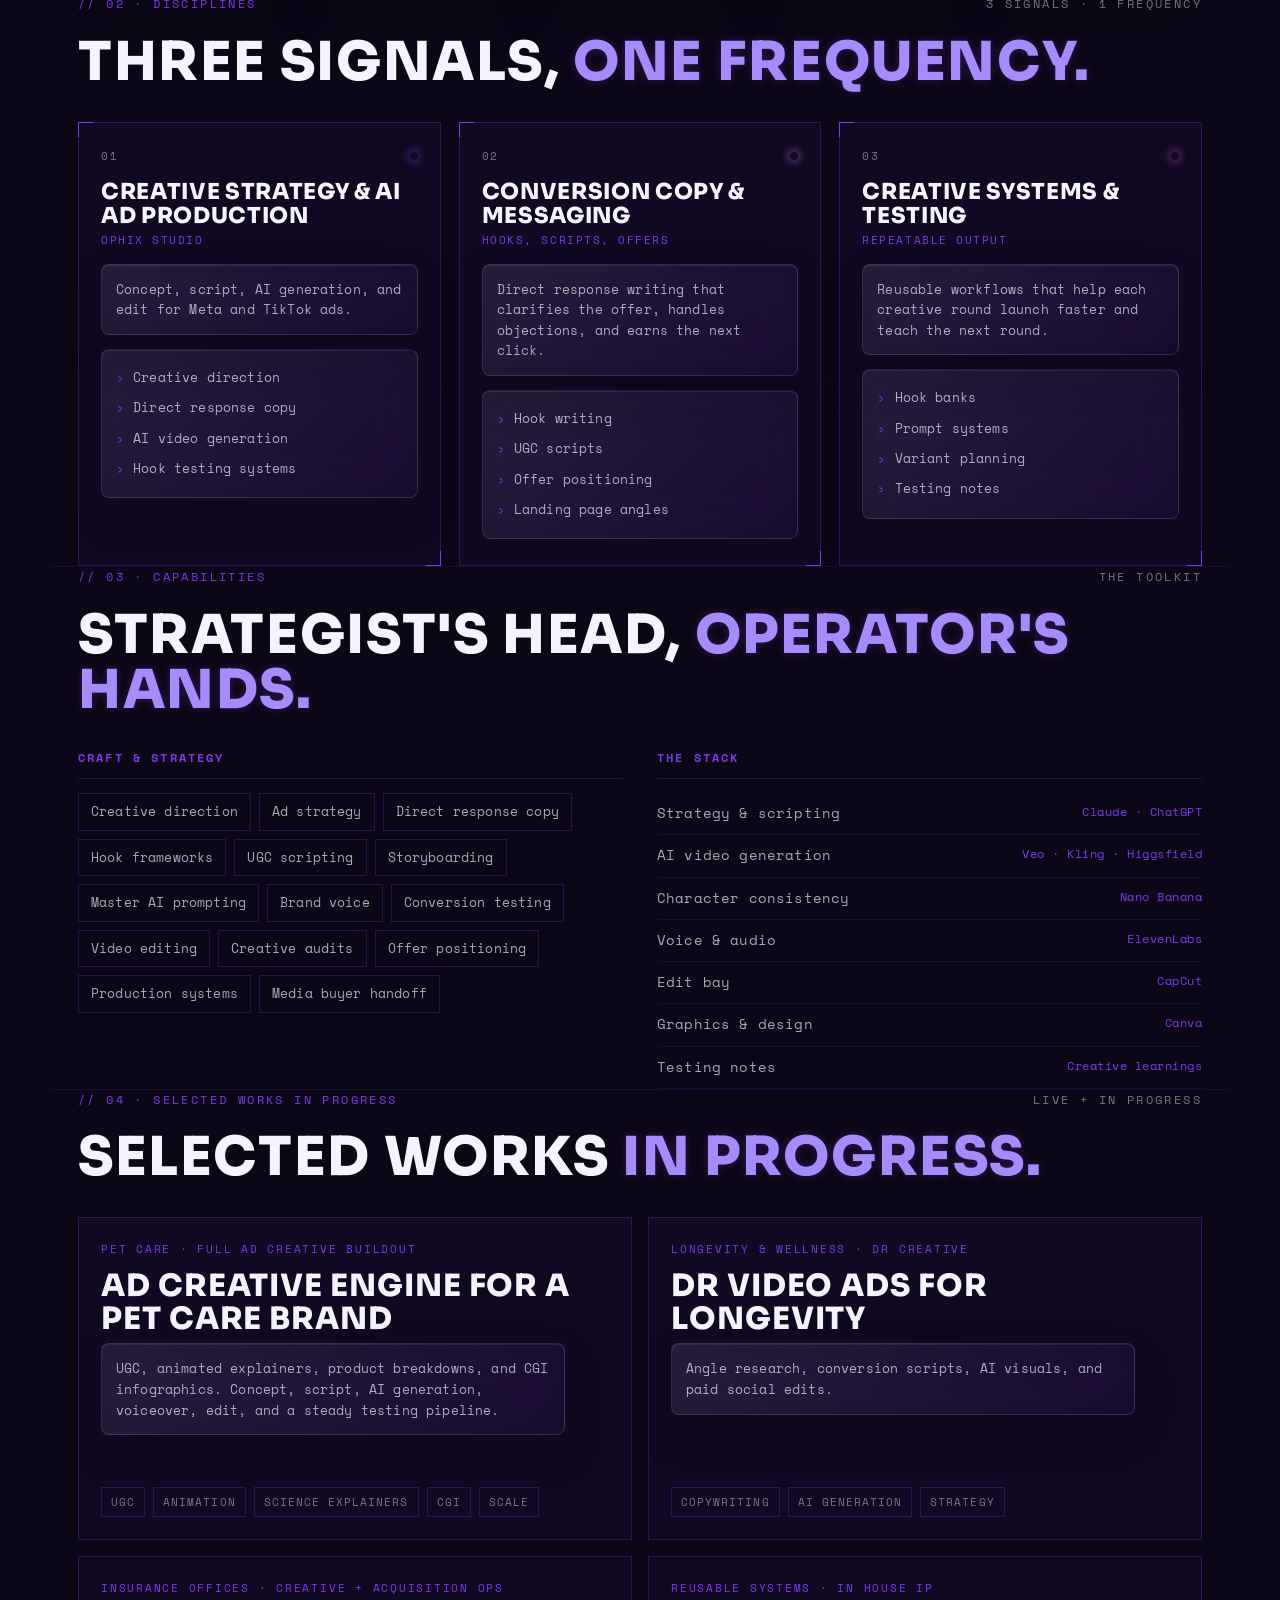
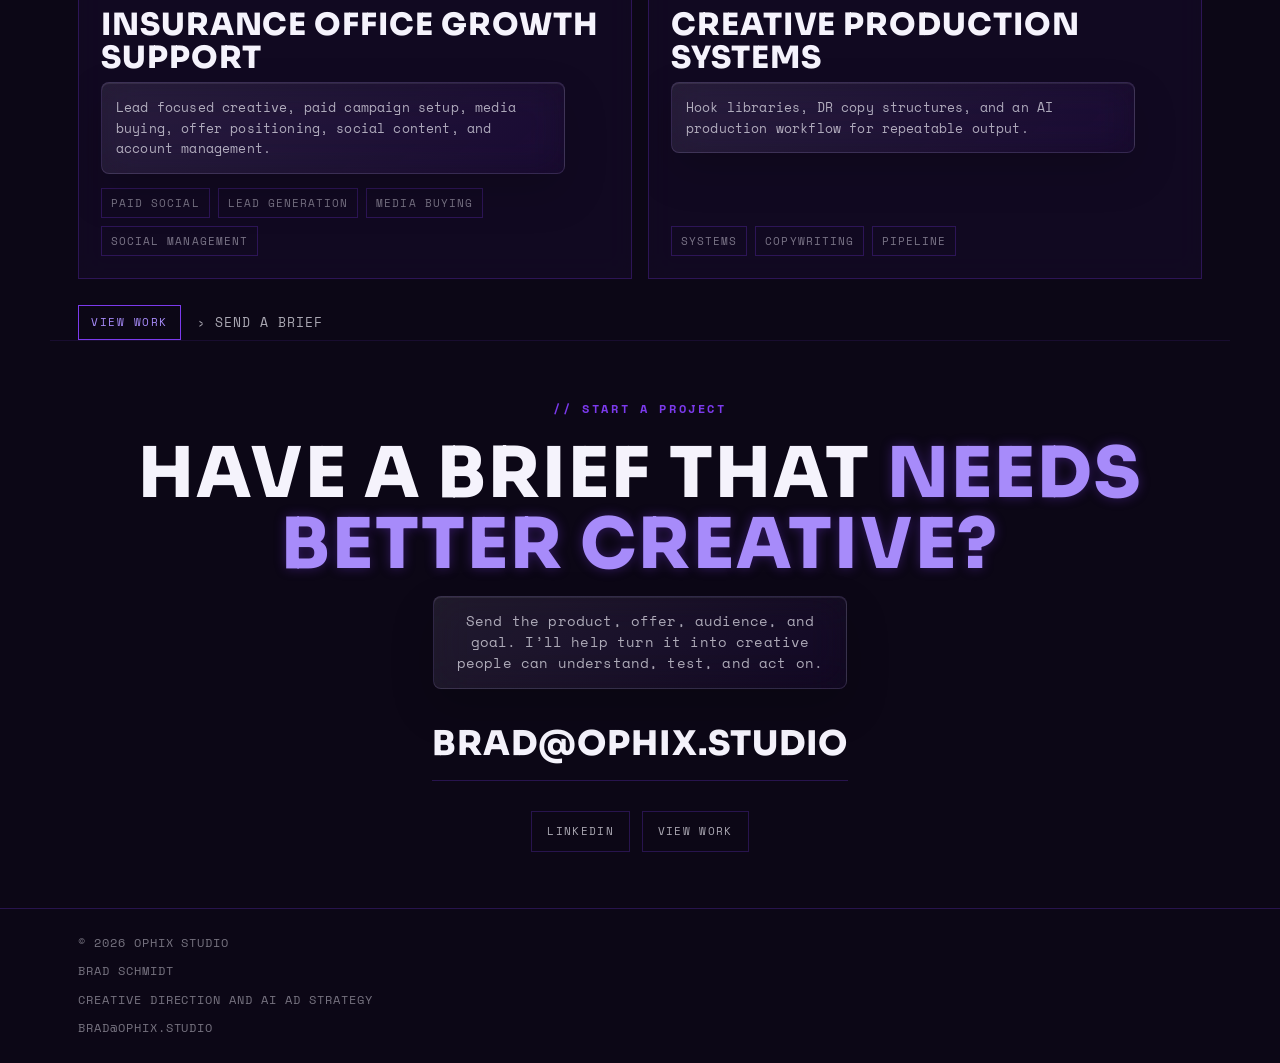
==== commit 9c832205: "Add files via upload" ====
--- a/index.html
+++ b/index.html
@@ -93,7 +93,7 @@
     font-size:12px;letter-spacing:.2em;text-transform:uppercase;color:var(--faint);margin-bottom:30px}
   .sec-head .l{color:var(--violet)}
   .sec-head .r{color:var(--faint)}
-  h2.title{font-family:"Sora",sans-serif;font-weight:800;text-transform:uppercase;font-size:clamp(32px,4.8vw,62px);line-height:1.02;letter-spacing:.03em;color:var(--white)}
+  h2.title{font-family:"Sora",sans-serif;font-weight:800;text-transform:uppercase;font-size:clamp(30px,4.2vw,54px);line-height:1.02;letter-spacing:.03em;color:var(--white)}
   h2.title .vi{color:var(--light);text-shadow:0 0 9px rgba(124,58,237,.3)}
 
   /* corner-bracket panel */
@@ -104,7 +104,7 @@
   .panel::after{bottom:-1px;right:-1px;border-left:none;border-top:none}
   .panel:hover{border-color:var(--violet);box-shadow:0 0 0 1px var(--violet-soft),0 22px 60px rgba(124,58,237,.16)}
 
-  .term,.roleline,.sub,.what-card,.disc p,.disc ul,.work p,.copy p,.contact .lead,.tl p{
+  .term,.roleline,.sub,.what-card,.fit-card,.disc p,.disc ul,.work p,.copy p,.contact .lead,.tl p{
     background:linear-gradient(135deg, rgba(245,243,252,.085), rgba(124,58,237,.045));
     border:1px solid rgba(196,181,253,.16);
     border-radius:8px;
@@ -121,6 +121,7 @@
   .brand .gl{color:var(--violet);font-size:18px;text-shadow:var(--glow)}
   .navlinks{display:flex;gap:20px;align-items:center}
   .navlinks a{font-size:11px;letter-spacing:.12em;text-transform:uppercase;color:var(--dim);position:relative;transition:color .25s}
+  .navlinks a.nav-work{border:1px solid var(--line);padding:7px 10px;color:var(--light)}
   .navlinks a:hover{color:var(--white)}
   .navlinks a::after{content:"";position:absolute;left:0;bottom:-5px;width:0;height:1px;background:var(--violet);transition:width .3s;box-shadow:var(--glow)}
   .navlinks a:hover::after{width:100%}
@@ -180,6 +181,12 @@
   .about-trajectory{display:grid;gap:44px;align-items:start}
   .about-copy,.trajectory{min-width:0}
   .swipe-hint{display:none}
+  .swipe-dots{display:none}
+  .fit-grid{display:grid;grid-template-columns:repeat(5,minmax(0,1fr));gap:12px;margin-top:28px}
+  .fit-card{padding:16px;min-height:156px}
+  .fit-card .mini{display:block;margin-bottom:10px;font-size:10px;letter-spacing:.16em;text-transform:uppercase;color:var(--violet)}
+  .fit-card h3{font-family:"Sora",sans-serif;font-weight:800;text-transform:uppercase;font-size:15px;line-height:1.12;color:var(--white)}
+  .fit-card p{margin-top:9px;color:var(--dim);font-size:12.5px;line-height:1.48}
 
   /* ---- disciplines ---- */
   .disc-grid{display:grid;grid-template-columns:repeat(3,1fr);gap:18px;margin-top:48px}
@@ -255,7 +262,7 @@
 
   /* ---- contact ---- */
   .contact{text-align:center;padding:76px 0 68px}
-  .contact h2{font-family:"Sora",sans-serif;font-weight:800;text-transform:uppercase;font-size:clamp(34px,7vw,88px);line-height:1.02;letter-spacing:.03em;color:var(--white)}
+  .contact h2{font-family:"Sora",sans-serif;font-weight:800;text-transform:uppercase;font-size:clamp(32px,5.8vw,70px);line-height:1.02;letter-spacing:.03em;color:var(--white)}
   .contact h2 .vi{color:var(--light);text-shadow:0 0 12px rgba(124,58,237,.34)}
   .contact .lead{max-width:46ch;margin:18px auto 0;color:var(--dim);font-size:13.5px;line-height:1.55;padding:14px 16px}
   .contact .email{display:inline-block;margin-top:36px;font-family:"Sora",sans-serif;font-weight:800;text-transform:uppercase;font-size:clamp(20px,3vw,34px);letter-spacing:.03em;color:var(--white);border-bottom:1px solid var(--line);padding-bottom:6px;transition:.3s}
@@ -273,7 +280,7 @@
     section{padding:54px 0}
     .about-trajectory{grid-template-columns:minmax(0,.9fr) minmax(420px,1.1fr);gap:48px;padding-top:26px}
     .about-trajectory .statement{font-size:clamp(36px,4vw,52px)}
-    .about-trajectory h2.title{font-size:clamp(36px,4.3vw,54px)}
+    .about-trajectory h2.title{font-size:clamp(34px,4vw,48px)}
     .about-trajectory .timeline{margin-top:24px}
     .about-trajectory .tl{grid-template-columns:118px 1fr;gap:18px;padding:17px 0 17px 24px}
     .about-trajectory .tl h3{font-size:22px}
@@ -316,6 +323,8 @@
   }
 
   @media(max-width:880px){
+    html,body{width:100%;max-width:100%;overflow-x:hidden}
+    .wrap{width:100%;max-width:100%;padding-left:20px;padding-right:20px}
     nav{padding:8px 18px}
     .navlinks{display:none}
     .navlinks.open{display:flex;position:absolute;top:60px;right:18px;flex-direction:column;gap:18px;
@@ -325,40 +334,47 @@
     .hero{overflow:hidden}
     .brand,.brand-logo{width:124px;min-width:124px}
     .hero{padding-top:86px}
-    .hero-grid{grid-template-columns:minmax(0,1fr);gap:34px;max-width:calc(100vw - 56px)}
+    .hero-grid{grid-template-columns:minmax(0,1fr);gap:34px;width:100%;max-width:100%}
     .hero-grid>*{min-width:0;max-width:100%}
+    .hero-inner,.hero-grid,.hero-signal,.hero-copy{width:calc(100vw - 40px);max-width:calc(100vw - 40px);overflow:hidden}
     .hero-mark{width:100%;max-width:320px}
-    .term{max-width:100%;font-size:11px;overflow-wrap:anywhere}
-    .roleline,.tags,.hero-cta{width:100%;max-width:100%}
-    .roleline{font-size:14px;overflow-wrap:anywhere}
-    .statement{font-size:clamp(24px,7.5vw,32px);max-width:100%;overflow-wrap:anywhere}
+    .term{width:100%;max-width:100%;font-size:11px;overflow-wrap:anywhere}
+    .hero-signal .tags{width:100%;max-width:100%;gap:7px}
+    .hero-signal .tag{font-size:9px;padding:5px 7px;white-space:normal}
+    .roleline,.tags,.hero-cta{width:100%;max-width:calc(100vw - 40px)}
+    .roleline{font-size:14px;overflow-wrap:break-word}
+    .statement{font-size:30px;line-height:1.1;max-width:100%;overflow-wrap:break-word}
     .swipe-hint{display:block;margin:12px 0 0;font-size:10px;letter-spacing:.16em;text-transform:uppercase;color:var(--faint)}
-    .what-blocks,.timeline,.disc-grid,.cap-grid,.work-grid{
+    .what-blocks,.timeline,.fit-grid,.disc-grid,.cap-grid,.work-grid{
       display:flex;
       gap:12px;
-      margin-left:-28px;
-      margin-right:-28px;
-      padding:2px 28px 18px;
+      margin-left:-20px;
+      margin-right:-20px;
+      padding:2px 20px 18px;
       overflow-x:auto;
       overflow-y:hidden;
       scroll-snap-type:x mandatory;
-      scroll-padding:28px;
+      scroll-padding:20px;
       -webkit-overflow-scrolling:touch;
       scrollbar-width:none;
     }
-    .what-blocks::-webkit-scrollbar,.timeline::-webkit-scrollbar,.disc-grid::-webkit-scrollbar,.cap-grid::-webkit-scrollbar,.work-grid::-webkit-scrollbar{display:none}
+    .what-blocks::-webkit-scrollbar,.timeline::-webkit-scrollbar,.fit-grid::-webkit-scrollbar,.disc-grid::-webkit-scrollbar,.cap-grid::-webkit-scrollbar,.work-grid::-webkit-scrollbar{display:none}
     .what-blocks>*,
     .timeline>*,
+    .fit-grid>*,
     .disc-grid>*,
     .cap-grid>*,
     .work-grid>*{
       flex:0 0 min(82vw,330px);
       scroll-snap-align:start;
     }
+    .swipe-dots{display:flex;gap:6px;margin-top:6px}
+    .swipe-dots span{width:18px;height:2px;background:var(--line);display:block}
+    .swipe-dots span:first-child{background:var(--violet);box-shadow:var(--glow)}
     .what-card{min-height:190px}
     h2.title,.disc h3,.work h3,.copy h3,.contact h2{font-size-adjust:none;overflow-wrap:anywhere}
     h2.title{font-size:clamp(26px,8vw,36px)}
-    .disc-grid,.cap-grid,.work-grid{grid-template-columns:none}
+    .fit-grid,.disc-grid,.cap-grid,.work-grid{grid-template-columns:none}
     .cap-col{background:linear-gradient(135deg, rgba(245,243,252,.085), rgba(124,58,237,.045));border:1px solid rgba(196,181,253,.16);border-radius:8px;padding:16px;backdrop-filter:blur(18px) saturate(145%)}
     .disc,.work{min-height:360px}
     .work.feat{grid-column:auto}
@@ -398,7 +414,7 @@
     <div class="navlinks" id="navlinks">
       <a href="#disciplines">Disciplines</a>
       <a href="#capabilities">Capabilities</a>
-      <a href="work.html">View Work</a>
+      <a class="nav-work" href="work.html">View Work</a>
       <a href="#contact">Contact</a>
     </div>
     <div class="mobile-actions">
@@ -438,8 +454,8 @@
           and production to turn ideas into performance-driven campaigns that scale.
         </p>
         <div class="hero-cta">
-          <button class="btn" onclick="document.getElementById('contact').scrollIntoView()">Open a channel</button>
-          <a class="arrow" href="work.html">› View our work</a>
+          <button class="btn" onclick="document.getElementById('contact').scrollIntoView()">Start a project</button>
+          <a class="btn" href="work.html">View Work</a>
         </div>
       </div>
     </div>
@@ -458,6 +474,7 @@
       Built for Meta, TikTok, and fast creative iteration.
     </p>
     <div class="swipe-hint">Swipe the blocks →</div>
+    <div class="swipe-dots" aria-hidden="true"><span></span><span></span><span></span></div>
     <div class="what-blocks stagger">
       <div class="what-card">
         <span class="mini">Offer</span>
@@ -483,9 +500,10 @@
   </div>
 
   <div class="trajectory" id="experience">
-    <div class="sec-head"><span class="l">// 06 · Trajectory</span><span class="r">The résumé bit</span></div>
+    <div class="sec-head"><span class="l">// 06 · Creative background</span><span class="r">Why this works</span></div>
     <h2 class="title"><span class="decode">HOW I GOT</span> <span class="vi decode">HERE.</span></h2>
     <div class="swipe-hint">Swipe the timeline →</div>
+    <div class="swipe-dots" aria-hidden="true"><span></span><span></span><span></span></div>
 
     <div class="timeline stagger">
       <div class="tl">
@@ -521,11 +539,47 @@
   </div>
 </section>
 
+<!-- ===== WHO THIS IS FOR ===== -->
+<section class="wrap" id="fit">
+  <div class="sec-head"><span class="l">// 01 · Who this is for</span><span class="r">Best-fit clients</span></div>
+  <h2 class="title"><span class="decode">BUILT FOR TEAMS</span> <span class="vi decode">THAT NEED MORE CREATIVE.</span></h2>
+  <div class="swipe-hint">Swipe client fits →</div>
+  <div class="swipe-dots" aria-hidden="true"><span></span><span></span><span></span></div>
+  <div class="fit-grid stagger">
+    <div class="fit-card">
+      <span class="mini">Growth teams</span>
+      <h3>More tests without more drag</h3>
+      <p>Fresh hooks, scripts, edits, and variant systems for teams feeding paid social.</p>
+    </div>
+    <div class="fit-card">
+      <span class="mini">Agencies</span>
+      <h3>A creative partner behind the curtain</h3>
+      <p>Retained concepting, copy, AI production, and final assets for client campaigns.</p>
+    </div>
+    <div class="fit-card">
+      <span class="mini">Founder-led brands</span>
+      <h3>Sharper offer and message</h3>
+      <p>Translate the product into angles people understand quickly and act on.</p>
+    </div>
+    <div class="fit-card">
+      <span class="mini">Consumer brands</span>
+      <h3>Social-first ad creative</h3>
+      <p>UGC-style scripts, product explainers, visual demos, and platform-ready edits.</p>
+    </div>
+    <div class="fit-card">
+      <span class="mini">AI-curious teams</span>
+      <h3>Faster output with taste control</h3>
+      <p>Prompt workflows and creative systems that increase speed without making the brand feel generic.</p>
+    </div>
+  </div>
+</section>
+
 <!-- ===== DISCIPLINES ===== -->
 <section class="wrap" id="disciplines">
-  <div class="sec-head"><span class="l">// 01 · Disciplines</span><span class="r">3 signals · 1 frequency</span></div>
+  <div class="sec-head"><span class="l">// 02 · Disciplines</span><span class="r">3 signals · 1 frequency</span></div>
   <h2 class="title"><span class="decode">THREE SIGNALS,</span> <span class="vi decode">ONE FREQUENCY.</span></h2>
   <div class="swipe-hint">Swipe disciplines →</div>
+  <div class="swipe-dots" aria-hidden="true"><span></span><span></span><span></span></div>
 
   <div class="disc-grid stagger">
     <div class="panel disc">
@@ -569,9 +623,10 @@
 
 <!-- ===== CAPABILITIES ===== -->
 <section class="wrap" id="capabilities">
-  <div class="sec-head"><span class="l">// 02 · Capabilities</span><span class="r">The toolkit</span></div>
+  <div class="sec-head"><span class="l">// 03 · Capabilities</span><span class="r">The toolkit</span></div>
   <h2 class="title"><span class="decode">STRATEGIST'S HEAD,</span> <span class="vi decode">OPERATOR'S HANDS.</span></h2>
   <div class="swipe-hint">Swipe toolkit →</div>
+  <div class="swipe-dots" aria-hidden="true"><span></span><span></span><span></span></div>
 
   <div class="cap-grid">
     <div class="cap-col reveal">
@@ -608,9 +663,10 @@
 
 <!-- ===== WORK ===== -->
 <section class="wrap" id="work">
-  <div class="sec-head"><span class="l">// 03 · Selected works in progress</span><span class="r">Live + in progress</span></div>
+  <div class="sec-head"><span class="l">// 04 · Selected works in progress</span><span class="r">Live + in progress</span></div>
   <h2 class="title"><span class="decode">SELECTED WORKS</span> <span class="vi decode">IN PROGRESS.</span></h2>
   <div class="swipe-hint">Swipe selected work →</div>
+  <div class="swipe-dots" aria-hidden="true"><span></span><span></span><span></span></div>
 
   <div class="work-grid stagger">
     <div class="panel work feat">
@@ -641,21 +697,20 @@
     </div>
   </div>
   <div class="hero-cta" style="margin-top:26px">
-    <a class="btn" href="work.html">View full work page</a>
+    <a class="btn" href="work.html">View Work</a>
     <a class="arrow" href="mailto:brad@ophix.studio">› Send a brief</a>
   </div>
 </section>
 
 <!-- ===== CONTACT ===== -->
 <section class="contact wrap" id="contact">
-  <div class="label" style="margin-bottom:18px">// Available for consulting &amp; freelance</div>
-  <h2><span class="decode">LET'S MAKE SOMETHING</span> <span class="vi decode">WORTH SEEING.</span></h2>
-  <p class="lead">Need ad creative, copy, AI prompting, or production systems? Send the brief. I’ll make it sharper.</p>
+  <div class="label" style="margin-bottom:18px">// Start a project</div>
+  <h2><span class="decode">HAVE A BRIEF THAT</span> <span class="vi decode">NEEDS BETTER CREATIVE?</span></h2>
+  <p class="lead">Send the product, offer, audience, and goal. I’ll help turn it into creative people can understand, test, and act on.</p>
   <a class="email" href="mailto:brad@ophix.studio">brad@ophix.studio</a>
   <div class="socials">
     <a href="https://www.linkedin.com/in/brad-schmidt-b620b81b8/" target="_blank" rel="noopener">LinkedIn</a>
     <a href="work.html">View Work</a>
-    <a href="#" onclick="window.print();return false;">Download PDF</a>
   </div>
 </section>
 
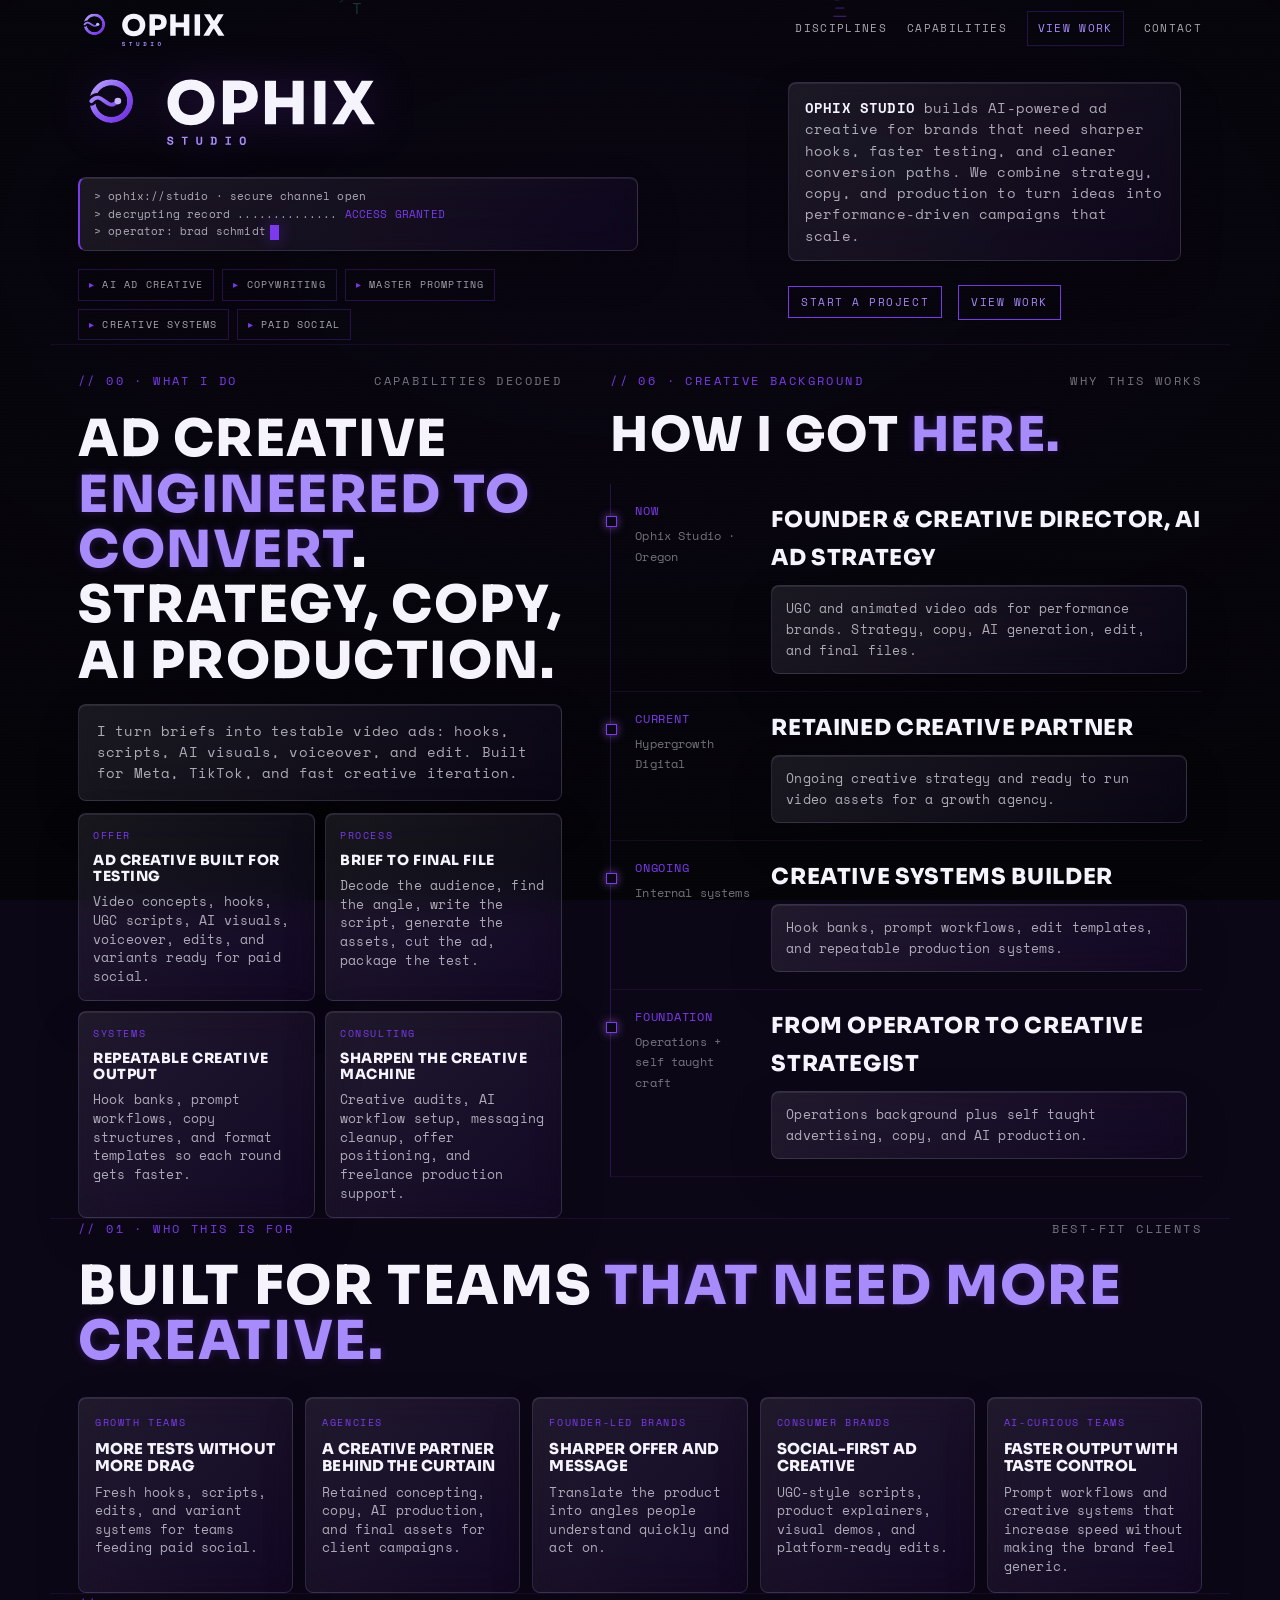
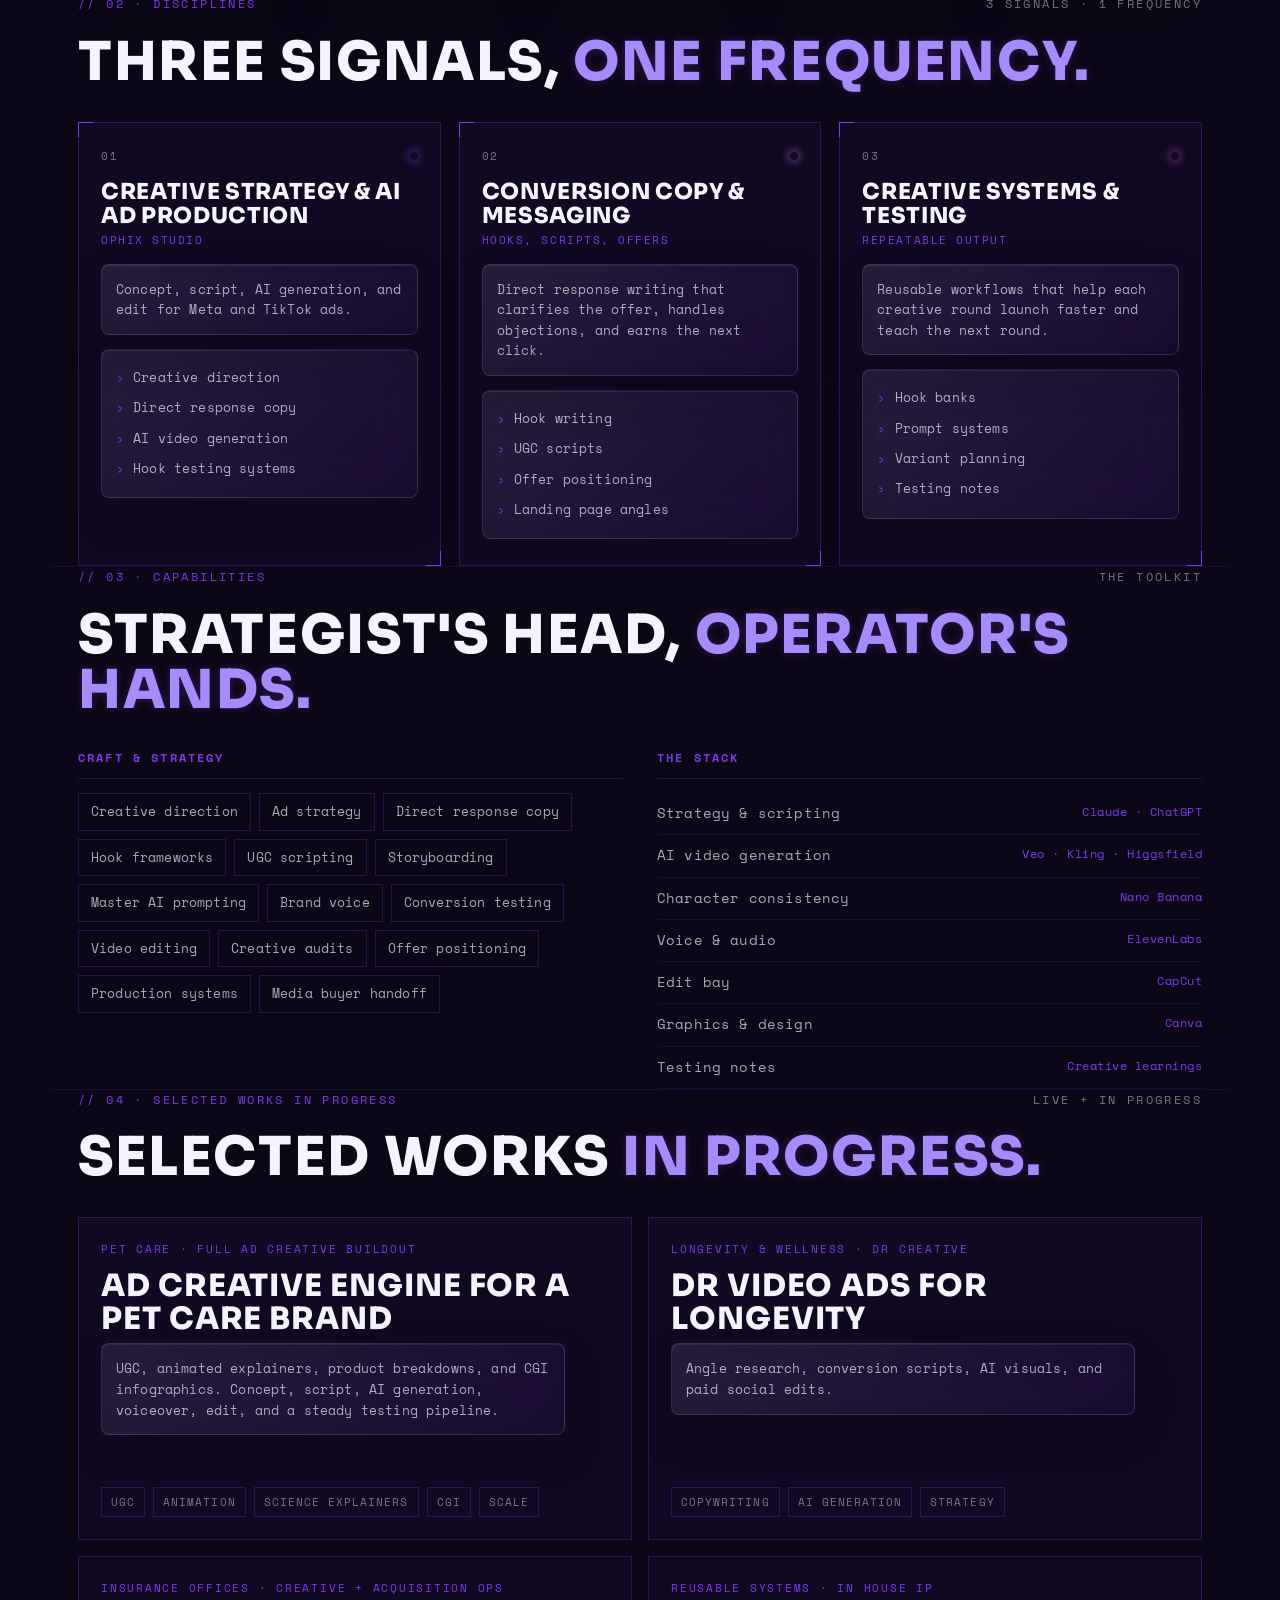
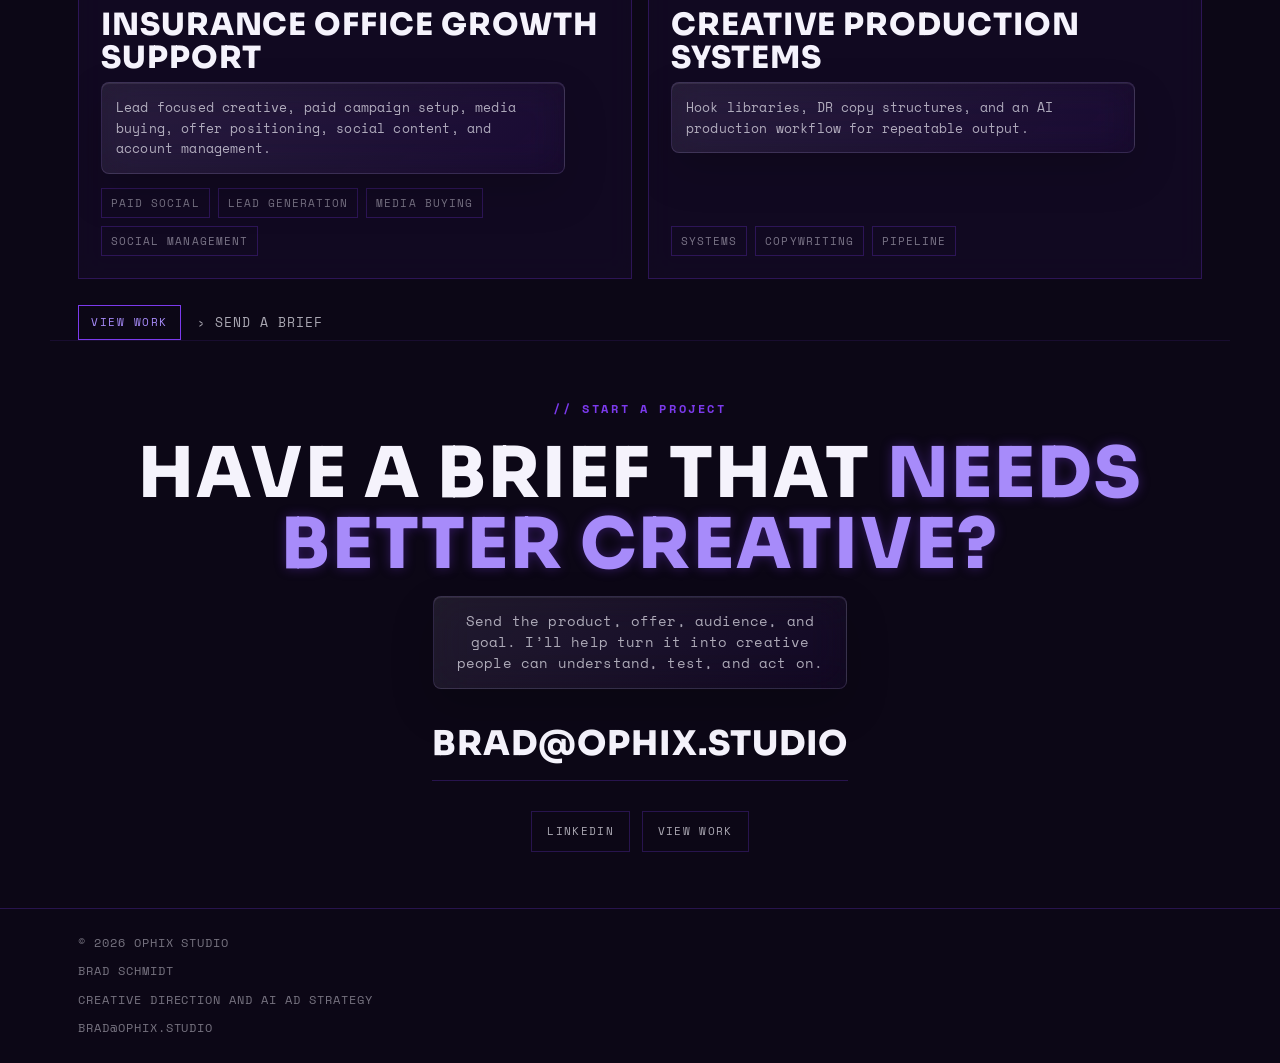
==== commit 7beeb3a4: "Add files via upload" ====
--- a/index.html
+++ b/index.html
@@ -8,17 +8,17 @@
 <meta name="robots" content="index, follow, max-image-preview:large" />
 <meta name="author" content="Ophix Studio" />
 <meta name="theme-color" content="#0C0716" />
-<link rel="canonical" href="https://ophix.studio" />
+<link rel="canonical" href="https://www.ophix.studio" />
 
 <meta property="og:title" content="Ophix Studio" />
 <meta property="og:description" content="AI-Powered Creative Strategy, UGC Ads &amp; Performance Marketing" />
-<meta property="og:image" content="https://ophix.studio/og-image.jpg" />
-<meta property="og:image:secure_url" content="https://ophix.studio/og-image.jpg" />
+<meta property="og:image" content="https://www.ophix.studio/og-image.jpg" />
+<meta property="og:image:secure_url" content="https://www.ophix.studio/og-image.jpg" />
 <meta property="og:image:type" content="image/jpeg" />
 <meta property="og:image:width" content="1200" />
 <meta property="og:image:height" content="630" />
 <meta property="og:image:alt" content="Ophix Studio - AI-Powered Creative Strategy, UGC Ads &amp; Performance Marketing" />
-<meta property="og:url" content="https://ophix.studio" />
+<meta property="og:url" content="https://www.ophix.studio" />
 <meta property="og:type" content="website" />
 <meta property="og:site_name" content="Ophix Studio" />
 <meta property="og:locale" content="en_US" />
@@ -26,11 +26,13 @@
 <meta name="twitter:card" content="summary_large_image" />
 <meta name="twitter:title" content="Ophix Studio" />
 <meta name="twitter:description" content="AI-Powered Creative Strategy, UGC Ads &amp; Performance Marketing" />
-<meta name="twitter:image" content="https://ophix.studio/og-image.jpg" />
+<meta name="twitter:image" content="https://www.ophix.studio/og-image.jpg" />
 <meta name="twitter:image:alt" content="Ophix Studio - AI-Powered Creative Strategy, UGC Ads &amp; Performance Marketing" />
 
-<link rel="icon" type="image/png" href="https://ophix.studio/favicon.png" />
-<link rel="apple-touch-icon" href="https://ophix.studio/favicon.png" />
+<link rel="icon" type="image/png" sizes="180x180" href="https://www.ophix.studio/favicon.png" />
+<link rel="icon" type="image/x-icon" href="https://www.ophix.studio/favicon.ico" />
+<link rel="shortcut icon" href="https://www.ophix.studio/favicon.ico" />
+<link rel="apple-touch-icon" sizes="180x180" href="https://www.ophix.studio/favicon.png" />
 
 <style>
   @font-face{font-family:"Sora";src:url("brand/fonts/Sora-800.ttf") format("truetype");font-weight:800;font-style:normal;font-display:swap}
